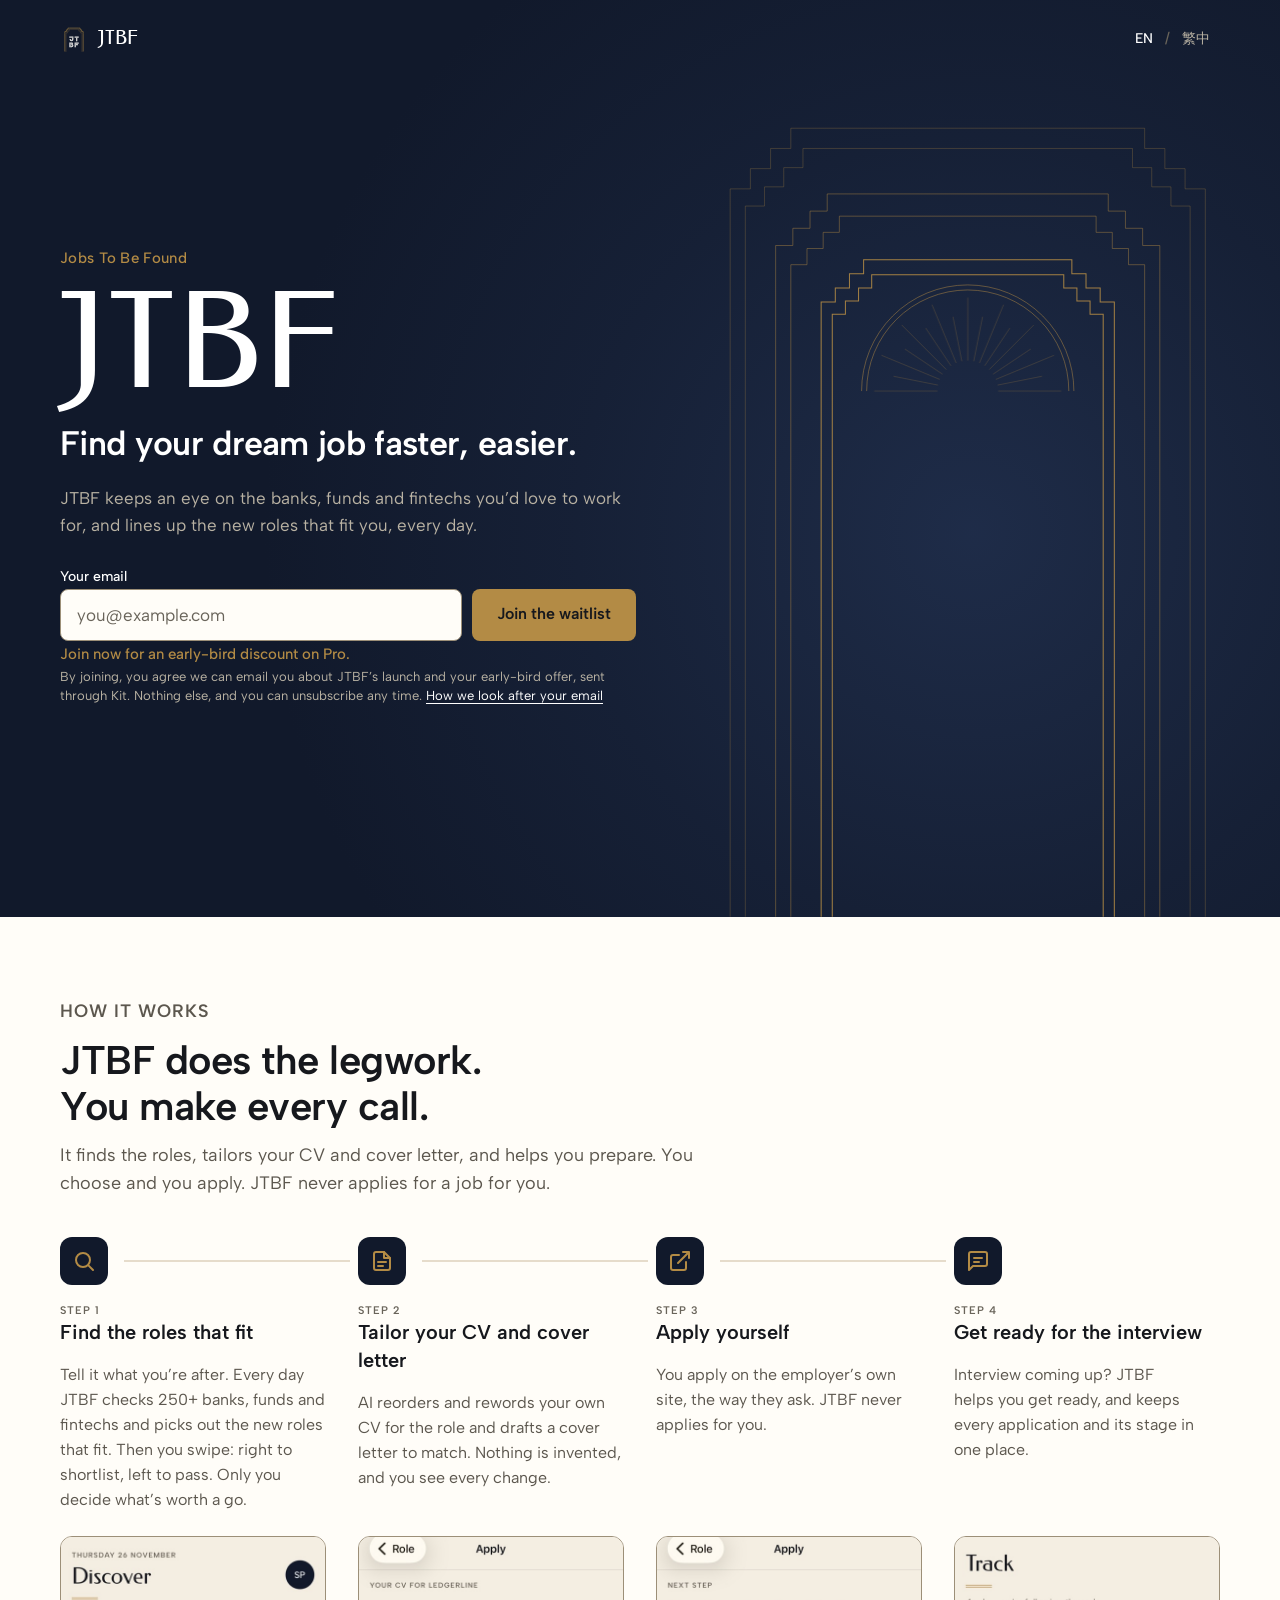
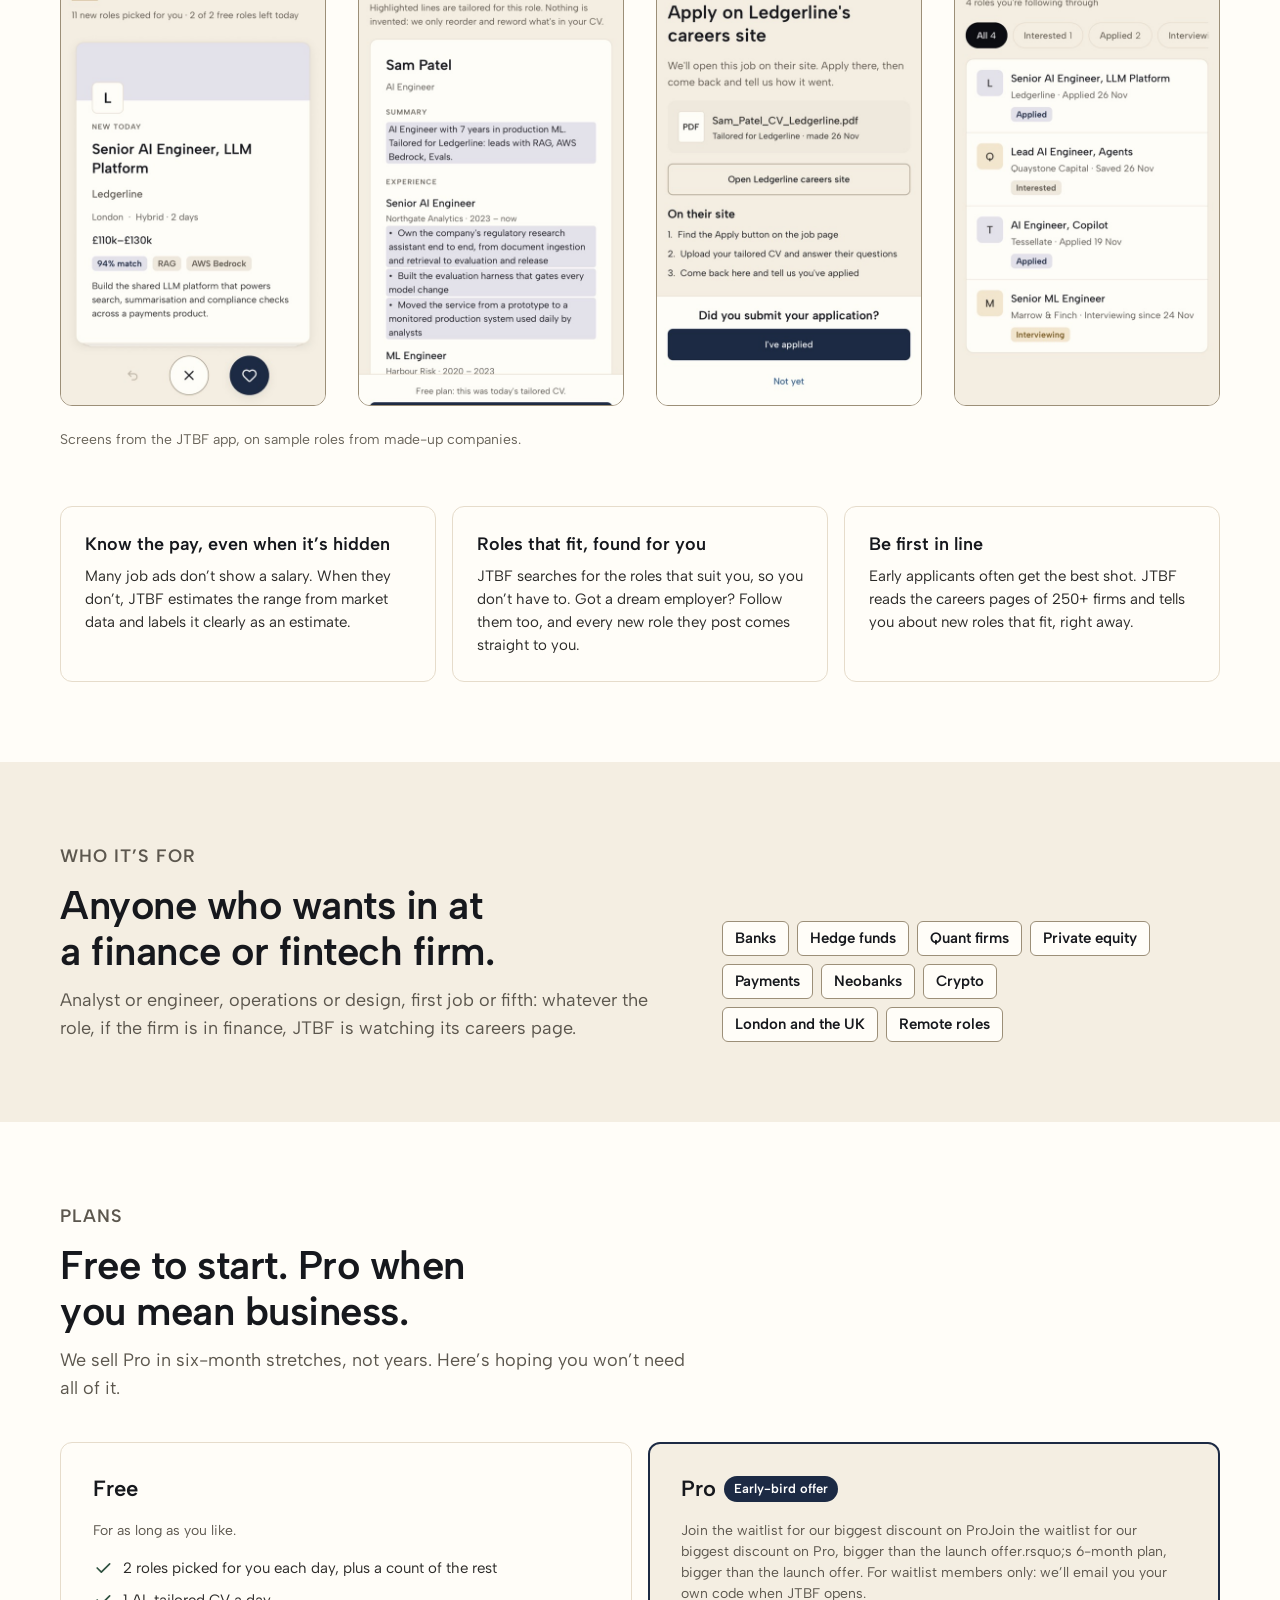
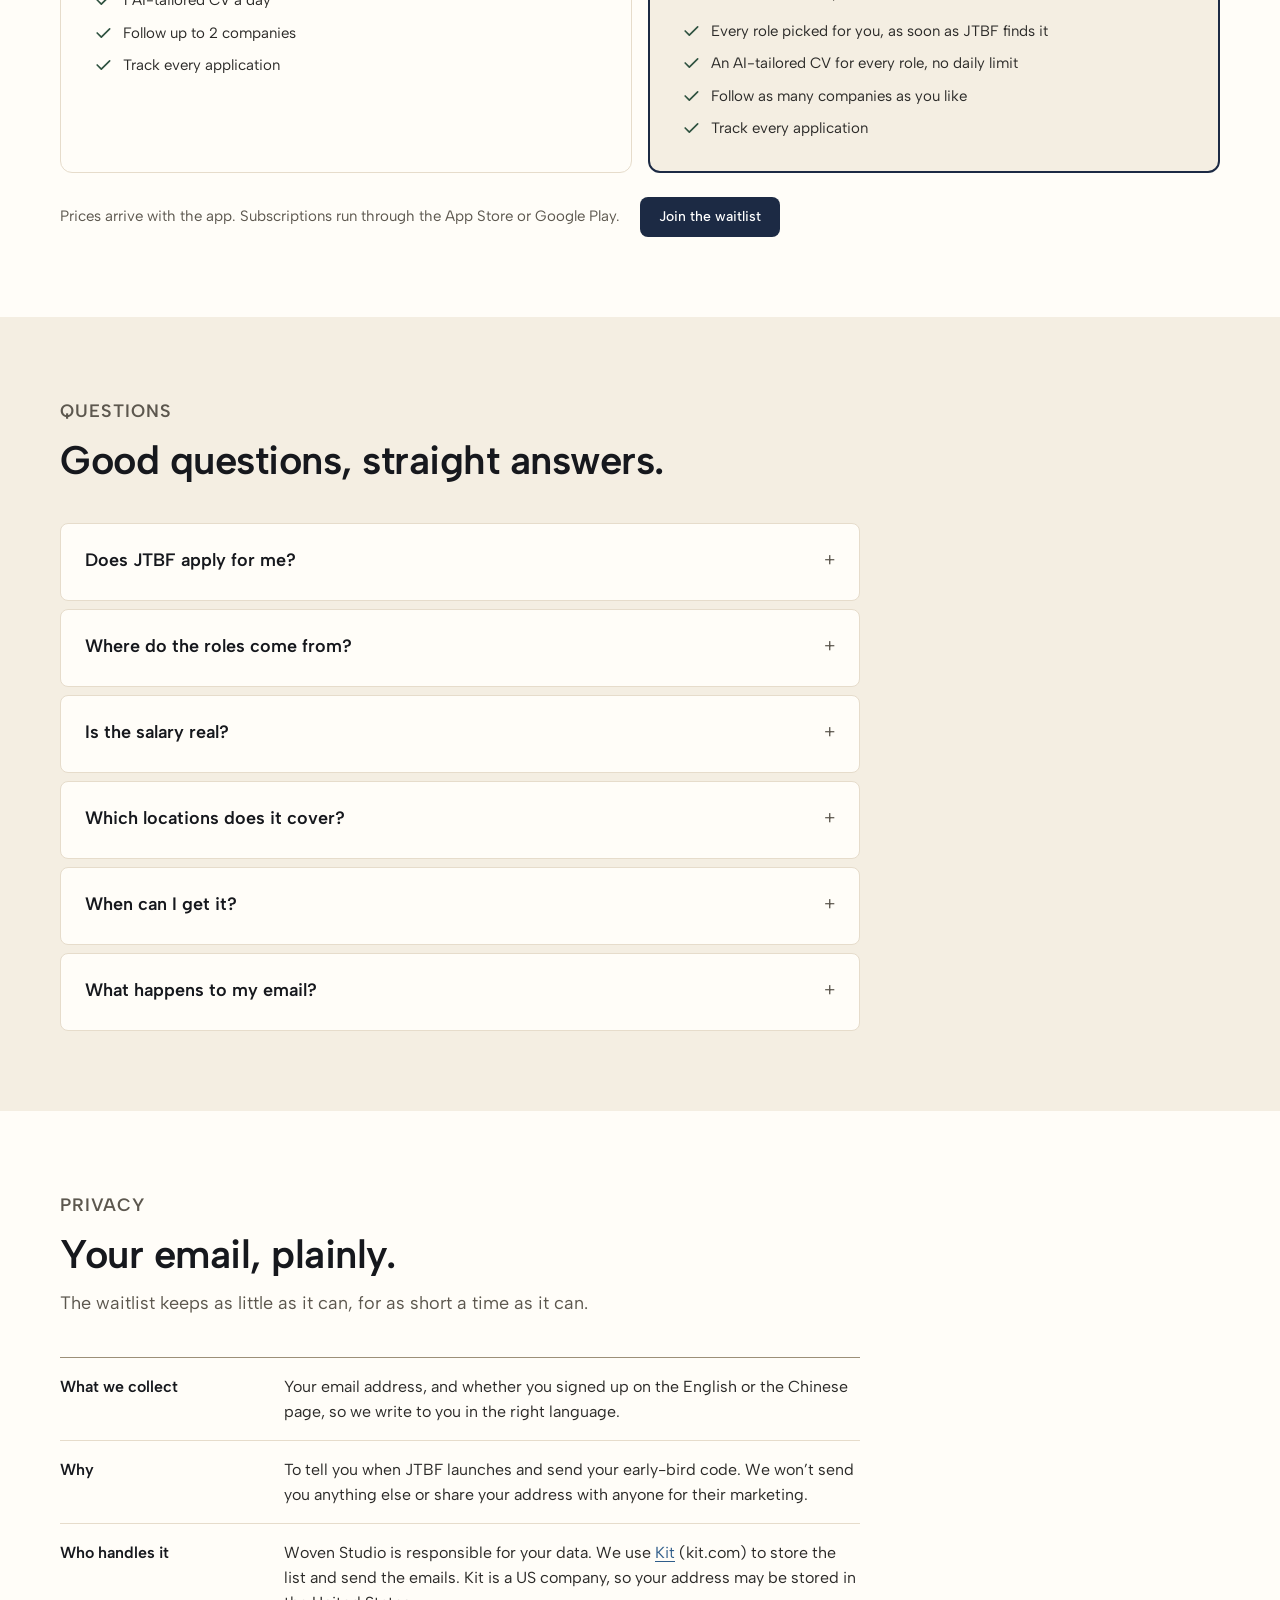
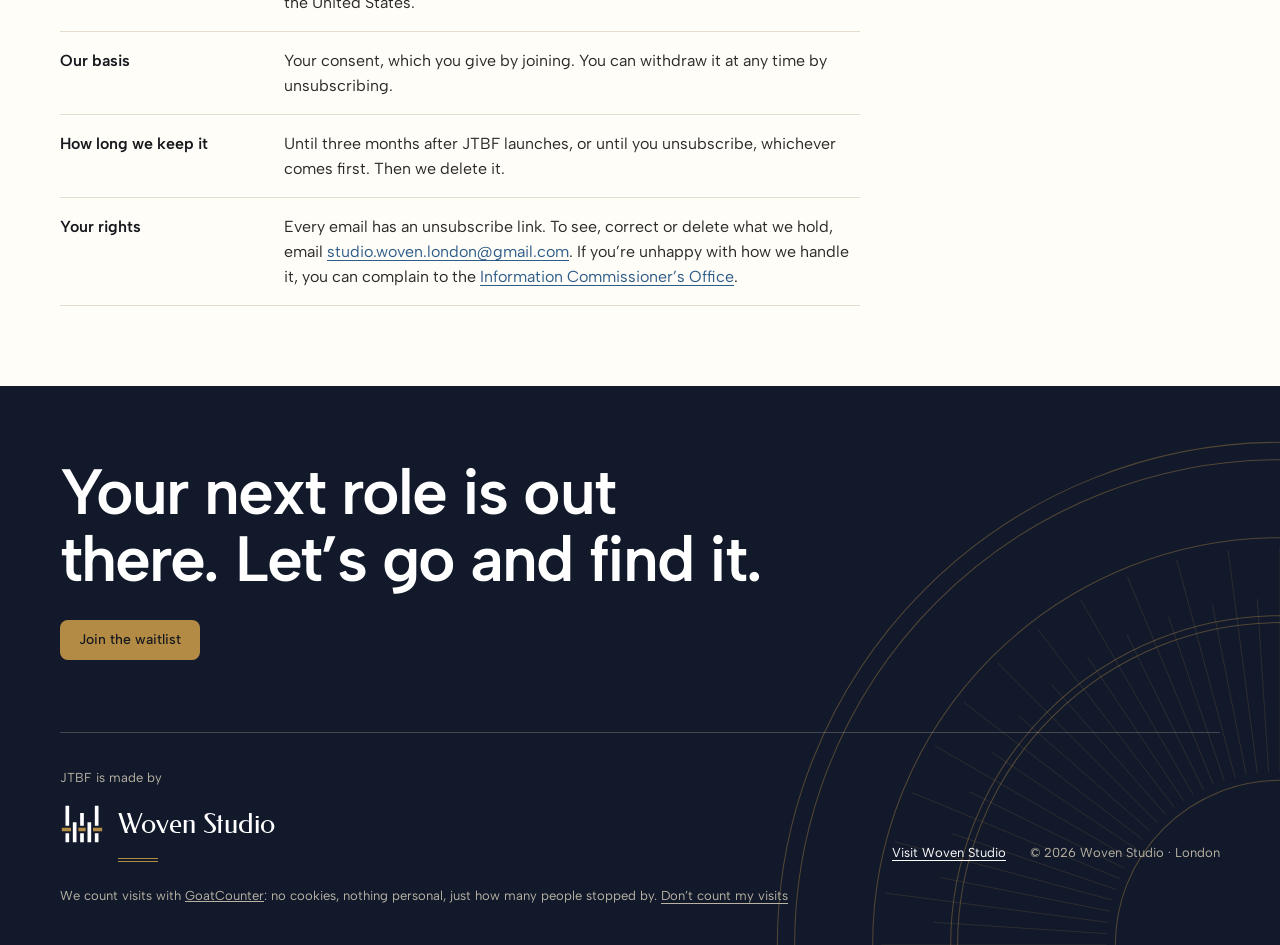
==== jtbf/index.html @ b8de1c39 "JTBF page: the remote tag just says Remote roles Co-Authored-By: Claude Opus 5.5 <noreply@anthropic." ====
<!doctype html>
<html lang="en-GB">
<head>
<meta charset="utf-8">
<meta name="viewport" content="width=device-width, initial-scale=1, viewport-fit=cover">
<title>JTBF: finance and fintech jobs, found for you</title>
<meta name="description" content="JTBF watches the careers pages of 250+ banks, funds and fintech firms and brings you the new roles that fit, every day. iPhone and Android, January 2027. Join the waitlist.">
<link rel="canonical" href="https://woven-studio-london.github.io/woven-site/jtbf/">
<link rel="alternate" hreflang="en-GB" href="https://woven-studio-london.github.io/woven-site/jtbf/">
<link rel="alternate" hreflang="zh-Hant" href="https://woven-studio-london.github.io/woven-site/jtbf/zh-hant/">
<link rel="alternate" hreflang="x-default" href="https://woven-studio-london.github.io/woven-site/jtbf/">
<meta property="og:type" content="website">
<meta property="og:site_name" content="Woven Studio">
<meta property="og:title" content="JTBF: Jobs To Be Found">
<meta property="og:description" content="New finance and fintech roles that fit you, every day. Coming to iPhone and Android in January 2027.">
<meta property="og:url" content="https://woven-studio-london.github.io/woven-site/jtbf/">
<meta property="og:image" content="https://woven-studio-london.github.io/woven-site/jtbf/og.png">
<meta property="og:image:width" content="1200">
<meta property="og:image:height" content="630">
<meta property="og:image:alt" content="The JTBF app icon, JT over BF in a brass Art Deco doorway, beside the words Jobs To Be Found.">
<meta property="og:locale" content="en_GB">
<meta property="og:locale:alternate" content="zh_HK">
<meta name="twitter:card" content="summary_large_image">
<link rel="icon" href="icon.svg" type="image/svg+xml">
<link rel="apple-touch-icon" href="apple-touch-icon.png">
<meta name="theme-color" content="#11192b">
<!-- Woven Studio design system: tokens and self-hosted fonts, the n- component classes, then this page's layout. -->
<link rel="preload" href="../ds/fonts/Federo-Regular.ttf" as="font" type="font/ttf" crossorigin>
<link rel="stylesheet" href="../ds/tokens.css">
<link rel="stylesheet" href="../ds/bundle.css">
<link rel="stylesheet" href="jtbf.css?v=eb2">
</head>
<body>
<a class="skip" href="#email">Skip to the waitlist</a>

<header class="band-navy hero n-on-navy">
  <div class="wrap">
    <nav class="nav" aria-label="JTBF">
      <a class="nav-brand" href="./" aria-label="JTBF, top of page"><img class="nav-icon" src="icon.svg" alt="" width="28" height="28"><span class="n-display" lang="en">JTBF</span></a>
      <div class="lang" role="group" aria-label="Language"><span aria-current="page" lang="en-GB">EN</span><span class="sep" aria-hidden="true">/</span><a href="zh-hant/" hreflang="zh-Hant" lang="zh-Hant" aria-label="繁體中文">繁中</a></div>
    </nav>

    <div class="hero-grid">
      <div class="hero-copy">
        <div class="title-row">
          <h1 class="app-name n-display" lang="en"><small>Jobs To Be Found</small>JTBF</h1>
        </div>
        <p class="promise">Find your dream job faster, easier.</p>
        <p class="lede">JTBF keeps an eye on the banks, funds and fintechs you&rsquo;d love to work for, and lines up the new roles that fit you, every day.</p>
        <!-- Waitlist: the Kit form "JTBF waitlist" (ID 10246510; kit.com). The ID is in the action below; get it from Kit
             (Kit > Grow > Landing pages & forms > the form > Embed > HTML: the number in the form's action).
             The hidden fields[language] input fills the Kit custom field "language" (create it in Kit first).
             Works without JavaScript; waitlist.js submits it in place and shows the thank-you. -->
        <form class="waitlist" id="waitlist" action="https://app.kit.com/forms/10246510/subscriptions" method="post"
          data-msg-button="Join the waitlist" data-msg-sending="Joining…"
          data-msg-invalid="That email doesn&rsquo;t look quite right. Mind checking it?" data-msg-error-title="That didn&rsquo;t go through." data-msg-error=" Something went wrong on our side. Please try again in a minute."
          data-msg-not-ready=" The waitlist isn&rsquo;t open just yet. Please try again soon." data-msg-done-title="You&rsquo;re on the list." data-msg-done-body="One last thing: check your inbox and tap the link to confirm. Then we&rsquo;ll tell you the moment JTBF is out.">
          <div class="wl-fields">
            <input type="hidden" name="fields[language]" value="en">
            <label for="email">Your email</label>
            <div class="wl-row">
              <input class="n-input" id="email" type="email" name="email_address" autocomplete="email" inputmode="email" required placeholder="you@example.com" aria-describedby="wl-privacy">
              <button class="n-btn n-btn-brass" type="submit">Join the waitlist</button>
            </div>
            <p class="wl-perk">Join now for an early-bird discount on Pro.</p>
            <p class="wl-privacy" id="wl-privacy">By joining, you agree we can email you about JTBF&rsquo;s launch and your early-bird offer, sent through Kit. Nothing else, and you can unsubscribe any time. <a href="#privacy">How we look after your email</a></p>
          </div>
          <div class="wl-status" role="status" aria-live="polite"></div>
        </form>
      </div>

      <div class="motif-wrap">
        <svg class="motif" viewBox="0 0 1000 1600" role="img" aria-label="Brass Art Deco doorways, one inside another, with a sunburst above the innermost">
<path class="door d5" pathLength="1" d="M30 1600V160H70V120H110V80H150V40H850V80H890V120H930V160H970V1600"/>
<path class="door d4" pathLength="1" d="M60 1600V194H98V156H136V118H174V80H826V118H864V156H902V194H940V1600"/>
<path class="door d3" pathLength="1" d="M120 1600V272H154V238H188V204H222V170H778V204H812V238H846V272H880V1600"/>
<path class="door d2" pathLength="1" d="M150 1600V310H182V278H214V246H246V214H754V246H786V278H818V310H850V1600"/>
<path class="door d1" pathLength="1" d="M210 1600V384H238V356H266V328H294V300H706V328H734V356H762V384H790V1600"/>
<path class="door d0" pathLength="1" d="M232 1600V408H258V382H284V356H310V330H690V356H716V382H742V408H768V1600"/>
<g class="glints" aria-hidden="true"><path class="glint d5" pathLength="1" d="M30 1600L30 160L70 160L70 120L110 120L110 80L150 80L150 40L500 40"/><path class="glint d5" pathLength="1" d="M970 1600L970 160L930 160L930 120L890 120L890 80L850 80L850 40L500 40"/><path class="glint d4" pathLength="1" d="M60 1600L60 194L98 194L98 156L136 156L136 118L174 118L174 80L500 80"/><path class="glint d4" pathLength="1" d="M940 1600L940 194L902 194L902 156L864 156L864 118L826 118L826 80L500 80"/><path class="glint d3" pathLength="1" d="M120 1600L120 272L154 272L154 238L188 238L188 204L222 204L222 170L500 170"/><path class="glint d3" pathLength="1" d="M880 1600L880 272L846 272L846 238L812 238L812 204L778 204L778 170L500 170"/><path class="glint d2" pathLength="1" d="M150 1600L150 310L182 310L182 278L214 278L214 246L246 246L246 214L500 214"/><path class="glint d2" pathLength="1" d="M850 1600L850 310L818 310L818 278L786 278L786 246L754 246L754 214L500 214"/><path class="glint d1" pathLength="1" d="M210 1600L210 384L238 384L238 356L266 356L266 328L294 328L294 300L500 300"/><path class="glint d1" pathLength="1" d="M790 1600L790 384L762 384L762 356L734 356L734 328L706 328L706 300L500 300"/><path class="glint d0" pathLength="1" d="M232 1600L232 408L258 408L258 382L284 382L284 356L310 356L310 330L500 330"/><path class="glint d0" pathLength="1" d="M768 1600L768 408L742 408L742 382L716 382L716 356L690 356L690 330L500 330"/></g>
<g class="rays"><path d="M440.0 560.0L315.0 560.0"/><path d="M441.2 548.3L352.9 530.7"/><path d="M444.6 537.0L329.1 489.2"/><path d="M450.1 526.7L375.3 476.7"/><path d="M457.6 517.6L369.2 429.2"/><path d="M466.7 510.1L416.7 435.3"/><path d="M477.0 504.6L429.2 389.1"/><path d="M488.3 501.2L470.7 412.9"/><path d="M500.0 500.0L500.0 375.0"/><path d="M511.7 501.2L529.3 412.9"/><path d="M523.0 504.6L570.8 389.1"/><path d="M533.3 510.1L583.3 435.3"/><path d="M542.4 517.6L630.8 429.2"/><path d="M549.9 526.7L624.7 476.7"/><path d="M555.4 537.0L670.9 489.2"/><path d="M558.8 548.3L647.1 530.7"/><path d="M560.0 560.0L685.0 560.0"/></g>
<path class="arc" pathLength="1" d="M300 560A200 200 0 0 1 700 560"/>
<path class="arc" pathLength="1" d="M290 560A210 210 0 0 1 710 560"/>
        </svg>
      </div>
    </div>
  </div>
</header>

<main>
  <section class="section" id="how" aria-labelledby="how-title">
    <div class="wrap">
      <div class="section-head">
        <p class="eyebrow">How it works</p>
        <h2 id="how-title">JTBF does the legwork. You make every call.</h2>
        <p>It finds the roles, tailors your CV and cover letter, and helps you prepare. You choose and you apply. JTBF never applies for a job for you.</p>
      </div>
      <ol class="steps">
        <li class="step"><span class="step-ico" aria-hidden="true"><svg viewBox="0 0 24 24"><circle cx="11" cy="11" r="7"/><path d="M21 21l-4.35-4.35"/></svg></span><h3><span>Step 1</span>Find the roles that fit</h3><p>Tell it what you&rsquo;re after. Every day JTBF checks 250+ banks, funds and fintechs and picks out the new roles that fit. Then you swipe: right to shortlist, left to pass. Only you decide what&rsquo;s worth a go.</p><figure class="shot"><img src="shots/step-1.jpg" alt="The Discover feed: new roles picked for you, with a Senior AI Engineer role in London, £110k–£130k, 94% match, and buttons to pass or shortlist" width="540" height="958" loading="lazy" decoding="async"></figure></li>
        <li class="step"><span class="step-ico" aria-hidden="true"><svg viewBox="0 0 24 24"><path d="M14 3H6a2 2 0 0 0-2 2v14a2 2 0 0 0 2 2h12a2 2 0 0 0 2-2V9z"/><path d="M14 3v6h6M8 13h8M8 17h5"/></svg></span><h3><span>Step 2</span>Tailor your CV and cover letter</h3><p>AI reorders and rewords your own CV for the role and drafts a cover letter to match. Nothing is invented, and you see every change.</p><figure class="shot"><img src="shots/step-2.jpg" alt="A CV tailored for one role, with the reworded lines highlighted" width="540" height="958" loading="lazy" decoding="async"></figure></li>
        <li class="step"><span class="step-ico" aria-hidden="true"><svg viewBox="0 0 24 24"><path d="M15 3h6v6M10 14L21 3M18 13v6a2 2 0 0 1-2 2H5a2 2 0 0 1-2-2V8a2 2 0 0 1 2-2h6"/></svg></span><h3><span>Step 3</span>Apply yourself</h3><p>You apply on the employer&rsquo;s own site, the way they ask. JTBF never applies for you.</p><figure class="shot"><img src="shots/step-3.jpg" alt="The next step: apply on the employer’s careers site with your tailored CV, then tell JTBF you’ve applied" width="540" height="958" loading="lazy" decoding="async"></figure></li>
        <li class="step"><span class="step-ico" aria-hidden="true"><svg viewBox="0 0 24 24"><path d="M21 15a2 2 0 0 1-2 2H7l-4 4V5a2 2 0 0 1 2-2h14a2 2 0 0 1 2 2z"/><path d="M8 9h8M8 13h5"/></svg></span><h3><span>Step 4</span>Get ready for the interview</h3><p>Interview coming up? JTBF helps you get ready, and keeps every application and its stage in one place.</p><figure class="shot"><img src="shots/step-4.jpg" alt="The Track tab: four roles, one shortlisted, two applied for and one at interview" width="540" height="958" loading="lazy" decoding="async"></figure></li>
      </ol>
      <p class="shots-note">Screens from the JTBF app, on sample roles from made-up companies.</p>
      <div class="facts">
        <div class="n-card"><h3>Know the pay, even when it&rsquo;s hidden</h3><p>Many job ads don&rsquo;t show a salary. When they don&rsquo;t, JTBF estimates the range from market data and labels it clearly as an estimate.</p></div>
        <div class="n-card"><h3>Roles that fit, found for you</h3><p>JTBF searches for the roles that suit you, so you don&rsquo;t have to. Got a dream employer? Follow them too, and every new role they post comes straight to you.</p></div>
        <div class="n-card"><h3>Be first in line</h3><p>Early applicants often get the best shot. JTBF reads the careers pages of 250+ firms and tells you about new roles that fit, right away.</p></div>
      </div>
    </div>
  </section>

  <section class="section band-parchment" id="who" aria-labelledby="who-title">
    <div class="wrap who">
      <div class="section-head">
        <p class="eyebrow">Who it&rsquo;s for</p>
        <h2 id="who-title">Anyone who wants in at a finance or fintech firm.</h2>
        <p>Analyst or engineer, operations or design, first job or fifth: whatever the role, if the firm is in finance, JTBF is watching its careers page.</p>
      </div>
      <div>
        <ul class="firms" aria-label="The kinds of firms JTBF watches">
          <li class="n-tag">Banks</li>
          <li class="n-tag">Hedge funds</li>
          <li class="n-tag">Quant firms</li>
          <li class="n-tag">Private equity</li>
          <li class="n-tag">Payments</li>
          <li class="n-tag">Neobanks</li>
          <li class="n-tag">Crypto</li>
        </ul>
        <ul class="firms where" aria-label="Where the roles are">
          <li class="n-tag n-tag-mist">London and the UK</li>
          <li class="n-tag n-tag-mist">Remote roles</li>
        </ul>
      </div>
    </div>
  </section>

  <section class="section" id="pricing" aria-labelledby="pricing-title">
    <div class="wrap">
      <div class="section-head">
        <p class="eyebrow">Plans</p>
        <h2 id="pricing-title">Free to start. Pro when you mean business.</h2>
        <p>We sell Pro in six-month stretches, not years. Here&rsquo;s hoping you won&rsquo;t need all of it.</p>
      </div>
      <div class="plans">
        <div class="n-price-card">
          <h3>Free</h3>
          <p class="price-note">For as long as you like.</p>
          <ul>
            <li><svg viewBox="0 0 24 24" aria-hidden="true"><path d="M5 12l5 5L20 7"/></svg><span>2 roles picked for you each day, plus a count of the rest</span></li>
            <li><svg viewBox="0 0 24 24" aria-hidden="true"><path d="M5 12l5 5L20 7"/></svg><span>1 AI-tailored CV a day</span></li>
            <li><svg viewBox="0 0 24 24" aria-hidden="true"><path d="M5 12l5 5L20 7"/></svg><span>Follow up to 2 companies</span></li>
            <li><svg viewBox="0 0 24 24" aria-hidden="true"><path d="M5 12l5 5L20 7"/></svg><span>Track every application</span></li>
          </ul>
        </div>
        <div class="n-price-card is-featured">
          <h3>Pro <span class="n-badge n-badge-midnight">Early-bird offer</span></h3>
          <p class="price-note">Join the waitlist for our biggest discount on ProJoin the waitlist for our biggest discount on Pro, bigger than the launch offer.rsquo;s 6-month plan, bigger than the launch offer. For waitlist members only: we&rsquo;ll email you your own code when JTBF opens.</p>
          <ul>
            <li><svg viewBox="0 0 24 24" aria-hidden="true"><path d="M5 12l5 5L20 7"/></svg><span>Every role picked for you, as soon as JTBF finds it</span></li>
            <li><svg viewBox="0 0 24 24" aria-hidden="true"><path d="M5 12l5 5L20 7"/></svg><span>An AI-tailored CV for every role, no daily limit</span></li>
            <li><svg viewBox="0 0 24 24" aria-hidden="true"><path d="M5 12l5 5L20 7"/></svg><span>Follow as many companies as you like</span></li>
            <li><svg viewBox="0 0 24 24" aria-hidden="true"><path d="M5 12l5 5L20 7"/></svg><span>Track every application</span></li>
          </ul>
        </div>
      </div>
      <p class="plans-foot"><span>Prices arrive with the app. Subscriptions run through the App Store or Google Play.</span><a class="n-btn n-btn-primary" href="#email">Join the waitlist</a></p>
    </div>
  </section>

  <section class="section band-parchment" id="faq" aria-labelledby="faq-title">
    <div class="wrap">
      <div class="section-head">
        <p class="eyebrow">Questions</p>
        <h2 id="faq-title">Good questions, straight answers.</h2>
      </div>
      <div class="n-faq">
        <details><summary>Does JTBF apply for me?</summary><p>No, and that&rsquo;s on purpose. JTBF tailors your CV and cover letter to the role, then sends you to the employer&rsquo;s own page to apply the way they ask. Every application stays yours.</p></details>
        <details><summary>Where do the roles come from?</summary><p>Straight from the careers pages of 250+ banks, hedge funds, quant firms, private equity firms, payments companies, neobanks and crypto firms. JTBF checks them for you and brings you what&rsquo;s new every day.</p></details>
        <details><summary>Is the salary real?</summary><p>Where a firm posts a range, you see it. Where it doesn&rsquo;t, we show an estimated range and label it as an estimate, so you always know which is which.</p></details>
        <details><summary>Which locations does it cover?</summary><p>London and the UK first, plus roles in the US and remote roles.</p></details>
        <details><summary>When can I get it?</summary><p>In January 2027, on the App Store and Google Play. Join the waitlist and we&rsquo;ll email you when it&rsquo;s out.</p></details>
        <details><summary>What happens to my email?</summary><p>We use it to tell you when JTBF launches and to send your early-bird code, and nothing else. <a href="#privacy">Here&rsquo;s the detail.</a></p></details>
      </div>
    </div>
  </section>

  <section class="section privacy-band" id="privacy" aria-labelledby="privacy-title">
    <div class="wrap privacy">
      <div class="section-head">
        <p class="eyebrow">Privacy</p>
        <h2 id="privacy-title">Your email, plainly.</h2>
        <p>The waitlist keeps as little as it can, for as short a time as it can.</p>
      </div>
      <dl>
        <div><dt>What we collect</dt><dd>Your email address, and whether you signed up on the English or the Chinese page, so we write to you in the right language.</dd></div>
        <div><dt>Why</dt><dd>To tell you when JTBF launches and send your early-bird code. We won&rsquo;t send you anything else or share your address with anyone for their marketing.</dd></div>
        <div><dt>Who handles it</dt><dd>Woven Studio is responsible for your data. We use <a href="https://kit.com/privacy" target="_blank" rel="noopener noreferrer">Kit</a> (kit.com) to store the list and send the emails. Kit is a US company, so your address may be stored in the United States.</dd></div>
        <div><dt>Our basis</dt><dd>Your consent, which you give by joining. You can withdraw it at any time by unsubscribing.</dd></div>
        <div><dt>How long we keep it</dt><dd>Until three months after JTBF launches, or until you unsubscribe, whichever comes first. Then we delete it.</dd></div>
        <div><dt>Your rights</dt><dd>Every email has an unsubscribe link. To see, correct or delete what we hold, email <a href="mailto:studio.woven.london@gmail.com">studio.woven.london@gmail.com</a>. If you&rsquo;re unhappy with how we handle it, you can complain to the <a href="https://ico.org.uk/make-a-complaint/" target="_blank" rel="noopener noreferrer">Information Commissioner&rsquo;s Office</a>.</dd></div>
      </dl>
    </div>
  </section>
</main>

<footer class="band-navy foot n-on-navy">
  <svg class="foot-fan" viewBox="0 0 600 600" aria-hidden="true" focusable="false">
<path class="arc" d="M20 600A580 580 0 0 1 600 20"/>
<path class="arc" d="M40 600A560 560 0 0 1 600 40"/>
<path class="arc" d="M130 600A470 470 0 0 1 600 130"/>
<path class="arc" d="M220 600A380 380 0 0 1 600 220"/>
<path class="arc" d="M228 600A372 372 0 0 1 600 228"/>
<path class="arc" d="M410 600A190 190 0 0 1 600 410"/>
<path class="ray" d="M400.0 600.0L140.0 600.0"/>
<path class="ray" d="M400.4 586.9L200.9 573.8"/>
<path class="ray" d="M401.7 573.9L143.9 540.0"/>
<path class="ray" d="M403.8 561.0L207.7 522.0"/>
<path class="ray" d="M406.8 548.2L155.7 480.9"/>
<path class="ray" d="M410.6 535.7L221.2 471.4"/>
<path class="ray" d="M415.2 523.5L175.0 424.0"/>
<path class="ray" d="M420.6 511.5L241.3 423.1"/>
<path class="ray" d="M426.8 500.0L201.6 370.0"/>
<path class="ray" d="M433.7 488.9L267.4 377.8"/>
<path class="ray" d="M441.3 478.2L235.1 320.0"/>
<path class="ray" d="M449.6 468.1L299.3 336.3"/>
<path class="ray" d="M458.6 458.6L274.7 274.7"/>
<path class="ray" d="M468.1 449.6L336.3 299.3"/>
<path class="ray" d="M478.2 441.3L320.0 235.1"/>
<path class="ray" d="M488.9 433.7L377.8 267.4"/>
<path class="ray" d="M500.0 426.8L370.0 201.6"/>
<path class="ray" d="M511.5 420.6L423.1 241.3"/>
<path class="ray" d="M523.5 415.2L424.0 175.0"/>
<path class="ray" d="M535.7 410.6L471.4 221.2"/>
<path class="ray" d="M548.2 406.8L480.9 155.7"/>
<path class="ray" d="M561.0 403.8L522.0 207.7"/>
<path class="ray" d="M573.9 401.7L540.0 143.9"/>
<path class="ray" d="M586.9 400.4L573.8 200.9"/>
<path class="ray" d="M600.0 400.0L600.0 140.0"/>
  </svg>
  <div class="wrap">
    <h2>Your next role is out there. Let&rsquo;s go and find it.</h2>
    <a class="n-btn n-btn-brass again" href="#email">Join the waitlist</a>
    <div class="signoff">
      <a class="lockup" href="../">
        <small>JTBF is made by</small>
        <span class="lockup-row"><svg class="n-mark" viewBox="0 0 48 48" aria-hidden="true"><path class="n-mark-warp" d="M8 4V26M8 34V44M16 22V44M24 12V26M24 34V44M32 22V44M40 4V26M40 34V44"/><path class="n-mark-weft" d="M2 30H12M20 30H28M36 30H46"/></svg><span class="name n-display" lang="en">Woven Studio</span></span>
        <span class="n-deco-rule" aria-hidden="true"></span>
      </a>
      <div class="signoff-meta"><a href="../">Visit Woven Studio</a><span>&copy; 2026 Woven Studio &middot; London</span></div>
      <p class="privacy-note">We count visits with <a href="https://www.goatcounter.com/" target="_blank" rel="noopener noreferrer">GoatCounter</a>: no cookies, nothing personal, just how many people stopped by. <button type="button" id="gc-toggle" data-off="Don&rsquo;t count my visits" data-on="Count my visits again">Don&rsquo;t count my visits</button></p>
    </div>
  </div>
</footer>

<script src="waitlist.js?v=eb2"></script>
<script>window.goatcounter = { path: function () { return location.pathname || "/"; } };</script>
<script data-goatcounter="https://wovenstudio.goatcounter.com/count" async src="//gc.zgo.at/count.js"></script>
</body>
</html>
---- ds/tokens.css ----
/* Woven Studio design system tokens, generated from ds/tokens.json. Do not edit by hand. */

@font-face { font-family: "Albert Sans"; src: url("fonts/AlbertSans-Variable.ttf") format("truetype"); font-weight: 100 900; font-style: normal; font-display: swap; }
@font-face { font-family: "Federo"; src: url("fonts/Federo-Regular.ttf") format("truetype"); font-weight: 400; font-style: normal; font-display: swap; }

:root {
  --primary: #1c2a44;
  --primary-pressed: #131e33;
  --primary-deep: #0d1626;
  --on-primary: #ffffff;
  --brand-navy: #11192b;
  --brand-navy-deep: #0a101d;
  --brand-navy-mid: #1f2d4a;
  --brass: #b38b45;
  --brass-deep: #7a5c22;
  --on-brass: #16181d;
  --oxblood: #7c2f3a;
  --sage-deep: #2f5240;
  --link-blue: #2f5d8a;
  --link-blue-pressed: #23476b;
  --card-tint-champagne: #f3e6cf;
  --card-tint-blush: #f2dcd6;
  --card-tint-sage: #dde6dc;
  --card-tint-mist: #e3e1ea;
  --card-tint-powder: #dbe4ec;
  --card-tint-cream: #f6efdc;
  --card-tint-brass: #ead6a8;
  --card-tint-stone: #eee8dd;
  --canvas: #fffdf8;
  --surface: #f4eee2;
  --surface-soft: #f9f5ec;
  --hairline: #e6dccb;
  --hairline-soft: #eee6d8;
  --hairline-strong: #9c8f78;
  --ink-deep: #0b0d12;
  --ink: #16181d;
  --charcoal: #2b2a28;
  --slate: #5c574e;
  --steel: #69645a;
  --stone: #a39b8b;
  --muted: #bdb3a2;
  --on-dark: #ffffff;
  --on-dark-muted: #b9b2a3;
  --semantic-success: #2f6b4a;
  --semantic-warning: #8a5a12;
  --semantic-error: #a3262f;
  --font-sans: "Albert Sans", "Noto Sans TC", "PingFang TC", "Microsoft JhengHei", system-ui, sans-serif;
  --font-sans-sc: "Albert Sans", "Noto Sans SC", "PingFang SC", "Microsoft YaHei", system-ui, sans-serif;
  --font-display: Federo, "Noto Sans TC", "PingFang TC", "Microsoft JhengHei", sans-serif;
  --font-display-sc: Federo, "Noto Sans SC", "PingFang SC", "Microsoft YaHei", sans-serif;
  --space-xxs: 4px;
  --space-xs: 8px;
  --space-sm: 12px;
  --space-md: 16px;
  --space-lg: 20px;
  --space-xl: 24px;
  --space-xxl: 32px;
  --space-xxxl: 40px;
  --space-section-sm: 48px;
  --space-section: 64px;
  --space-section-lg: 96px;
  --space-hero: 120px;
  --radius-xs: 4px;
  --radius-sm: 6px;
  --radius-md: 8px;
  --radius-lg: 12px;
  --radius-xl: 16px;
  --radius-xxl: 20px;
  --radius-xxxl: 24px;
  --radius-full: 9999px;
  --elevation-1: 0px 1px 2px 0px rgba(15, 15, 15, 0.04);
  --elevation-2: 0px 4px 12px 0px rgba(15, 15, 15, 0.08);
  --elevation-3: 0px 24px 48px -8px rgba(15, 15, 15, 0.20);
  --elevation-4: 0px 16px 48px -8px rgba(15, 15, 15, 0.16);
  --bp-mobile-lg: 480px;
  --bp-tablet: 768px;
  --bp-desktop: 1024px;
  --bp-wide: 1280px;
}
---- ds/bundle.css ----
/* Vendored from the Woven Studio design system artifact (project/components/bundle.css, version 1795530811-8da3).
   Unchanged except: the Google Fonts @import is removed, because this site self-hosts Albert Sans and Federo from ds/fonts (ds/tokens.css). */

/* Woven Studio — component classes. Every value is a token from tokens.json (var(--…)); paddings the source states in px stay in px. */

body { margin: 0; font-family: var(--font-sans); background: var(--canvas); color: var(--ink); font-size: 16px; line-height: 1.55; -webkit-font-smoothing: antialiased; }
.n-row { display: flex; flex-wrap: wrap; gap: var(--space-sm); align-items: center; padding: var(--space-xl); }
.n-stack { display: flex; flex-direction: column; gap: var(--space-md); padding: var(--space-xl); }
.n-grid { display: grid; gap: var(--space-md); padding: var(--space-xl); }

/* Chinese — set lang on <html> (zh-Hant / zh-Hans) so each script gets its own glyph forms. */
:is([lang|="zh-Hans"], [lang|="zh-CN"], [lang|="zh-SG"]) { font-family: var(--font-sans-sc); }
:is(.display-lg, .heading-1, .heading-2, .n-cta-banner h2, .n-stat strong):lang(zh) { letter-spacing: 0; }

/* Display face (Federo) — sparingly: the marketing tagline, the app page title and the logo lockup, nothing else. One weight: never bold it. */
.n-display { font-family: var(--font-display); font-weight: 400; letter-spacing: 0; font-synthesis: none; }
:is([lang|="zh-Hans"], [lang|="zh-CN"], [lang|="zh-SG"]) .n-display, .n-display:is([lang|="zh-Hans"], [lang|="zh-CN"], [lang|="zh-SG"]) { font-family: var(--font-display-sc); }
.n-display:lang(zh) { font-weight: 400; letter-spacing: 0.06em; }
.n-page-title { margin: 0; padding: var(--space-xl) var(--space-md) var(--space-xs); font-size: 34px; line-height: 1.2; color: var(--ink); }
.n-page-title + .n-deco-rule { margin: var(--space-xs) var(--space-md) var(--space-sm); }
.n-page-eyebrow { display: block; padding: var(--space-xl) var(--space-md) 0; font-size: 11px; font-weight: 600; line-height: 1.4; letter-spacing: 1px; text-transform: uppercase; color: var(--steel); }
.n-page-eyebrow + .n-page-title { padding-top: var(--space-xxs); }
.n-page-sub { margin: 0; padding: 0 var(--space-md); font-size: 14px; line-height: 1.5; color: var(--slate); }

/* Focus — intentional addition: the source documents no focus style. */
:where(.n-btn, .n-input, .n-search, .n-pill-tab, .n-seg-tab, .n-faq summary, a):focus-visible { outline: 2px solid var(--primary); outline-offset: 2px; }
.n-on-navy :where(.n-btn, a):focus-visible { outline-color: var(--on-dark); }

/* Buttons — 8px rectangles, never pills */
.n-btn { display: inline-flex; align-items: center; justify-content: center; gap: var(--space-xs); font: inherit; font-size: 14px; font-weight: 500; line-height: 1.3; padding: 10px 18px; border-radius: var(--radius-md); border: 1px solid transparent; cursor: pointer; text-decoration: none; transition: background-color 150ms ease, border-color 150ms ease; }
.n-btn-primary { background: var(--primary); color: var(--on-primary); }
.n-btn-primary:active, .n-btn-primary.is-pressed { background: var(--primary-pressed); }
.n-btn-primary:disabled, .n-btn-primary.is-disabled { background: var(--hairline); color: var(--muted); cursor: not-allowed; }
.n-btn-secondary { background: transparent; color: var(--ink); border-color: var(--hairline-strong); }
.n-btn-on-dark { background: var(--on-dark); color: var(--ink); }
.n-btn-secondary-on-dark { background: transparent; color: var(--on-dark); border-color: var(--on-dark-muted); }
.n-btn-ghost { background: transparent; color: var(--ink); padding: 8px 12px; border-radius: var(--radius-sm); }
.n-btn-link { background: transparent; color: var(--link-blue); padding: 0; border: 0; font-size: 14px; font-weight: 500; line-height: 1.5; }
.n-btn-link:active { color: var(--link-blue-pressed); }
.n-btn-brass { background: var(--brass); color: var(--on-brass); }
.n-btn-brass:active { background: var(--brass-deep); color: var(--on-dark); }

/* Deco rule — the signature double brass line. Only under a display title (PageTitle, the hero tagline): one per screen. */
.n-deco-rule { display: block; box-sizing: content-box; width: 40px; height: 2px; border-top: 1px solid var(--brass); border-bottom: 1px solid var(--brass); }
.n-deco-rule.is-wide { width: 64px; }
.n-deco-rule.is-centered { margin-left: auto; margin-right: auto; }

/* Cards */
.n-card { background: var(--canvas); border: 1px solid var(--hairline); border-radius: var(--radius-lg); padding: var(--space-xl); color: var(--ink); }
.n-card-feature { padding: var(--space-xxl); }
.n-card-template { padding: var(--space-lg); }
.n-card-tint { border-color: transparent; padding: var(--space-xxl); color: var(--charcoal); }
.n-tint-champagne { background: var(--card-tint-champagne); }
.n-tint-blush { background: var(--card-tint-blush); }
.n-tint-sage { background: var(--card-tint-sage); }
.n-tint-powder { background: var(--card-tint-powder); }
.n-tint-mist { background: var(--card-tint-mist); }
.n-tint-cream { background: var(--card-tint-cream); }
.n-tint-brass { background: var(--card-tint-brass); }
.n-tint-stone { background: var(--card-tint-stone); }
.n-card h3, .n-card h4 { margin: 0 0 var(--space-xs); font-weight: 600; }
.n-card h3 { font-size: 22px; line-height: 1.3; }
.n-card p { margin: 0; font-size: 14px; line-height: 1.5; }
.n-card .n-meta { color: var(--slate); }

/* Badges & tags */
.n-badge { display: inline-flex; align-items: center; font-size: 13px; font-weight: 600; line-height: 1.4; padding: 4px 10px; border-radius: var(--radius-full); color: var(--on-primary); }
.n-badge-midnight { background: var(--primary); }
.n-badge-oxblood { background: var(--oxblood); }
.n-badge-brass { background: var(--brass); color: var(--on-brass); }
.n-tag { display: inline-flex; align-items: center; font-size: 13px; font-weight: 600; line-height: 1.4; padding: 2px 8px; border-radius: var(--radius-sm); }
.n-tag-mist { background: var(--card-tint-mist); color: var(--primary); }
.n-tag-brass { background: var(--card-tint-champagne); color: var(--brass-deep); }
.n-tag-sage { background: var(--card-tint-sage); color: var(--sage-deep); }

/* Inputs */
.n-field { display: flex; flex-direction: column; gap: var(--space-xxs); font-size: 14px; font-weight: 500; color: var(--ink); }
.n-input { box-sizing: border-box; height: 44px; font: inherit; font-size: 16px; font-weight: 400; line-height: 1.55; color: var(--ink); background: var(--canvas); border: 1px solid var(--hairline-strong); border-radius: var(--radius-md); padding: var(--space-sm) var(--space-md); }
.n-input::placeholder { color: var(--steel); }
.n-input:focus, .n-input.is-focused { outline: none; border: 2px solid var(--primary); padding: calc(var(--space-sm) - 1px) calc(var(--space-md) - 1px); }
.n-input.is-invalid { border-color: var(--semantic-error); }
.n-field-error { color: var(--semantic-error); font-size: 13px; font-weight: 400; }

/* CodeInput and PasscodeInput — digit cells over one hidden input (since 2026-11-23). Never a free-text field for a code.
   The input lies over the cells at opacity 0.02 with transparent text, so taps, typing, paste and one-time-code autofill reach it. */
.n-code { display: inline-flex; flex-direction: column; gap: var(--space-xs); }
.n-code-cells { position: relative; display: flex; gap: var(--space-xs); }
.n-code-cell { box-sizing: border-box; width: 48px; height: 56px; display: flex; align-items: center; justify-content: center; background: var(--canvas); border: 1px solid var(--hairline-strong); border-radius: var(--radius-md); font-size: 22px; line-height: 1.3; font-weight: 600; color: var(--ink); }
.n-code-cell.is-active { border: 2px solid var(--primary); }
.n-code-caret { width: 2px; height: 24px; background: var(--primary); }
.n-code-dot { width: 12px; height: 12px; border-radius: 50%; background: var(--ink); }
.n-code.is-invalid .n-code-cell { border: 1px solid var(--semantic-error); }
.n-code.is-disabled .n-code-cell { background: var(--hairline); color: var(--muted); }
.n-code.is-disabled .n-code-dot { background: var(--muted); }
.n-code-input { position: absolute; inset: 0; width: 100%; height: 100%; margin: 0; padding: 0; border: 0; background: transparent; color: transparent; caret-color: transparent; opacity: 0.02; font-size: 16px; }
@keyframes n-code-shake { 0%, 100% { transform: translateX(0); } 20% { transform: translateX(8px); } 40% { transform: translateX(-8px); } 60% { transform: translateX(6px); } 80% { transform: translateX(-6px); } }
.n-code.is-shaking .n-code-cells { animation: n-code-shake 250ms ease-in-out; }
@media (prefers-reduced-motion: reduce) { .n-code.is-shaking .n-code-cells { animation: none; } }
.n-search { box-sizing: border-box; display: flex; align-items: center; gap: var(--space-xs); height: 44px; background: var(--surface); border: 1px solid var(--hairline); border-radius: var(--radius-md); padding: var(--space-sm) var(--space-md); color: var(--steel); font-size: 16px; }
.n-search input { flex: 1; border: 0; background: transparent; font: inherit; color: var(--ink); outline: none; }
.n-search input::placeholder { color: var(--steel); }
.n-search:focus-within { border-color: var(--primary); }

/* Tabs */
.n-pill-tabs { display: flex; gap: var(--space-xs); flex-wrap: wrap; }
.n-pill-tab { font: inherit; font-size: 14px; font-weight: 500; line-height: 1.5; padding: var(--space-xs) var(--space-md); border-radius: var(--radius-full); border: 1px solid var(--hairline); background: transparent; color: var(--steel); cursor: pointer; }
.n-pill-tab[aria-selected="true"] { background: var(--ink-deep); border-color: var(--ink-deep); color: var(--on-dark); }
.n-seg-tabs { display: flex; border-bottom: 1px solid var(--hairline); }
.n-seg-tab { font: inherit; font-size: 14px; font-weight: 500; line-height: 1.5; padding: var(--space-sm) var(--space-md); background: transparent; border: 0; border-bottom: 2px solid transparent; margin-bottom: -1px; color: var(--steel); cursor: pointer; }
.n-seg-tab[aria-selected="true"] { color: var(--ink); border-bottom-color: var(--ink); }

/* Promo banner */
.n-promo { background: var(--surface); color: var(--ink); font-size: 14px; font-weight: 500; line-height: 1.5; padding: var(--space-sm) var(--space-md); text-align: center; }
.n-promo a { color: var(--link-blue); text-decoration: none; margin-left: var(--space-xs); }

/* Top nav */
.n-nav { display: flex; align-items: center; gap: var(--space-xl); height: 64px; padding: 0 var(--space-xxl); background: var(--canvas); border-bottom: 1px solid var(--hairline); }
.n-nav-brand { font-weight: 600; font-size: 16px; color: var(--ink); }
.n-nav-links { display: flex; gap: var(--space-xs); flex: 1; }
.n-nav-links a { color: var(--ink); text-decoration: none; font-size: 14px; font-weight: 500; padding: 8px 12px; border-radius: var(--radius-sm); }
.n-nav-actions { display: flex; align-items: center; gap: var(--space-md); }
.n-nav-actions a.n-login { color: var(--ink); text-decoration: none; font-size: 14px; font-weight: 500; }

/* Hero band */
.n-hero { background: var(--brand-navy); color: var(--on-dark); padding: var(--space-hero); text-align: center; position: relative; overflow: hidden; }
.n-hero h1 { margin: 0 auto; max-width: 900px; font-size: 80px; line-height: 1.1; }
.n-hero .n-deco-rule { margin: var(--space-lg) auto 0; }
.n-hero p { margin: var(--space-lg) auto 0; max-width: 560px; font-size: 18px; line-height: 1.5; color: var(--on-dark-muted); }
.n-hero .n-row { justify-content: center; padding: var(--space-xxl) 0 0; }
.n-mockup { margin: var(--space-section-sm) auto 0; max-width: 960px; background: var(--canvas); border: 1px solid var(--hairline); border-radius: var(--radius-lg); box-shadow: var(--elevation-3); overflow: hidden; }

/* Banners, stats */
.n-cta-banner { background: var(--surface); color: var(--ink); border-radius: var(--radius-lg); padding: var(--space-section); text-align: center; }
.n-cta-banner h2 { margin: 0 0 var(--space-md); font-size: 48px; font-weight: 600; line-height: 1.15; letter-spacing: -0.5px; }
.n-cta-banner p { margin: 0 auto var(--space-xl); max-width: 520px; color: var(--slate); font-size: 18px; line-height: 1.5; }
.n-stat-row { background: var(--surface); color: var(--ink); border-radius: var(--radius-lg); padding: var(--space-section-sm); display: grid; grid-template-columns: repeat(3, 1fr); gap: var(--space-xxl); }
.n-stat strong { display: block; font-size: 48px; font-weight: 600; line-height: 1.15; letter-spacing: -0.5px; }
.n-stat span { color: var(--slate); font-size: 14px; line-height: 1.5; }

/* Pricing */
.n-pricing { display: grid; grid-template-columns: repeat(4, 1fr); gap: var(--space-md); }
.n-price-card { background: var(--canvas); border: 1px solid var(--hairline); border-radius: var(--radius-lg); padding: var(--space-xxl); display: flex; flex-direction: column; gap: var(--space-md); }
.n-price-card.is-featured { background: var(--surface); border: 2px solid var(--primary); padding: calc(var(--space-xxl) - 1px); }
.n-price-card h3 { margin: 0; font-size: 22px; font-weight: 600; line-height: 1.3; display: flex; align-items: center; gap: var(--space-xs); flex-wrap: wrap; }
.n-price { font-size: 36px; font-weight: 600; line-height: 1.2; letter-spacing: -0.5px; }
.n-price small { font-size: 14px; font-weight: 400; color: var(--slate); letter-spacing: 0; }
.n-price-card ul { margin: 0; padding-left: 18px; font-size: 14px; line-height: 1.5; color: var(--charcoal); }
.n-table { width: 100%; border-collapse: separate; border-spacing: 0; background: var(--canvas); color: var(--ink); font-size: 14px; line-height: 1.5; border: 1px solid var(--hairline); border-radius: var(--radius-md); overflow: hidden; }
.n-table th, .n-table td { padding: var(--space-md) var(--space-lg); border-bottom: 1px solid var(--hairline-soft); text-align: left; }
.n-table tr:last-child td { border-bottom: 0; }
.n-table th { font-weight: 600; }
.n-table td.n-c, .n-table th.n-c { text-align: center; }

/* Testimonial, logo wall */
.n-quote { background: var(--canvas); border: 1px solid var(--hairline); border-radius: var(--radius-lg); padding: var(--space-xxl); }
.n-quote blockquote { margin: 0 0 var(--space-xl); font-size: 22px; font-weight: 600; line-height: 1.3; color: var(--ink); }
.n-quote figcaption { font-size: 14px; line-height: 1.5; color: var(--slate); }
.n-quote figcaption strong { display: block; color: var(--ink); font-weight: 500; }
.n-logo-wall { display: grid; grid-template-columns: repeat(6, 1fr); align-items: center; }
.n-logo-wall span { padding: var(--space-lg); color: var(--steel); font-size: 16px; font-weight: 500; line-height: 1.55; text-align: center; }

/* FAQ */
.n-faq details { background: var(--canvas); border-bottom: 1px solid var(--hairline); border-radius: var(--radius-md); padding: var(--space-xl); }
.n-faq summary { cursor: pointer; list-style: none; display: flex; justify-content: space-between; gap: var(--space-md); font-size: 18px; font-weight: 600; line-height: 1.4; color: var(--ink); }
.n-faq summary::-webkit-details-marker { display: none; }
.n-faq summary::after { content: "+"; color: var(--slate); font-weight: 400; }
.n-faq details[open] summary::after { content: "\2212"; }
.n-faq details p { margin: var(--space-sm) 0 0; font-size: 16px; line-height: 1.55; color: var(--charcoal); }

/* Footer */
.n-footer { background: var(--canvas); color: var(--charcoal); border-top: 1px solid var(--hairline); padding: var(--space-section) var(--space-xxl); font-size: 14px; line-height: 1.5; display: grid; grid-template-columns: repeat(6, 1fr); gap: var(--space-xl); }
.n-footer h4 { margin: 0 0 var(--space-xs); font-size: 14px; font-weight: 600; color: var(--ink); }
.n-footer a { display: block; padding: var(--space-xxs) 0; color: var(--steel); text-decoration: none; }

/* ── App components (intentional additions, not in the source DESIGN.md; generic since 2026-11-20) ── */

/* SwipeDeck */
.n-swipe-deck { position: relative; width: 100%; max-width: 358px; height: 452px; margin: 0 auto; }
.n-swipe-card { position: absolute; inset: 0; box-sizing: border-box; display: flex; flex-direction: column; background: var(--canvas); color: var(--ink); border: 1px solid var(--hairline); border-radius: var(--radius-lg); box-shadow: var(--elevation-2); overflow: hidden; touch-action: pan-y; user-select: none; transition: transform 200ms ease, opacity 200ms ease; }
.n-swipe-card.is-behind { transform: translateY(12px) scale(0.96); box-shadow: var(--elevation-1); }
.n-swipe-card.is-behind-2 { transform: translateY(24px) scale(0.92); box-shadow: none; }
.n-swipe-card.is-dragging { transition: none; cursor: grabbing; }
.n-swipe-cover { position: relative; height: 88px; flex: none; }
.n-swipe-mark { position: absolute; left: var(--space-xl); bottom: -20px; width: 48px; height: 48px; display: flex; align-items: center; justify-content: center; background: var(--canvas); border: 1px solid var(--hairline); border-radius: var(--radius-md); font-size: 22px; font-weight: 600; color: var(--ink); overflow: hidden; }
.n-swipe-mark img { width: 100%; height: 100%; object-fit: cover; }
.n-swipe-body { display: flex; flex-direction: column; gap: var(--space-sm); padding: var(--space-xxl) var(--space-xl) var(--space-xl); flex: 1; min-height: 0; }
.n-swipe-eyebrow { font-size: 11px; font-weight: 600; line-height: 1.4; letter-spacing: 1px; text-transform: uppercase; color: var(--steel); }
.n-swipe-title { margin: 0; font-size: 22px; font-weight: 600; line-height: 1.3; }
.n-swipe-subtitle { font-size: 16px; font-weight: 500; line-height: 1.55; color: var(--slate); }
.n-swipe-meta { display: flex; flex-wrap: wrap; gap: var(--space-xxs) var(--space-sm); font-size: 14px; line-height: 1.5; color: var(--slate); }
.n-swipe-highlight { font-size: 16px; font-weight: 500; line-height: 1.55; color: var(--ink); }
.n-swipe-tags { display: flex; flex-wrap: wrap; gap: var(--space-xs); }
.n-swipe-summary { margin: 0; font-size: 14px; line-height: 1.5; color: var(--charcoal); overflow: hidden; display: -webkit-box; -webkit-line-clamp: 3; -webkit-box-orient: vertical; }
.n-swipe-stamp { position: absolute; top: var(--space-xl); z-index: 1; padding: 4px 10px; background: var(--canvas); border: 2px solid currentColor; border-radius: var(--radius-sm); font-size: 13px; font-weight: 600; line-height: 1.4; letter-spacing: 1px; text-transform: uppercase; opacity: 0; pointer-events: none; }
.n-swipe-stamp-reject { left: var(--space-xl); color: var(--ink); transform: rotate(-8deg); }
.n-swipe-stamp-accept { right: var(--space-xl); color: var(--primary); transform: rotate(8deg); }
.n-swipe-card.is-rejecting .n-swipe-stamp-reject, .n-swipe-card.is-accepting .n-swipe-stamp-accept { opacity: 1; }

/* IconButton — a single icon on a circle; the one round control (text buttons stay 8px rectangles). Added 2026-11-22. */
.n-icon-btn { display: inline-flex; align-items: center; justify-content: center; flex: none; width: 48px; height: 48px; padding: 0; border-radius: var(--radius-full); border: 1px solid transparent; background: transparent; color: var(--ink); cursor: pointer; transition: background-color 150ms ease, border-color 150ms ease; }
.n-icon-btn svg { width: 20px; height: 20px; flex: none; }
.n-icon-btn-lg { width: 60px; height: 60px; }
.n-icon-btn-lg svg { width: 24px; height: 24px; }
.n-icon-btn-primary { background: var(--primary); border-color: var(--primary); color: var(--on-primary); box-shadow: var(--elevation-2); }
.n-icon-btn-primary:active, .n-icon-btn-primary.is-pressed { background: var(--primary-pressed); border-color: var(--primary-pressed); }
.n-icon-btn-secondary { background: var(--canvas); border-color: var(--hairline-strong); box-shadow: var(--elevation-1); }
.n-icon-btn-secondary:active, .n-icon-btn-secondary.is-pressed { background: var(--surface-soft); }
.n-icon-btn-ghost { border-width: 0; }
.n-icon-btn-ghost:active, .n-icon-btn-ghost.is-pressed { background: var(--surface-soft); }
.n-icon-btn:disabled, .n-icon-btn.is-disabled, .n-icon-btn.is-loading { background: var(--hairline); border-color: var(--hairline); color: var(--muted); box-shadow: none; cursor: not-allowed; }
.n-icon-btn-ghost:disabled, .n-icon-btn-ghost.is-disabled, .n-icon-btn-ghost.is-loading { background: transparent; }
.n-icon-btn:focus-visible { outline: 2px solid var(--primary); outline-offset: 2px; }
.n-icon-btn .n-spinner { width: 20px; height: 20px; border: 2px solid currentColor; border-right-color: transparent; border-radius: var(--radius-full); animation: n-spin 800ms linear infinite; }
@keyframes n-spin { to { transform: rotate(360deg); } }

/* SwipeActions — round IconButtons in one row, centred on a shared line; no words under them (since 2026-11-23): each button's aria-label carries its word */
.n-swipe-actions { display: flex; justify-content: center; align-items: center; gap: var(--space-xxl); }

/* TabBar — bottom navigation, 2–5 tabs (added 2026-11-22) */
.n-tab-bar { display: flex; background: var(--canvas); border-top: 1px solid var(--hairline); padding: var(--space-xxs) var(--space-sm) calc(var(--space-xs) + env(safe-area-inset-bottom, 0px)); }
.n-tab { flex: 1; height: 54px; display: flex; flex-direction: column; align-items: center; justify-content: center; gap: 2px; padding: 0; border: 0; background: transparent; font: inherit; font-size: 12px; font-weight: 500; line-height: 17px; color: var(--steel); cursor: pointer; text-decoration: none; }
.n-tab[aria-current="page"], .n-tab[aria-selected="true"], .n-tab:active { color: var(--ink); }
.n-tab:focus-visible { outline: 2px solid var(--primary); outline-offset: -2px; border-radius: var(--radius-md); }
.n-tab-icon { position: relative; display: flex; }
.n-tab-icon svg { width: 24px; height: 24px; }
.n-tab-badge { position: absolute; top: -6px; right: -12px; min-width: 18px; height: 18px; padding: 0 5px; box-sizing: border-box; border-radius: var(--radius-full); background: var(--primary); color: var(--on-primary); font-size: 11px; font-weight: 500; line-height: 18px; text-align: center; }

/* AllowanceMeter */
.n-allowance { display: flex; align-items: center; gap: var(--space-md); padding: var(--space-sm) var(--space-md); background: var(--surface); border-radius: var(--radius-lg); font-size: 14px; line-height: 1.5; color: var(--slate); }
.n-allowance strong { color: var(--ink); font-weight: 500; white-space: nowrap; }
.n-allowance-meter { flex: 1; min-width: 48px; height: 6px; background: var(--hairline); border-radius: var(--radius-xs); overflow: hidden; }
.n-allowance-meter > span { display: block; height: 100%; background: var(--brass); border-radius: var(--radius-xs); }
.n-allowance-empty { text-align: center; display: flex; flex-direction: column; align-items: center; gap: var(--space-md); }
.n-allowance-eyebrow { font-size: 11px; font-weight: 600; line-height: 1.4; letter-spacing: 1px; text-transform: uppercase; color: var(--primary); }
.n-allowance-empty h3 { margin: 0; }
.n-allowance-empty p { max-width: 280px; }

/* StageTracker */
.n-tag-gray { background: var(--card-tint-stone); color: var(--slate); }
.n-tag-oxblood { background: var(--card-tint-blush); color: var(--oxblood); }
.n-pill-tab .n-count { margin-left: var(--space-xxs); font-weight: 400; }
.n-pill-tabs.is-scroll { flex-wrap: nowrap; overflow-x: auto; scrollbar-width: none; }
.n-pill-tabs.is-scroll .n-pill-tab { white-space: nowrap; flex: none; }
.n-stage-list { background: var(--canvas); border: 1px solid var(--hairline); border-radius: var(--radius-lg); overflow: hidden; }
.n-stage-row { display: grid; grid-template-columns: 40px 1fr; align-items: start; gap: var(--space-sm); padding: var(--space-md); border-bottom: 1px solid var(--hairline-soft); color: var(--ink); text-decoration: none; }
.n-stage-row:last-child { border-bottom: 0; }
.n-stage-row:focus-visible { outline: 2px solid var(--primary); outline-offset: -2px; }
.n-stage-mark { width: 40px; height: 40px; display: flex; align-items: center; justify-content: center; border-radius: var(--radius-md); font-size: 16px; font-weight: 600; color: var(--charcoal); overflow: hidden; }
.n-stage-mark img { width: 100%; height: 100%; object-fit: cover; }
.n-stage-title { display: block; font-size: 16px; font-weight: 500; line-height: 1.4; }
.n-stage-sub { display: block; font-size: 14px; line-height: 1.5; color: var(--slate); }
.n-stage-tag { display: flex; margin-top: var(--space-xs); }

/* Studio mark — the Crown. Inline the SVG so its inks follow the ground: navy and brass-deep on light grounds, on-dark and brass on navy. */
.n-mark { width: 24px; height: 24px; flex: none; fill: none; stroke-width: 4; stroke-linecap: butt; }
.n-mark-warp { stroke: var(--brand-navy); }
.n-mark-weft { stroke: var(--mark-weft, var(--brass-deep)); }
.n-on-navy .n-mark-warp, .n-mark.is-on-navy .n-mark-warp { stroke: var(--on-dark); }
.n-on-navy .n-mark-weft, .n-mark.is-on-navy .n-mark-weft { stroke: var(--mark-weft, var(--brass)); }
.n-mark.is-mono .n-mark-warp, .n-mark.is-mono .n-mark-weft { stroke: currentColor; }
.n-lockup { display: inline-flex; flex-direction: column; align-items: center; text-align: center; color: var(--ink); }
.n-lockup .n-mark { width: 72px; height: 72px; }
.n-lockup-name { margin: var(--space-sm) 0 0; font-size: 34px; line-height: 1.2; }
.n-lockup .n-deco-rule { margin-top: var(--space-xs); }
.n-on-navy .n-lockup { color: var(--on-dark); }
.n-made-by { display: inline-flex; align-items: center; gap: var(--space-xs); font-size: 13px; line-height: 1.4; color: var(--slate); }
.n-made-by .n-mark { width: 20px; height: 20px; }

/* Animated mark — it draws itself, centre-out and mirrored. Needs the split markup in StudioMark's README: nine paths, each pathLength="1",
   every warp one stroke from the baseline, with the n-mark-gap mask opening the gap on the three the weft passes over.
   is-drawing plays once (the Splash template, 1400ms). is-loading (the LoadingOverlay template) repeats the whole drawing every 3400ms: the warps rise, the weft is woven, it holds, then it is undone in reverse. */
.n-mark.is-drawing path, .n-mark.is-loading path { stroke-dasharray: 1; stroke-dashoffset: 0; }
@keyframes n-mark-draw { from { stroke-dashoffset: 1; } to { stroke-dashoffset: 0; } }
.n-mark.is-drawing .n-mark-warp { animation: n-mark-draw 520ms cubic-bezier(0.3, 0, 0.2, 1) both; }
.n-mark.is-drawing .n-mark-warp.is-valley { animation-delay: 130ms; }
.n-mark.is-drawing .n-mark-warp.is-tower { animation-delay: 260ms; }
.n-mark.is-drawing .n-mark-weft.is-inner { animation: n-mark-draw 200ms cubic-bezier(0.4, 0, 1, 1) 820ms both; }
.n-mark.is-drawing .n-mark-weft.is-outer { animation: n-mark-draw 380ms cubic-bezier(0, 0, 0.2, 1) 1020ms both; }
@keyframes n-mark-loop-centre { 0% { stroke-dashoffset: 1; } 15.29%, 80% { stroke-dashoffset: 0; } 90.59%, 100% { stroke-dashoffset: 1; } }
@keyframes n-mark-loop-valley { 0%, 3.82% { stroke-dashoffset: 1; } 19.12%, 77.06% { stroke-dashoffset: 0; } 87.65%, 100% { stroke-dashoffset: 1; } }
@keyframes n-mark-loop-tower { 0%, 7.65% { stroke-dashoffset: 1; } 22.94%, 74.12% { stroke-dashoffset: 0; } 84.71%, 100% { stroke-dashoffset: 1; } }
@keyframes n-mark-loop-inner { 0%, 24.12% { stroke-dashoffset: 1; } 30%, 70% { stroke-dashoffset: 0; } 74.12%, 100% { stroke-dashoffset: 1; } }
@keyframes n-mark-loop-outer { 0%, 30% { stroke-dashoffset: 1; } 41.18%, 61.76% { stroke-dashoffset: 0; } 70%, 100% { stroke-dashoffset: 1; } }
.n-mark.is-loading .n-mark-warp.is-centre { animation: n-mark-loop-centre 3400ms cubic-bezier(0.3, 0, 0.2, 1) infinite; }
.n-mark.is-loading .n-mark-warp.is-valley { animation: n-mark-loop-valley 3400ms cubic-bezier(0.3, 0, 0.2, 1) infinite; }
.n-mark.is-loading .n-mark-warp.is-tower { animation: n-mark-loop-tower 3400ms cubic-bezier(0.3, 0, 0.2, 1) infinite; }
.n-mark.is-loading .n-mark-weft.is-inner { animation: n-mark-loop-inner 3400ms ease-in-out infinite; }
.n-mark.is-loading .n-mark-weft.is-outer { animation: n-mark-loop-outer 3400ms ease-in-out infinite; }
@media (prefers-reduced-motion: reduce) { .n-mark.is-drawing path, .n-mark.is-loading path { animation: none; } }

/* Screen templates — whole screens an app takes as they are (README › Screen templates).
   Splash: the launch screen, brand-navy edge to edge, the app's mark drawn once with is-drawing, no word; the finished mark holds until the app is ready.
   Loading overlay: brand-navy at 88% over the page while the whole page or app waits, the mark looping with is-loading and a word under it.
   88% is the lowest opacity at which on-dark-muted keeps 4.5:1 and a brass weft keeps 3:1 over any ground beneath, white included.
   The mark sits at the same size and place on both, so one can hand over to the other with nothing jumping.
   An app sets --mark-weft to its own colour (3:1 or better on brand-navy) while it is on the placeholder Crown. */
.n-splash, .n-loading-overlay { position: fixed; inset: 0; z-index: 1000; display: flex; flex-direction: column; align-items: center; justify-content: center; gap: var(--space-lg); color: var(--on-dark-muted); font-size: 14px; line-height: 1.5; }
.n-splash { background: var(--brand-navy); }
.n-loading-overlay { background: color-mix(in srgb, var(--brand-navy) 88%, transparent); animation: n-overlay-in 200ms ease both; }
.n-loading-overlay[hidden] { display: none; }
@keyframes n-overlay-in { from { opacity: 0; } to { opacity: 1; } }
.n-splash .n-mark, .n-loading-overlay .n-mark { width: 96px; height: 96px; }
.n-splash .n-mark-warp, .n-loading-overlay .n-mark-warp { stroke: var(--on-dark); }
.n-splash .n-mark-weft, .n-loading-overlay .n-mark-weft { stroke: var(--mark-weft, var(--brass)); }
.n-splash::after { content: ""; height: 21px; } /* keeps the space of the overlay's word, so the mark sits exactly where the overlay's does */
@media (prefers-reduced-motion: reduce) { .n-loading-overlay { animation: none; } }

/* RadioCard shares the paywall plan card's rules: .n-radio-card is .n-plan by its general name. */
/* Paywall — screen template (README › Screen templates). Full screen, sliding up from the bottom; "Not now" is the only way out.
   A brand-navy header with the offer, the benefits and plan cards on surface, then the one primary action pinned at the foot
   with the chosen plan's renewal terms under it. In code: PaywallView in @woven-studio-london/billing. */
.n-paywall { display: flex; flex-direction: column; height: 100%; background: var(--surface); color: var(--ink); }
.n-paywall-scroll { flex: 1; overflow: auto; }
.n-paywall-head { background: var(--brand-navy); padding: var(--space-xs) var(--space-xl) var(--space-xxl); color: var(--on-dark-muted); }
.n-paywall-close { display: block; margin: 0 calc(-1 * var(--space-sm)) 0 auto; min-height: 44px; padding: 0 var(--space-sm); background: none; border: 0; font: inherit; font-size: 14px; font-weight: 500; color: var(--on-dark-muted); cursor: pointer; }
.n-paywall-close:focus-visible { outline: 2px solid var(--on-dark); outline-offset: 2px; }
.n-paywall-eyebrow { display: flex; align-items: center; gap: var(--space-xs); margin-top: var(--space-xs); font-size: 11px; font-weight: 600; line-height: 1.4; letter-spacing: 1px; text-transform: uppercase; color: var(--brass); }
.n-paywall-eyebrow svg { width: 16px; height: 16px; }
.n-paywall-title { margin: var(--space-xs) 0 0; font-size: 34px; line-height: 1.2; color: var(--on-dark); }
.n-paywall-head .n-deco-rule { margin-top: var(--space-sm); }
.n-paywall-body { margin: var(--space-sm) 0 0; font-size: 14px; line-height: 1.5; }
.n-paywall-benefits { list-style: none; margin: 0; padding: var(--space-xl) var(--space-xl) 0; display: grid; gap: var(--space-sm); }
.n-paywall-benefits li { display: flex; gap: var(--space-sm); font-size: 16px; line-height: 1.55; }
.n-paywall-benefits svg { flex: none; width: 20px; height: 20px; margin-top: 2px; color: var(--primary); }
.n-paywall-plans { border: 0; margin: 0; padding: var(--space-xl) var(--space-xl) 0; display: grid; gap: var(--space-sm); }
.n-plan, .n-radio-card { display: flex; gap: var(--space-sm); padding: var(--space-md); border: 1px solid var(--hairline-strong); border-radius: var(--radius-lg); background: var(--canvas); cursor: pointer; }
.n-plan:has(input:checked), .n-radio-card:has(input:checked) { border: 2px solid var(--primary); padding: calc(var(--space-md) - 1px); }
.n-plan input, .n-radio-card input { appearance: none; flex: none; width: 20px; height: 20px; margin: 2px 0 0; border: 2px solid var(--hairline-strong); border-radius: 50%; }
.n-plan input:checked, .n-radio-card input:checked { border-color: var(--primary); background: radial-gradient(circle, var(--primary) 0 5px, transparent 5.5px); }
.n-plan input:focus-visible, .n-radio-card input:focus-visible { outline: 2px solid var(--primary); outline-offset: 2px; }
.n-plan-main, .n-radio-card-main { flex: 1; display: grid; gap: var(--space-xxs); }
.n-plan-top, .n-radio-card-top { display: flex; align-items: center; justify-content: space-between; gap: var(--space-xs); }
.n-plan-price, .n-radio-card-value { display: flex; flex-wrap: wrap; align-items: baseline; column-gap: var(--space-xs); font-size: 16px; font-weight: 500; }
.n-plan-was, .n-radio-card-was { font-size: 14px; font-weight: 400; color: var(--slate); text-decoration: line-through; }
.n-plan-note, .n-radio-card-note { font-size: 14px; line-height: 1.5; color: var(--slate); }
.n-paywall-links { display: flex; flex-wrap: wrap; justify-content: center; column-gap: var(--space-lg); padding: var(--space-lg) var(--space-xl) var(--space-xl); }
.n-paywall-foot { display: grid; gap: var(--space-xs); padding: var(--space-sm) var(--space-xl) var(--space-md); border-top: 1px solid var(--hairline); background: var(--surface); }
.n-paywall-foot .n-btn { width: 100%; min-height: 56px; }
.n-paywall-terms { margin: 0; text-align: center; font-size: 13px; line-height: 1.4; color: var(--slate); }
.n-plan .n-badge, .n-radio-card .n-badge { flex: none; white-space: nowrap; }

/* Welcome — screen template (README › Screen templates). The first screen before sign-in: an abstract 5000ms loop over
   brand-navy, full screen, and at the foot the promise, one brass action and the legal line. The words sit on brand-navy
   at 88% (the overlay's scrim, which keeps them legible over any motion), faded in over 200px above them.
   The rings are the placeholder animation; an app replaces .n-welcome-motion's contents with its own. */
.n-welcome { position: relative; display: flex; flex-direction: column; justify-content: flex-end; height: 100%; overflow: hidden; background: var(--brand-navy); }
.n-welcome-motion { position: absolute; inset: 0; overflow: hidden; pointer-events: none; }
.n-welcome-ring { position: absolute; left: 50%; top: 30%; width: 1000px; height: 1000px; margin: -500px 0 0 -500px; border: 6px solid var(--brass); border-radius: 50%; opacity: 0; animation: n-welcome-ring 5000ms linear infinite; }
.n-welcome-ring:nth-child(2) { animation-delay: -833ms; }
.n-welcome-ring:nth-child(3) { animation-delay: -1667ms; }
.n-welcome-ring:nth-child(4) { animation-delay: -2500ms; }
.n-welcome-ring:nth-child(5) { animation-delay: -3333ms; }
.n-welcome-ring:nth-child(6) { animation-delay: -4167ms; }
@keyframes n-welcome-ring { 0% { transform: scale(0.12); opacity: 0; } 25% { opacity: 0.32; } 50% { opacity: 0.45; } 75% { opacity: 0.32; } 100% { transform: scale(1); opacity: 0; } }
@media (prefers-reduced-motion: reduce) { .n-welcome-ring { animation-play-state: paused; } }
.n-welcome-copy { position: relative; display: grid; gap: var(--space-lg); padding: 0 var(--space-xl) var(--space-xl); background: color-mix(in srgb, var(--brand-navy) 88%, transparent); }
.n-welcome-copy::before { content: ""; position: absolute; left: 0; right: 0; bottom: 100%; height: 200px; background: linear-gradient(to bottom, transparent, color-mix(in srgb, var(--brand-navy) 88%, transparent)); pointer-events: none; }
.n-welcome-words { display: grid; gap: var(--space-sm); }
.n-welcome-eyebrow { font-size: 11px; font-weight: 600; line-height: 1.4; letter-spacing: 1px; text-transform: uppercase; color: var(--brass); }
.n-welcome-title { margin: 0; font-size: 34px; line-height: 1.2; color: var(--on-dark); }
.n-welcome-body { margin: 0; font-size: 16px; line-height: 1.55; color: var(--on-dark-muted); }
.n-welcome .n-btn-brass { width: 100%; min-height: 56px; }
.n-welcome-legal { margin: 0; text-align: center; font-size: 13px; line-height: 1.4; color: var(--on-dark-muted); }
.n-welcome-legal a { color: var(--on-dark); text-decoration: underline; }
.n-welcome-legal a:focus-visible, .n-welcome .n-btn-brass:focus-visible { outline: 2px solid var(--on-dark); outline-offset: 2px; }

/* NotificationSettings — screen template (README › Screen templates). Three list groups on surface: Send to (channels),
   Notify me about (triggers), How often (once a day / as they happen), with blush notices when push is blocked in the
   phone's Settings or every channel is off. Saves as it changes; the app's PageTitle sits above it. */
.n-notify { display: grid; gap: var(--space-xl); padding: 0 var(--space-md) var(--space-xl); background: var(--surface); color: var(--ink); }
.n-notify-intro { margin: 0; font-size: 16px; line-height: 1.55; color: var(--slate); }
.n-notify-part { display: grid; gap: var(--space-sm); }
.n-list-title { margin: 0 var(--space-xxs) calc(-1 * var(--space-xxs)); font-size: 11px; font-weight: 600; line-height: 1.4; letter-spacing: 1px; text-transform: uppercase; color: var(--steel); }
.n-list { margin: 0; padding: 0; list-style: none; background: var(--canvas); border: 1px solid var(--hairline); border-radius: var(--radius-lg); overflow: hidden; }
.n-list-row { display: flex; align-items: center; gap: var(--space-sm); min-height: 56px; padding: var(--space-sm) var(--space-md); }
.n-list-row + .n-list-row { border-top: 1px solid var(--hairline-soft); }
button.n-list-row { width: 100%; border: 0; border-top: 1px solid var(--hairline-soft); background: none; font: inherit; text-align: left; color: inherit; cursor: pointer; }
.n-list > button.n-list-row:first-child { border-top: 0; }
.n-list-text { flex: 1; display: grid; gap: 2px; }
.n-list-label { font-size: 16px; font-weight: 500; line-height: 1.55; }
.n-list-sub { font-size: 14px; line-height: 1.5; color: var(--slate); }
.n-switch { appearance: none; flex: none; position: relative; width: 51px; height: 31px; margin: 0; border-radius: 16px; background: var(--hairline-strong); cursor: pointer; transition: background-color 150ms ease; }
.n-switch::after { content: ""; position: absolute; top: 2px; left: 2px; width: 27px; height: 27px; border-radius: 50%; background: var(--canvas); box-shadow: 0 1px 2px rgba(15, 15, 15, 0.2); transition: transform 150ms ease; }
.n-switch:checked { background: var(--primary); }
.n-switch:checked::after { transform: translateX(20px); }
.n-switch:focus-visible { outline: 2px solid var(--primary); outline-offset: 2px; }
.n-list-check { flex: none; width: 20px; height: 20px; color: var(--primary); visibility: hidden; }
[aria-checked="true"] .n-list-check { visibility: visible; }
.n-notice { display: flex; gap: var(--space-sm); align-items: flex-start; padding: var(--space-sm); border-radius: var(--radius-md); background: var(--card-tint-blush); color: var(--charcoal); font-size: 14px; line-height: 1.5; }
.n-notice svg { flex: none; width: 20px; height: 20px; }
.n-notice strong { display: block; font-weight: 500; }
.n-notice[hidden], .n-notify-part[hidden] { display: none; }
@media (prefers-reduced-motion: reduce) { .n-switch, .n-switch::after { transition: none; } }

/* App card — the card in app screens (Card in @woven-studio-london/ui): 16px padding and 12px gaps, an optional title row,
   and an optional dismiss × at its top right, a 44px target pulled into the padding so the × lines up with the text. */
.n-card-app { display: grid; gap: var(--space-sm); padding: var(--space-md); }
.n-card-app.n-card-tint { padding: var(--space-md); }
.n-card-head { display: flex; align-items: flex-start; gap: var(--space-xs); }
.n-card-head h3 { flex: 1; margin: 0; font-size: 18px; line-height: 1.4; }
.n-card-dismiss { flex: none; display: inline-flex; align-items: center; justify-content: center; width: 44px; height: 44px; margin: calc(-1 * var(--space-sm)) calc(-1 * var(--space-sm)) calc(-1 * var(--space-sm)) 0; padding: 0; border: 0; border-radius: 50%; background: none; color: var(--slate); cursor: pointer; }
.n-card-dismiss:active { background: var(--surface-soft); }
.n-card-dismiss:focus-visible { outline: 2px solid var(--primary); outline-offset: 2px; }
.n-card-dismiss svg { width: 20px; height: 20px; }
.n-card-tint .n-card-dismiss { color: var(--charcoal); }
.n-card-choices { display: grid; grid-template-columns: 1fr 1fr; gap: var(--space-xs); }
.n-card[hidden], .n-btn[hidden] { display: none; }

/* StatusChip — a status the person changes by tapping it (StatusChip in @woven-studio-london/ui). Pair it with one of the
   n-tag-<look> colour classes. As a button it carries a 16px pen and a hairline edge in its text colour; as a span it is
   the same larger label with neither. */
.n-status-chip { display: inline-flex; align-items: center; gap: var(--space-xxs); min-height: 40px; padding: 0 var(--space-sm); border: 1px solid transparent; border-radius: var(--radius-md); font: inherit; font-size: 16px; font-weight: 500; line-height: 1.55; }
button.n-status-chip { padding-right: var(--space-xs); border-color: color-mix(in srgb, currentColor 20%, transparent); cursor: pointer; }
button.n-status-chip:active { opacity: 0.7; }
button.n-status-chip:focus-visible { outline: 2px solid var(--primary); outline-offset: 2px; }
.n-status-chip svg { width: 16px; height: 16px; }

/* Sheet — a card that slides up from the bottom to edit one thing (Sheet in @woven-studio-london/ui): the screen dims to
   ink at 40%, and the card on surface has 20px top corners, a grabber, the title and Done, then the content. Only as tall as
   its content, up to 90% of the screen. Changes inside save as they are made; Done only closes. */
.n-sheet-scrim { position: fixed; inset: 0; z-index: 900; display: flex; flex-direction: column; justify-content: flex-end; padding-top: 10vh; background: rgba(15, 15, 15, 0.4); }
.n-sheet-scrim[hidden] { display: none; }
.n-sheet { display: flex; flex-direction: column; max-height: 100%; background: var(--surface); border-radius: var(--radius-xxl) var(--radius-xxl) 0 0; animation: n-sheet-up 300ms cubic-bezier(0.2, 0, 0, 1) both; }
@keyframes n-sheet-up { from { transform: translateY(100%); } to { transform: none; } }
@media (prefers-reduced-motion: reduce) { .n-sheet { animation: none; } }
.n-sheet-grabber { align-self: center; width: 36px; height: 5px; margin-top: var(--space-xs); border-radius: 3px; background: var(--hairline); }
.n-sheet-head { display: flex; align-items: center; gap: var(--space-sm); padding: var(--space-xs) var(--space-xs) var(--space-xs) var(--space-md); }
.n-sheet-head h2 { flex: 1; margin: 0; font-size: 22px; font-weight: 600; line-height: 1.3; overflow: hidden; text-overflow: ellipsis; white-space: nowrap; }
.n-sheet-body { display: grid; gap: var(--space-xl); padding: var(--space-sm) var(--space-md) var(--space-xxxl); overflow: auto; }

/* Slider — one value along a range (Slider in @woven-studio-london/ui): a 4px track in hairline-strong, filled midnight up
   to a 24px ivory thumb with a midnight ring, on a 44px row. Show the value as text beside it. Set --fill to the filled share. */
.n-slider { width: 100%; height: 44px; margin: 0; background: transparent; appearance: none; -webkit-appearance: none; cursor: pointer; }
.n-slider::-webkit-slider-runnable-track { height: 4px; border-radius: 2px; background: linear-gradient(to right, var(--primary) var(--fill, 50%), var(--hairline-strong) var(--fill, 50%)); }
.n-slider::-webkit-slider-thumb { -webkit-appearance: none; width: 24px; height: 24px; margin-top: -10px; border-radius: 50%; background: var(--canvas); border: 2px solid var(--primary); }
.n-slider::-moz-range-track { height: 4px; border-radius: 2px; background: var(--hairline-strong); }
.n-slider::-moz-range-progress { height: 4px; border-radius: 2px; background: var(--primary); }
.n-slider::-moz-range-thumb { width: 20px; height: 20px; border-radius: 50%; background: var(--canvas); border: 2px solid var(--primary); }
.n-slider:focus-visible { outline: 2px solid var(--primary); outline-offset: 2px; }
.n-slider:disabled { opacity: 0.5; cursor: default; }
---- jtbf/jtbf.css ----
/* JTBF landing page, shared by jtbf/index.html (English) and jtbf/zh-hant/index.html (Traditional Chinese).
   Every colour, font, space and radius comes from ds/tokens.css; components are the design system's n- classes.
   Where it departs from the design system (the navy hero with the Deco doorway motif behind the title,
   Federo for the app name, the nav wordmark and the footer lockup), it does so under HQ's ADR 0005. */

:root { color-scheme: light; --max: 1160px; padding-top: env(safe-area-inset-top, 0px); padding-bottom: env(safe-area-inset-bottom, 0px); }
* { box-sizing: border-box; }
html { -webkit-text-size-adjust: 100%; scroll-behavior: smooth; }
body { margin: 0; background: var(--canvas); color: var(--ink); font-family: var(--font-sans); font-size: 16px; line-height: 25px; overflow-x: hidden; }
img { max-width: 100%; }
[hidden] { display: none !important; }
a { color: inherit; }
:focus-visible { outline: 2px solid var(--primary); outline-offset: 3px; border-radius: 4px; }
.band-navy :focus-visible { outline-color: var(--brass); }
.skip { position: absolute; left: 16px; top: -60px; z-index: 10; padding: 10px 16px; border-radius: var(--radius-md); background: var(--canvas); color: var(--ink); text-decoration: none; font-weight: 500; }
.skip:focus { top: 12px; }

.wrap {
  max-width: calc(var(--max) + 64px); margin: 0 auto;
  padding-left: max(16px, env(safe-area-inset-left, 0px));
  padding-right: max(16px, env(safe-area-inset-right, 0px));
}
@media (min-width: 720px) {
  .wrap { padding-left: max(32px, env(safe-area-inset-left, 0px)); padding-right: max(32px, env(safe-area-inset-right, 0px)); }
}
.eyebrow { font-size: 11px; line-height: 15px; font-weight: 600; letter-spacing: 1px; text-transform: uppercase; color: var(--steel); margin: 0; }
:lang(zh) .eyebrow { font-size: 13px; letter-spacing: 0.12em; }

/* ---------- hero ---------- */
.band-navy { background: var(--brand-navy); color: var(--on-dark); }
.hero {
  position: relative; overflow: hidden; isolation: isolate;
  margin-top: calc(-1 * env(safe-area-inset-top, 0px)); padding-top: env(safe-area-inset-top, 0px);
  background:
    radial-gradient(circle at 76% 58%, rgba(31, 45, 74, 0.95) 0, rgba(31, 45, 74, 0.35) 36%, rgba(17, 25, 43, 0) 64%),
    var(--brand-navy);
}
@media (min-width: 960px) { .hero { min-height: 100vh; min-height: 100svh; display: flex; flex-direction: column; } .hero > .wrap { flex: 1; display: flex; flex-direction: column; width: 100%; } }

.nav { display: flex; align-items: center; justify-content: space-between; gap: 16px; padding-block: 14px; }
.nav-brand { display: flex; align-items: center; gap: 10px; text-decoration: none; min-height: 48px; }
.nav-icon { width: 28px; height: 28px; flex: none; border-radius: 7px; }
.nav-brand span { font-family: var(--font-display); font-size: 19px; line-height: 24px; }
.lang { display: flex; align-items: center; gap: 2px; font-size: 14px; font-weight: 500; }
.lang a, .lang span { display: inline-flex; align-items: center; min-height: 44px; padding: 0 10px; border-radius: var(--radius-md); text-decoration: none; color: var(--on-dark-muted); }
.lang a:hover { color: var(--on-dark); }
.lang [aria-current] { color: var(--on-dark); }
.lang [aria-current]::after { content: ""; display: block; }
.lang .sep { padding: 0; color: var(--steel); min-height: 0; }

.hero-grid { position: relative; z-index: 1; flex: 1; display: grid; align-items: center; gap: 40px; padding-block: 20px 48px; }
@media (min-width: 960px) { .hero-grid { grid-template-columns: minmax(0, 6fr) minmax(0, 5fr); gap: 48px; padding-block: 32px 72px; } }
.hero-copy { display: grid; gap: 20px; max-width: 36rem; }
.title-row { display: flex; align-items: center; gap: 16px; }
.app-name { margin: 0; font-family: var(--font-display); font-weight: 400; font-size: clamp(64px, 11vw, 132px); line-height: 0.9; letter-spacing: 0.01em; color: var(--on-dark); }
.app-name small { display: block; margin-bottom: 16px; font-family: var(--font-sans); font-size: 15px; line-height: 20px; font-weight: 500; letter-spacing: 0.02em; color: var(--brass); }
:lang(zh) .app-name small { letter-spacing: 0.08em; }
.promise { margin: 0; font-size: clamp(24px, 3.2vw, 34px); line-height: 1.22; font-weight: 600; letter-spacing: -0.02em; color: var(--on-dark); text-wrap: balance; }
:lang(zh) .promise { letter-spacing: 0.02em; line-height: 1.4; }
.lede { margin: 0; font-size: 17px; line-height: 27px; color: var(--on-dark-muted); text-wrap: pretty; }

/* the waitlist form */
.waitlist { display: grid; gap: 10px; margin-top: 4px; }
.waitlist label { font-size: 14px; font-weight: 500; color: var(--on-dark); }
.wl-row { display: grid; gap: 10px; }
@media (min-width: 520px) { .wl-row { grid-template-columns: minmax(0, 1fr) auto; } }
.waitlist .n-input { width: 100%; height: 52px; font-size: 17px; }
.waitlist .n-input:focus { border-color: var(--brass); padding: calc(var(--space-sm) - 1px) calc(var(--space-md) - 1px); }
.waitlist .n-input:focus-visible { outline: 2px solid var(--brass); outline-offset: 2px; }
.waitlist .n-btn { height: 52px; padding-inline: 24px; font-size: 16px; font-weight: 600; }
.waitlist .n-btn:hover { background: var(--card-tint-brass); }
.waitlist .n-btn:focus-visible { outline: 2px solid var(--on-dark); outline-offset: 2px; }
.waitlist .n-btn[aria-disabled="true"] { cursor: progress; opacity: 0.8; }
.wl-perk { margin: 2px 0 0; font-size: 15px; line-height: 22px; font-weight: 500; color: var(--brass); }
.wl-privacy { margin: 2px 0 0; font-size: 13px; line-height: 19px; color: var(--on-dark-muted); }
.wl-privacy a { color: var(--on-dark); text-underline-offset: 3px; }
.wl-status:empty { display: none; }
.wl-status .n-notice { font-size: 15px; }
.wl-done { padding: 20px; border-radius: var(--radius-lg); background: var(--card-tint-sage); color: var(--charcoal); }
.wl-done strong { display: block; font-size: 18px; line-height: 26px; font-weight: 600; color: var(--ink); }
.wl-done p { margin: 4px 0 0; }

/* the Deco doorway motif: the icon's stepped doorway, repeated outwards like an Art Deco portal */
.motif-wrap { position: relative; }
.motif { display: block; width: 100%; height: auto; overflow: visible; fill: none; stroke: var(--brass); stroke-linejoin: miter; }
.motif .door { stroke-width: 1.6; stroke-dasharray: 1; stroke-dashoffset: 0; opacity: 0.55; }
.motif .d0, .motif .d1 { opacity: 0.9; stroke-width: 2; }
.motif .d4, .motif .d5 { opacity: 0.35; }
.motif .rays path { stroke-width: 1.2; opacity: 0.4; }
.motif .arc { stroke-width: 1.4; opacity: 0.7; stroke-dasharray: 1; stroke-dashoffset: 0; }
@media (min-width: 960px) {
  .hero-grid { align-items: stretch; }
  .hero-copy { align-self: center; }
  .motif-wrap { align-self: end; margin-bottom: -72px; }
}
@media (max-width: 959px) {
  .motif-wrap { position: absolute; z-index: -1; top: -40px; right: -46vw; width: 110vw; max-width: 620px; opacity: 0.32; pointer-events: none; }
}
.motif .door { animation: draw 1500ms cubic-bezier(0.3, 0, 0.2, 1) both; }
.motif .d0 { animation-delay: 0ms; } .motif .d1 { animation-delay: 90ms; } .motif .d2 { animation-delay: 260ms; }
.motif .d3 { animation-delay: 340ms; } .motif .d4 { animation-delay: 520ms; } .motif .d5 { animation-delay: 600ms; }
.motif .arc { animation: draw 1100ms cubic-bezier(0.3, 0, 0.2, 1) 700ms both; }
.motif .rays { transform-box: fill-box; transform-origin: 50% 100%; animation: open 1300ms cubic-bezier(0.2, 0, 0, 1) 800ms both; }
.hero-copy > * { animation: lift 800ms cubic-bezier(0.2, 0, 0, 1) both; }
.hero-copy > :nth-child(2) { animation-delay: 80ms; } .hero-copy > :nth-child(3) { animation-delay: 160ms; }
.hero-copy > :nth-child(4) { animation-delay: 240ms; } .hero-copy > :nth-child(5) { animation-delay: 320ms; }
@keyframes draw { from { stroke-dashoffset: 1; } to { stroke-dashoffset: 0; } }
@keyframes open { from { transform: scale(0.6); opacity: 0; } to { transform: none; opacity: 1; } }
@keyframes lift { from { opacity: 0; transform: translateY(12px); } to { opacity: 1; transform: none; } }
@media (prefers-reduced-motion: reduce) {
  html { scroll-behavior: auto; }
  *, *::before, *::after { animation: none !important; transition: none !important; }
}

/* ---------- sections ---------- */
.section { padding-block: 80px; }
@media (max-width: 719px) { .section { padding-block: 64px; } }
.band-parchment { background: var(--surface); }
.section-head { display: grid; gap: 12px; max-width: 40rem; margin-bottom: 40px; }
.section-head h2 { margin: 0; font-size: clamp(28px, 4.4vw, 40px); line-height: 1.15; font-weight: 600; letter-spacing: -0.5px; text-wrap: balance; }
:lang(zh) .section-head h2 { letter-spacing: 0.02em; line-height: 1.35; }
.section-head p { margin: 0; font-size: 18px; line-height: 28px; color: var(--slate); text-wrap: pretty; }
.section-head .n-deco-rule { margin-top: 4px; }

/* how it works: four numbered steps on a brass thread */
.steps { list-style: none; margin: 0; padding: 0; display: grid; gap: 0; counter-reset: step; }
.step { position: relative; display: grid; align-content: start; grid-template-columns: 48px minmax(0, 1fr); gap: 4px 16px; padding-bottom: 32px; }
.step::before { content: ""; position: absolute; left: 23px; top: 48px; bottom: 0; width: 2px; background: var(--hairline); }
.step:last-child::before { display: none; }
.step-ico { grid-row: span 2; width: 48px; height: 48px; border-radius: var(--radius-lg); display: grid; place-items: center; background: var(--brand-navy); color: var(--brass); }
.step-ico svg { width: 24px; height: 24px; fill: none; stroke: currentColor; stroke-width: 2; stroke-linecap: round; stroke-linejoin: round; }
.step h3 { margin: 0; padding-top: 2px; font-size: 20px; line-height: 28px; font-weight: 600; }
.step h3 span { display: block; font-size: 11px; line-height: 15px; letter-spacing: 1px; font-weight: 600; text-transform: uppercase; color: var(--steel); }
.step p { margin: 0; color: var(--slate); text-wrap: pretty; }
@media (min-width: 900px) {
  .steps { grid-template-columns: repeat(4, minmax(0, 1fr)); gap: 32px; }
  .step { grid-template-columns: minmax(0, 1fr); gap: 16px; padding: 0; }
  .step-ico { grid-row: auto; }
  .step::before { left: 64px; right: -24px; top: 23px; bottom: auto; width: auto; height: 2px; }
}
.facts { margin-top: 56px; display: grid; gap: 16px; }
@media (min-width: 760px) { .facts { grid-template-columns: repeat(3, minmax(0, 1fr)); } }
.facts .n-card { display: grid; gap: 8px; align-content: start; }
.facts .n-card h3 { margin: 0; font-size: 18px; line-height: 26px; }
.facts .n-card p { font-size: 15px; line-height: 23px; color: var(--charcoal); }

/* who it's for */
.who { display: grid; gap: 32px; }
@media (min-width: 900px) { .who { grid-template-columns: minmax(0, 6fr) minmax(0, 5fr); gap: 64px; align-items: end; } .who .section-head { margin-bottom: 0; } }
.firms { list-style: none; margin: 0; padding: 0; display: flex; flex-wrap: wrap; gap: 8px; }
.firms .n-tag { font-size: 15px; padding: 6px 12px; background: var(--canvas); color: var(--ink); border: 1px solid var(--hairline-strong); }
.where { margin: 8px 0 0; }

/* pricing */
.plans { display: grid; gap: 16px; }
@media (min-width: 760px) { .plans { grid-template-columns: repeat(2, minmax(0, 1fr)); } }
.n-price-card ul { padding-left: 0; list-style: none; display: grid; gap: 10px; font-size: 15px; }
.n-price-card li { display: grid; grid-template-columns: 20px minmax(0, 1fr); gap: 10px; }
.n-price-card li svg { width: 20px; height: 20px; margin-top: 1px; fill: none; stroke: var(--sage-deep); stroke-width: 2; stroke-linecap: round; stroke-linejoin: round; }
.price-was { font-size: 18px; font-weight: 400; color: var(--slate); text-decoration: line-through; margin-left: 4px; }
.price-note { margin: 0; font-size: 14px; line-height: 21px; color: var(--slate); }
.price-note strong { color: var(--ink); font-weight: 600; }
.plans-foot { margin: 24px 0 0; display: flex; flex-wrap: wrap; align-items: center; gap: 12px 20px; color: var(--slate); font-size: 15px; }

/* FAQ */
.n-faq { display: grid; gap: 8px; max-width: 800px; }
.n-faq details { border: 1px solid var(--hairline); }
.n-faq summary { min-height: 28px; }
:lang(zh) .n-faq summary { font-size: 17px; }

/* privacy */
.privacy dl { max-width: 800px; }
.privacy dl { margin: 0; display: grid; gap: 0; border-top: 1px solid var(--hairline-strong); }
.privacy dl > div { display: grid; gap: 4px; padding-block: 16px; border-bottom: 1px solid var(--hairline); }
@media (min-width: 720px) { .privacy dl > div { grid-template-columns: 200px minmax(0, 1fr); gap: 24px; } }
.privacy dt { font-weight: 600; }
.privacy dd { margin: 0; color: var(--charcoal); }
.privacy a { color: var(--link-blue); text-underline-offset: 3px; }

/* screenshots placeholder area (hidden until real screenshots exist) */

/* ---------- footer ---------- */
.foot { padding-block: 72px 40px; position: relative; overflow: hidden; isolation: isolate; }
.foot h2 { margin: 0; font-size: clamp(36px, 6vw, 64px); line-height: 1.05; font-weight: 600; letter-spacing: -0.03em; max-width: 14em; text-wrap: balance; }
:lang(zh) .foot h2 { letter-spacing: 0.02em; line-height: 1.3; }
.foot .again { margin-top: 28px; }
.signoff { margin-top: 72px; padding-top: 32px; border-top: 1px solid rgba(185, 178, 163, 0.3); display: flex; flex-wrap: wrap; align-items: flex-end; justify-content: space-between; gap: 24px 48px; }
.lockup { display: grid; justify-items: start; gap: 12px; text-decoration: none; }
.lockup-row { display: flex; align-items: center; gap: 14px; }
.lockup .n-mark { width: 44px; height: 44px; }
.lockup .name { font-family: var(--font-display); font-size: 28px; line-height: 34px; color: var(--on-dark); }
.lockup .n-deco-rule { margin-left: 58px; }
.lockup small { font-size: 13px; color: var(--on-dark-muted); }
.signoff-meta { display: flex; flex-wrap: wrap; gap: 8px 24px; font-size: 13px; line-height: 18px; color: var(--on-dark-muted); }
.signoff-meta a { color: var(--on-dark); text-underline-offset: 3px; }
.privacy-note { margin: 0; flex-basis: 100%; font-size: 13px; line-height: 19px; color: var(--on-dark-muted); }
.privacy-note a { color: inherit; }
.privacy-note button { font: inherit; color: inherit; background: none; border: 0; padding: 0; text-decoration: underline; text-underline-offset: 3px; cursor: pointer; }
.foot-fan { position: absolute; z-index: -1; right: 0; bottom: 0; width: min(520px, 80vw); height: auto; pointer-events: none; fill: none; stroke: var(--brass); }
.foot-fan .arc { stroke-width: 1.2; opacity: 0.4; }
.foot-fan .ray { stroke-width: 1; opacity: 0.2; }

/* Chinese headings: break at punctuation rather than mid-phrase where the line allows it. */
:lang(zh) :is(.promise, .section-head h2, .foot h2) { word-break: keep-all; overflow-wrap: anywhere; }
:lang(zh) .foot h2 { font-size: clamp(28px, 5vw, 56px); }

/* real app screens (sample data), one per step */
.shot { grid-column: 2; margin: 16px 0 0; max-width: 240px; }
.shot img { display: block; width: 100%; height: auto; border-radius: var(--radius-lg); border: 1px solid var(--hairline-strong); background: var(--canvas); }
.shots-note { margin: 8px 0 0; font-size: 14px; line-height: 20px; color: var(--steel); }
@media (min-width: 900px) {
  .step { grid-template-rows: auto auto 1fr auto; align-content: stretch; }
  .shot { grid-column: auto; margin: 8px 0 0; max-width: none; align-self: end; }
  .shots-note { margin-top: 24px; }
}

/* the doorway's loop, after it has drawn: light rises up both sides of each doorway and meets at the top,
   rippling from the innermost door outwards, while the sunburst shimmers. Slow and calm, like the studio medallion. */
.motif .glint { stroke: var(--card-tint-brass); stroke-width: 3; filter: drop-shadow(0 0 6px rgba(179, 139, 69, 0.8)); stroke-linecap: round; stroke-dasharray: 0.14 2; stroke-dashoffset: 0.14; opacity: 0; animation: glint 9s cubic-bezier(0.4, 0, 0.2, 1) infinite; }
.motif .glint.d0 { animation-delay: 2.6s; } .motif .glint.d1 { animation-delay: 2.8s; } .motif .glint.d2 { animation-delay: 3.0s; }
.motif .glint.d3 { animation-delay: 3.2s; } .motif .glint.d4 { animation-delay: 3.4s; } .motif .glint.d5 { animation-delay: 3.6s; }
@keyframes glint {
  0% { stroke-dashoffset: 0.14; opacity: 0; }
  4% { opacity: 0.9; }
  30% { opacity: 0.9; }
  36% { stroke-dashoffset: -1; opacity: 0; }
  100% { stroke-dashoffset: -1; opacity: 0; }
}
.motif .rays path { animation: shimmer 6s ease-in-out infinite alternate; }
.motif .rays path:nth-child(3n+1) { animation-delay: 2.4s; }
.motif .rays path:nth-child(3n+2) { animation-delay: 4.4s; }
.motif .rays path:nth-child(3n) { animation-delay: 6.4s; }
@keyframes shimmer { from { opacity: 0.4; } to { opacity: 0.85; } }
@media (prefers-reduced-motion: reduce) {
  .motif .glint { display: none; }
  .motif .rays path { animation: none; }
}
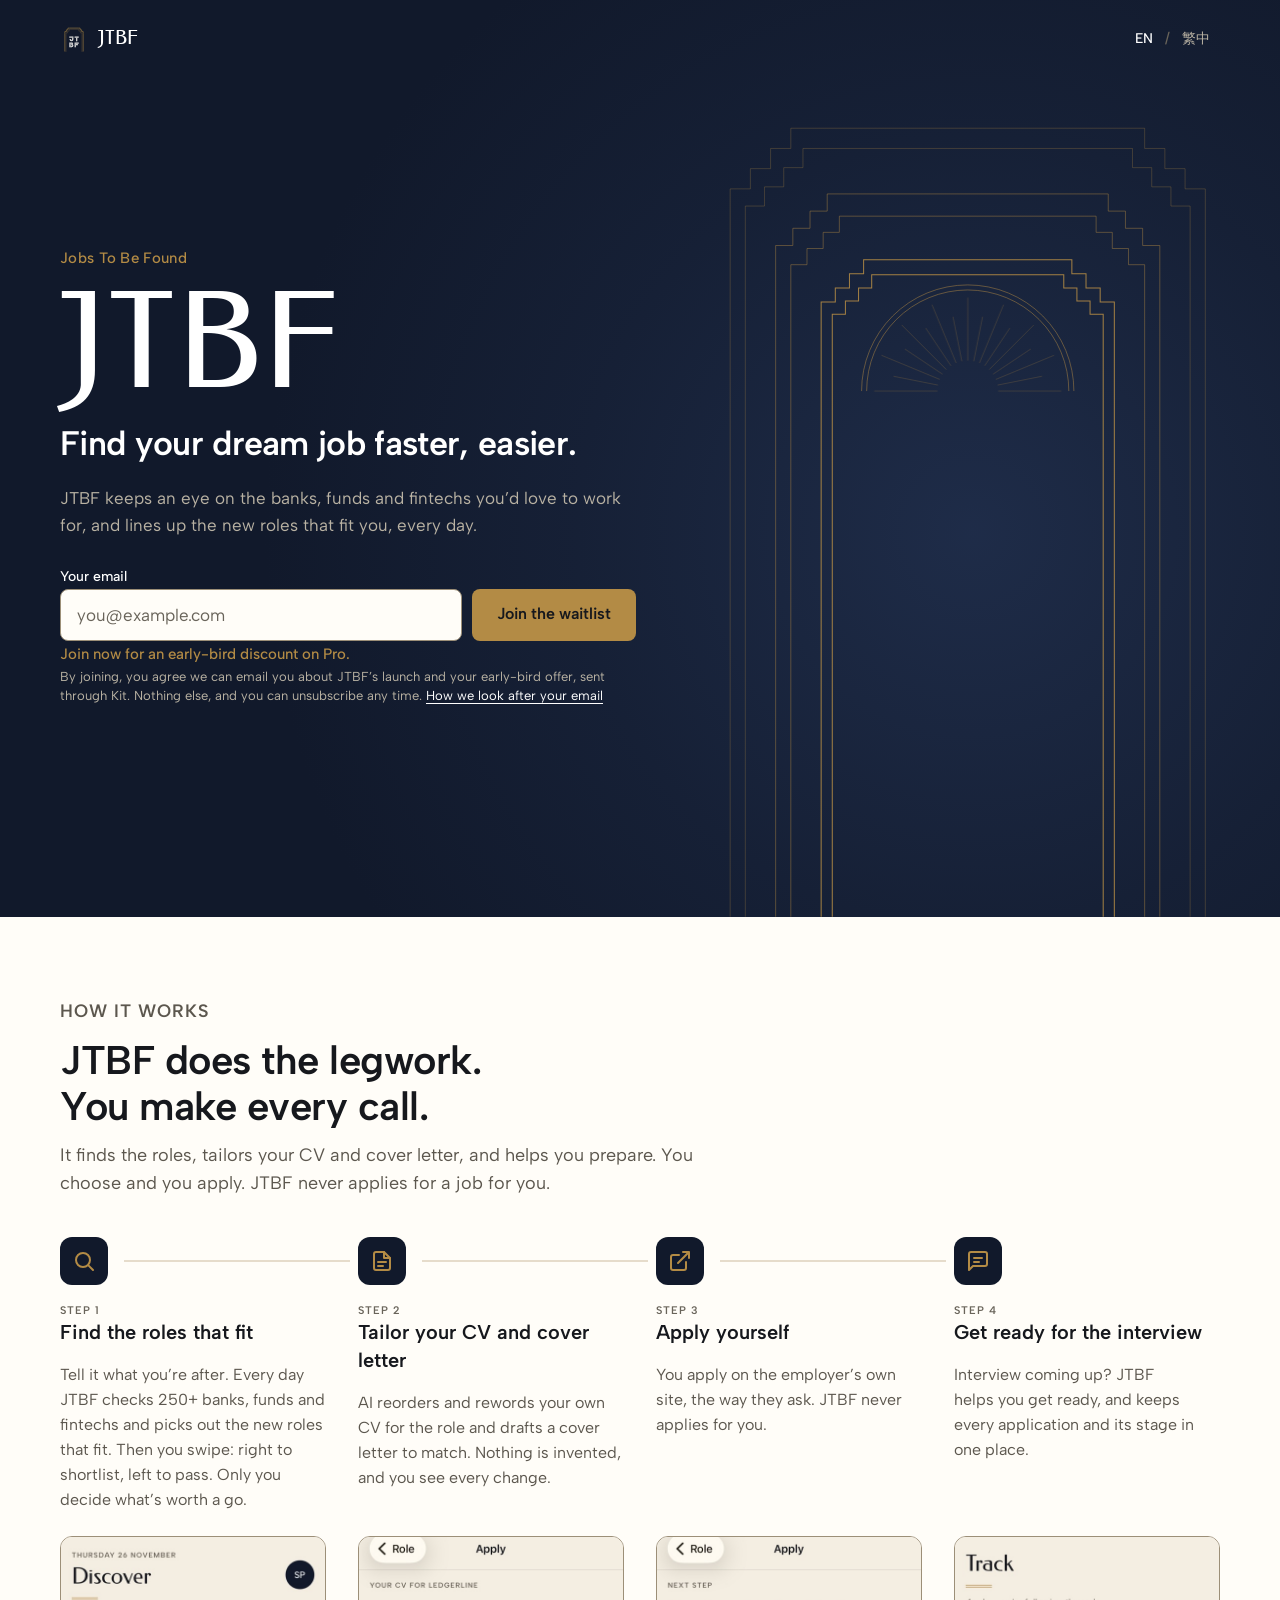
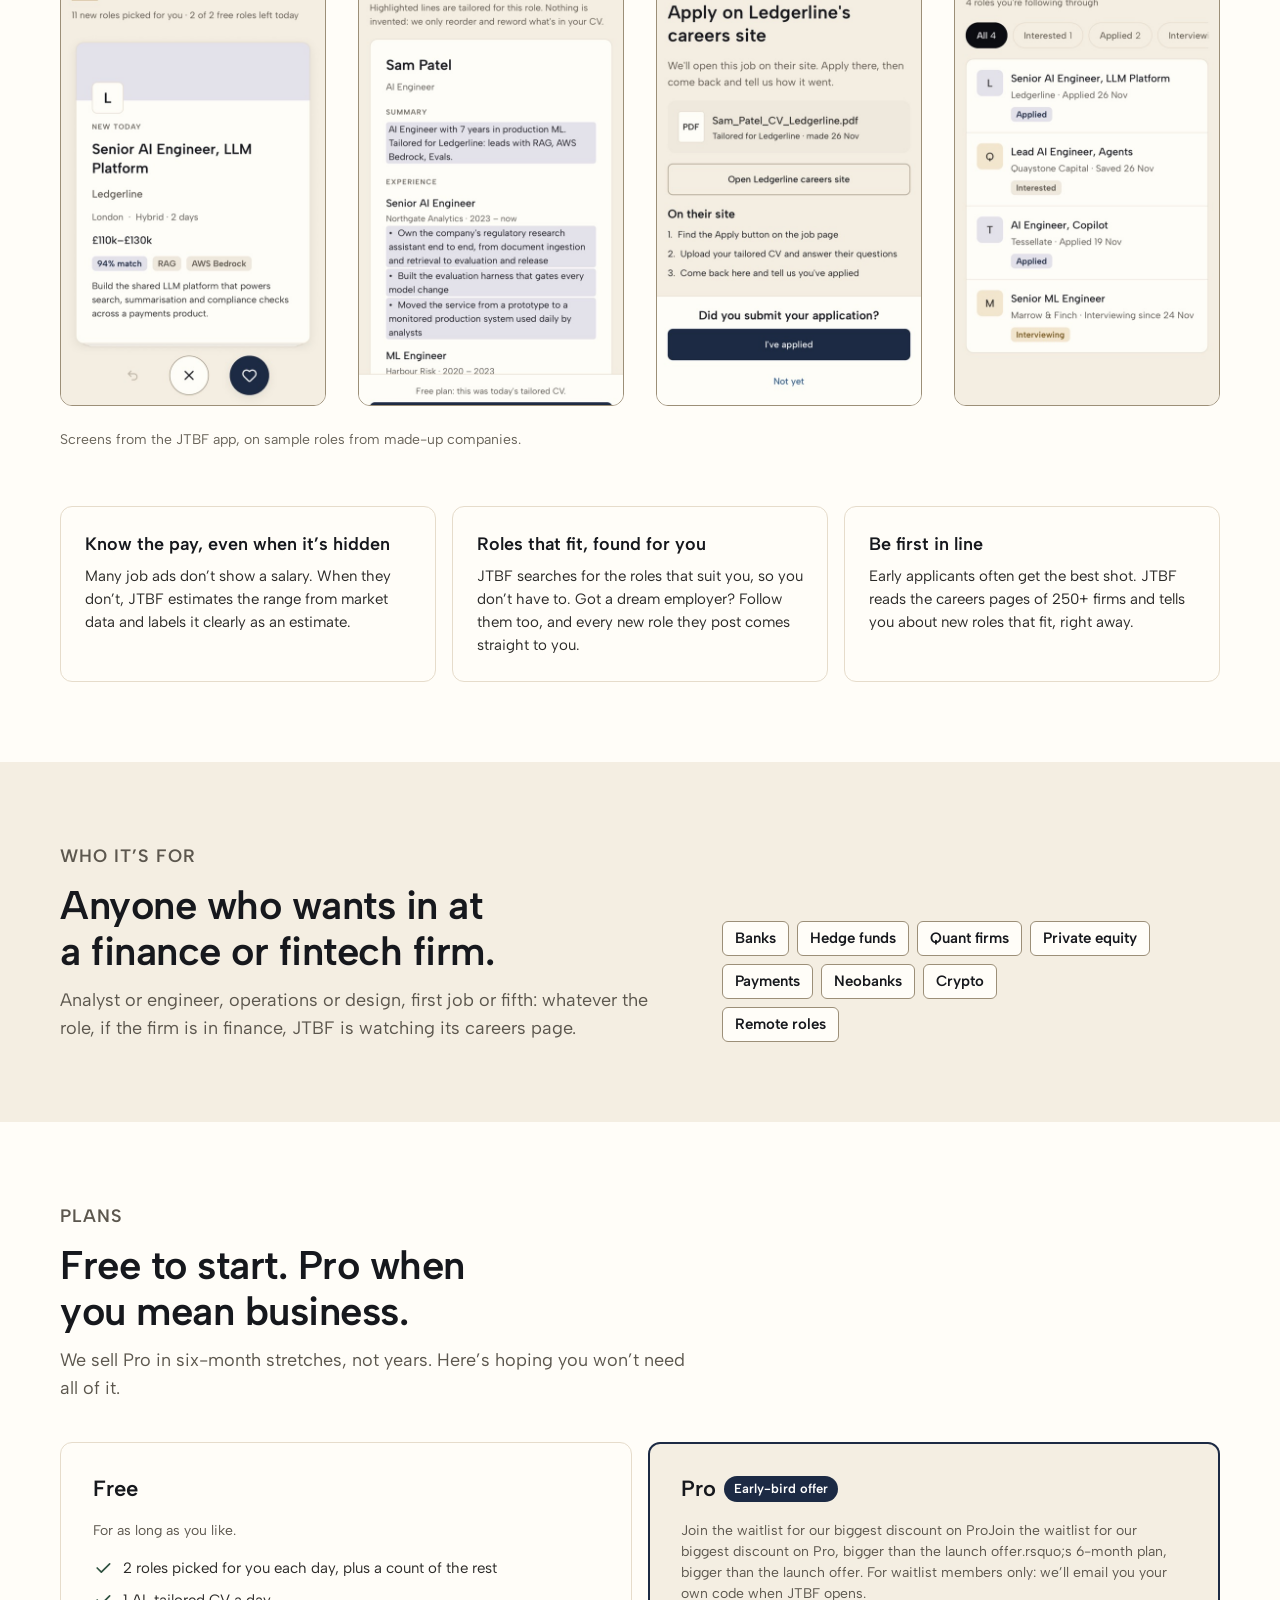
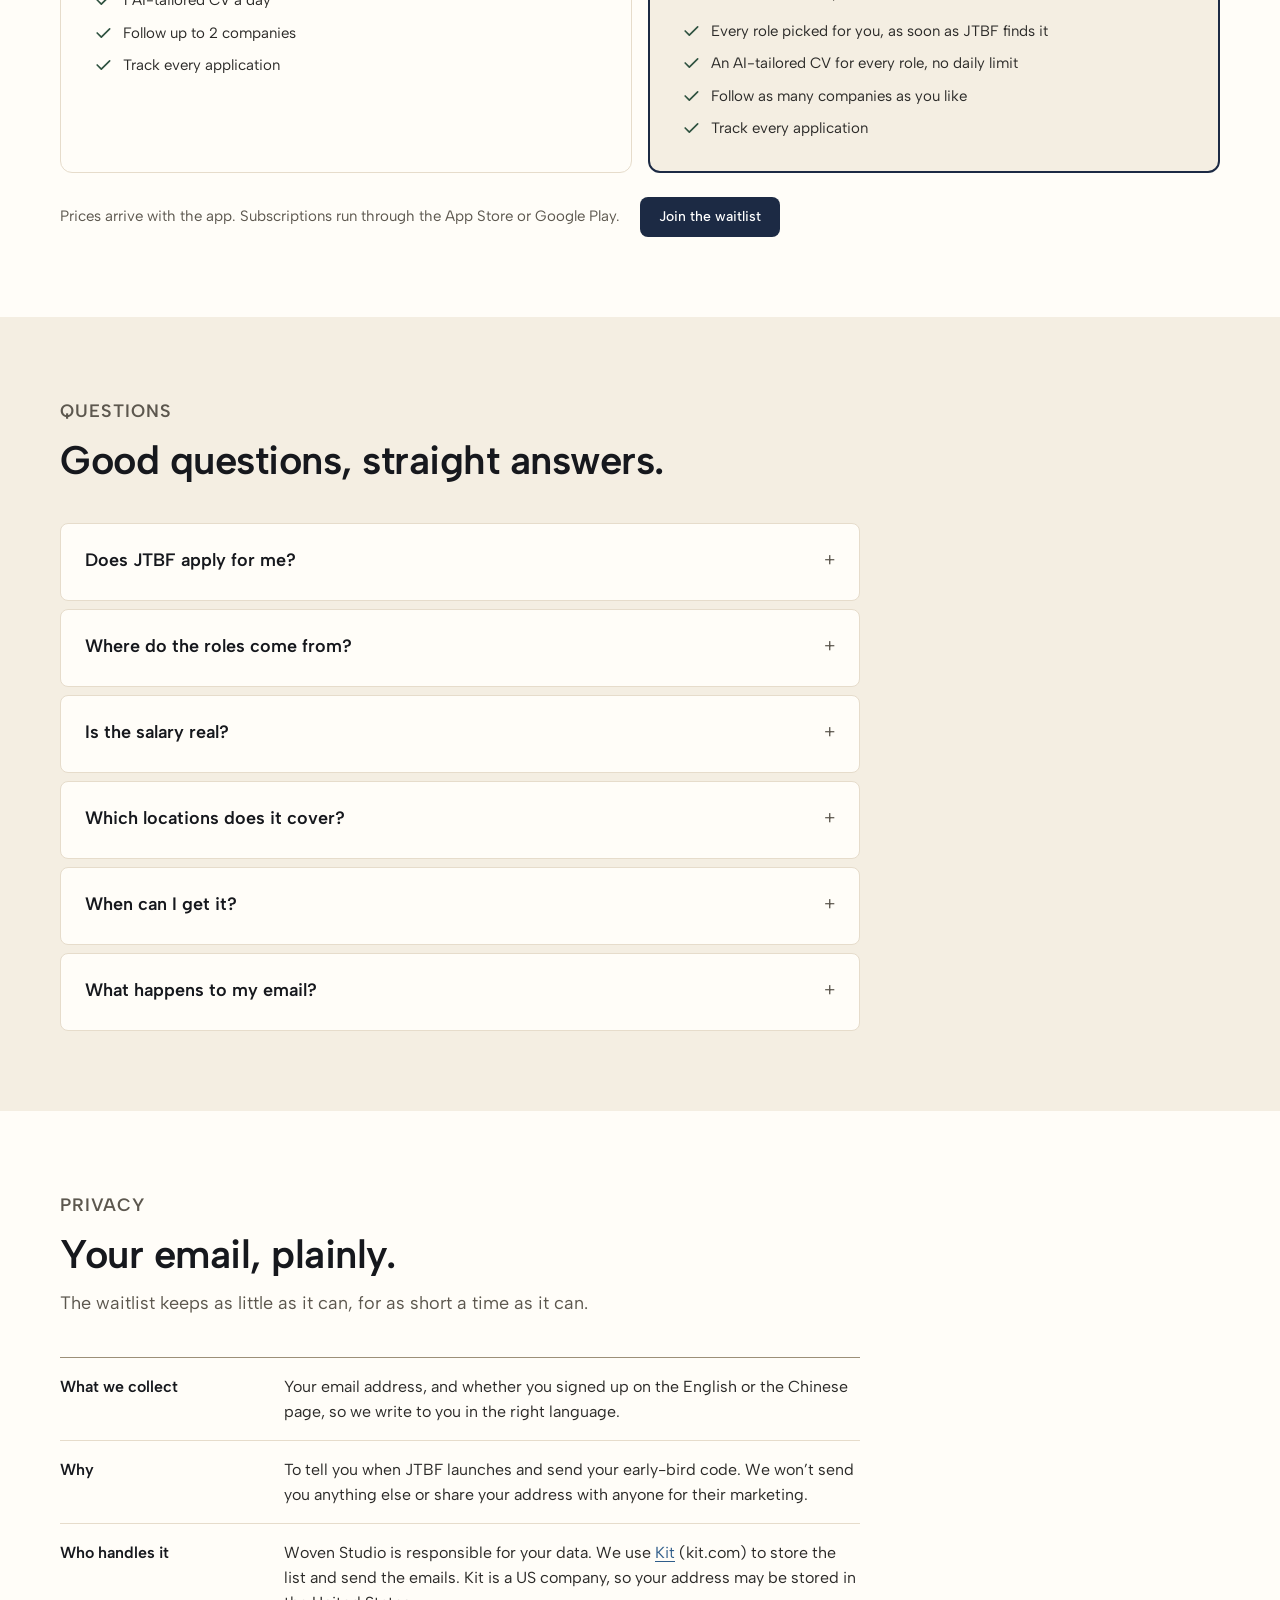
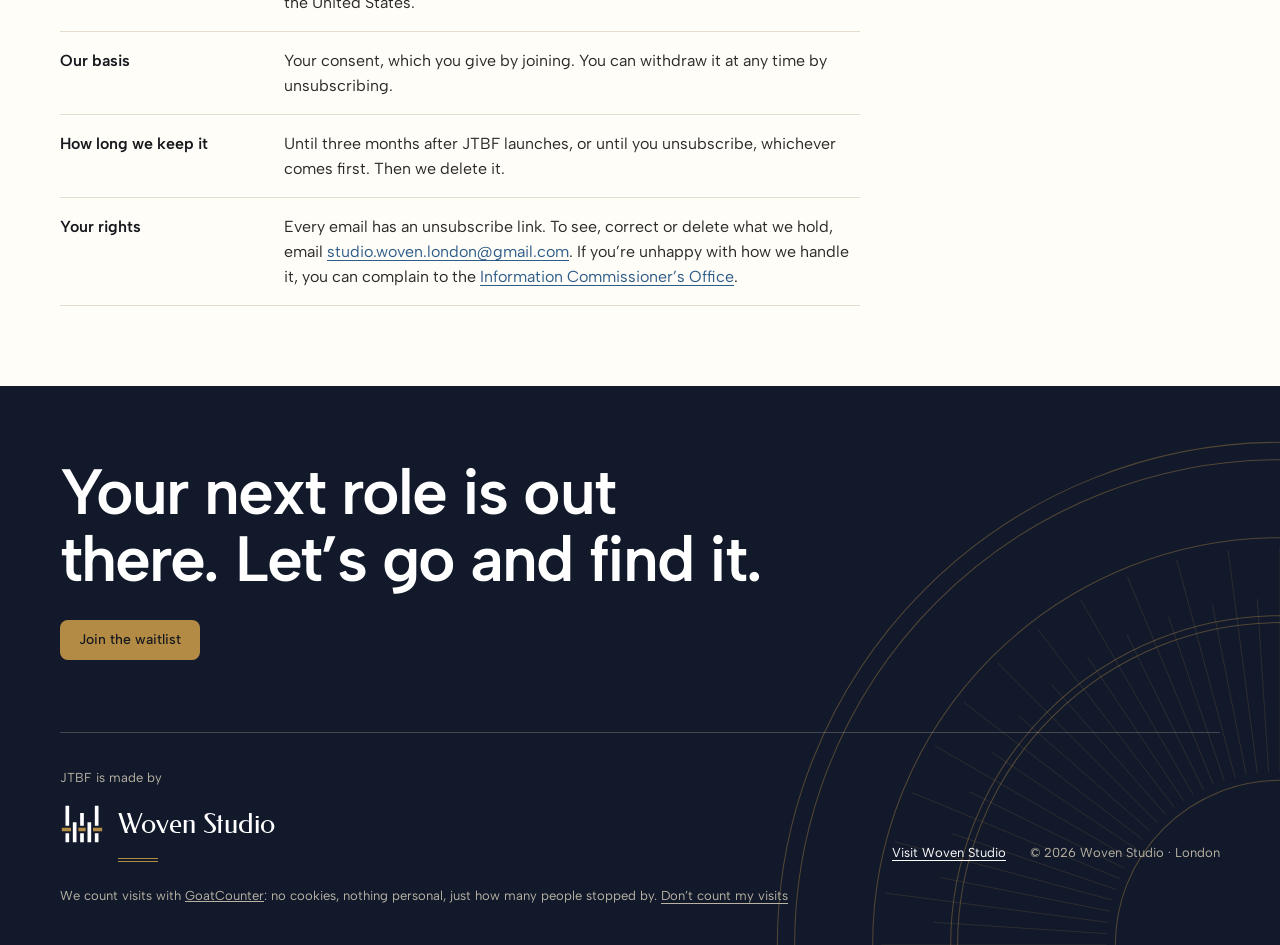
==== commit c5c30164: "JTBF page: drop the London and the UK tag Co-Authored-By: Claude Opus 5.5 <noreply@anthropic.com>" ====
--- a/jtbf/index.html
+++ b/jtbf/index.html
@@ -128,7 +128,6 @@
           <li class="n-tag">Crypto</li>
         </ul>
         <ul class="firms where" aria-label="Where the roles are">
-          <li class="n-tag n-tag-mist">London and the UK</li>
           <li class="n-tag n-tag-mist">Remote roles</li>
         </ul>
       </div>
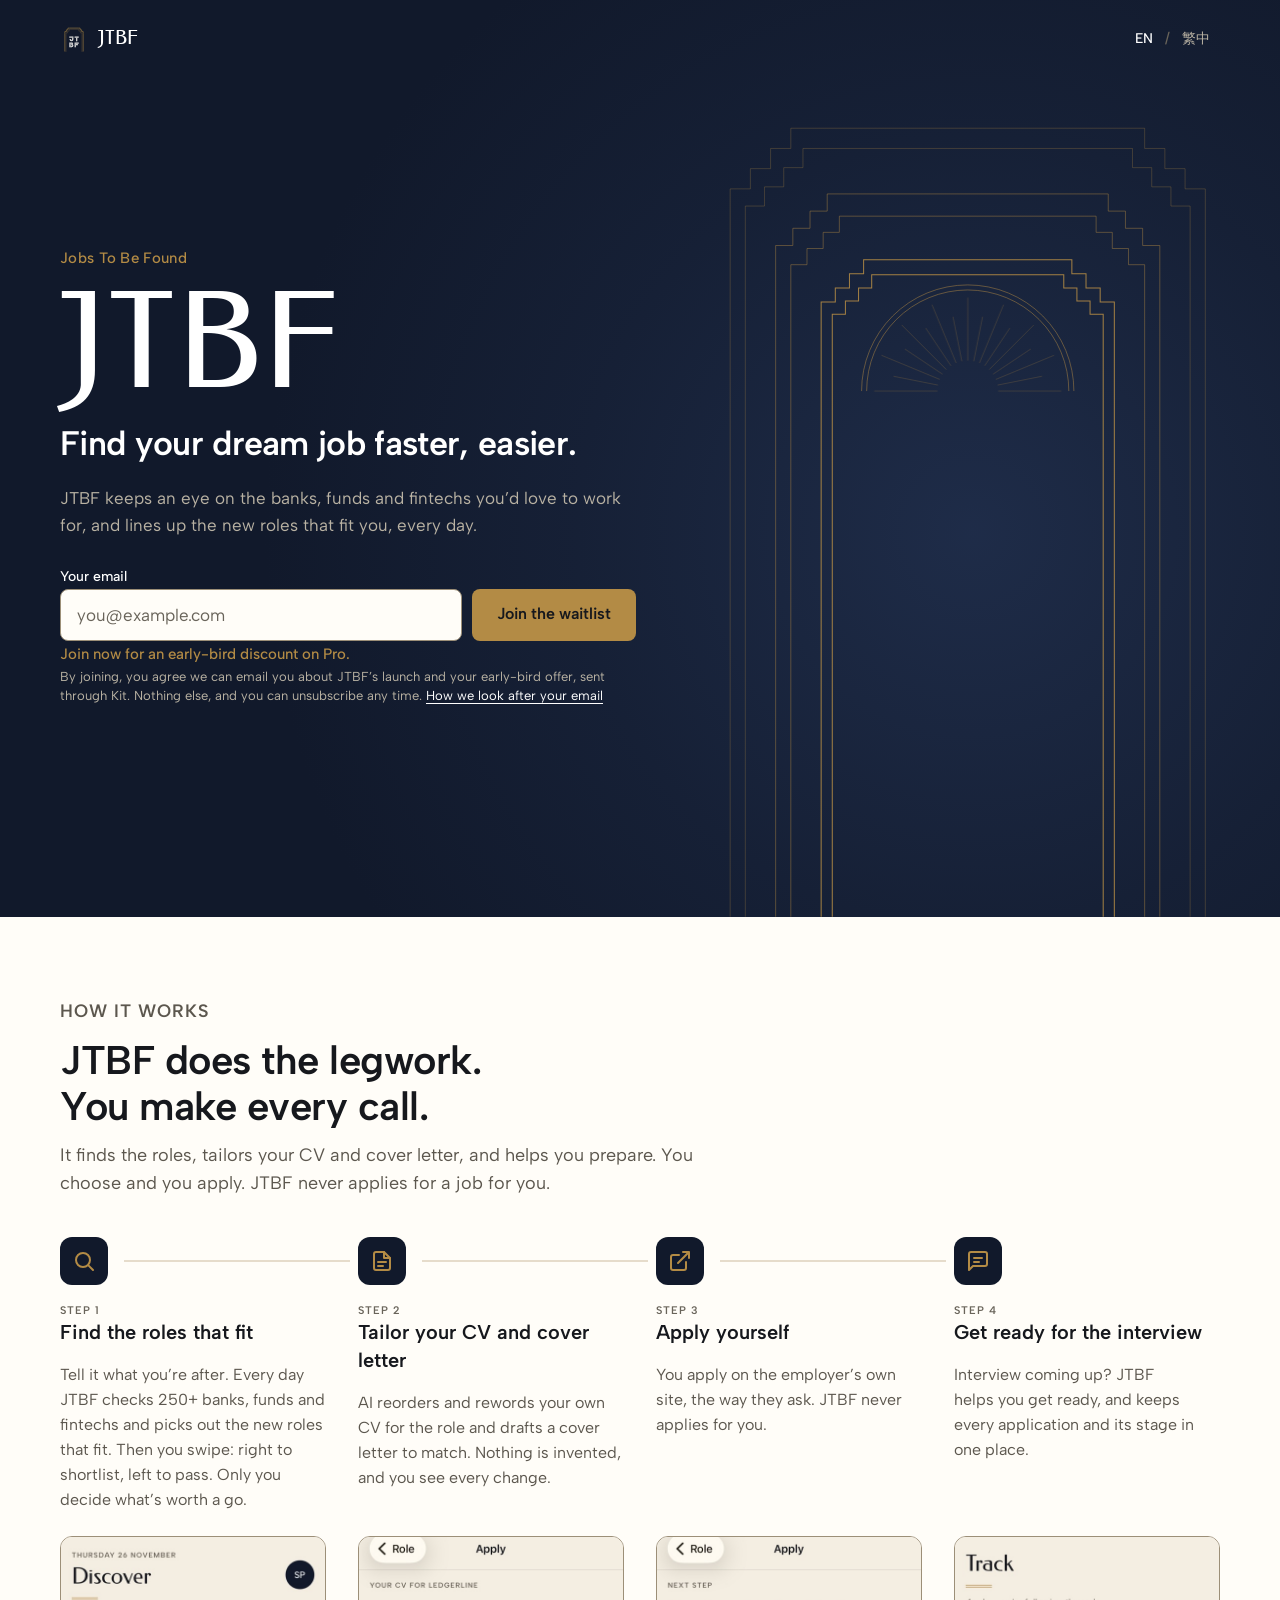
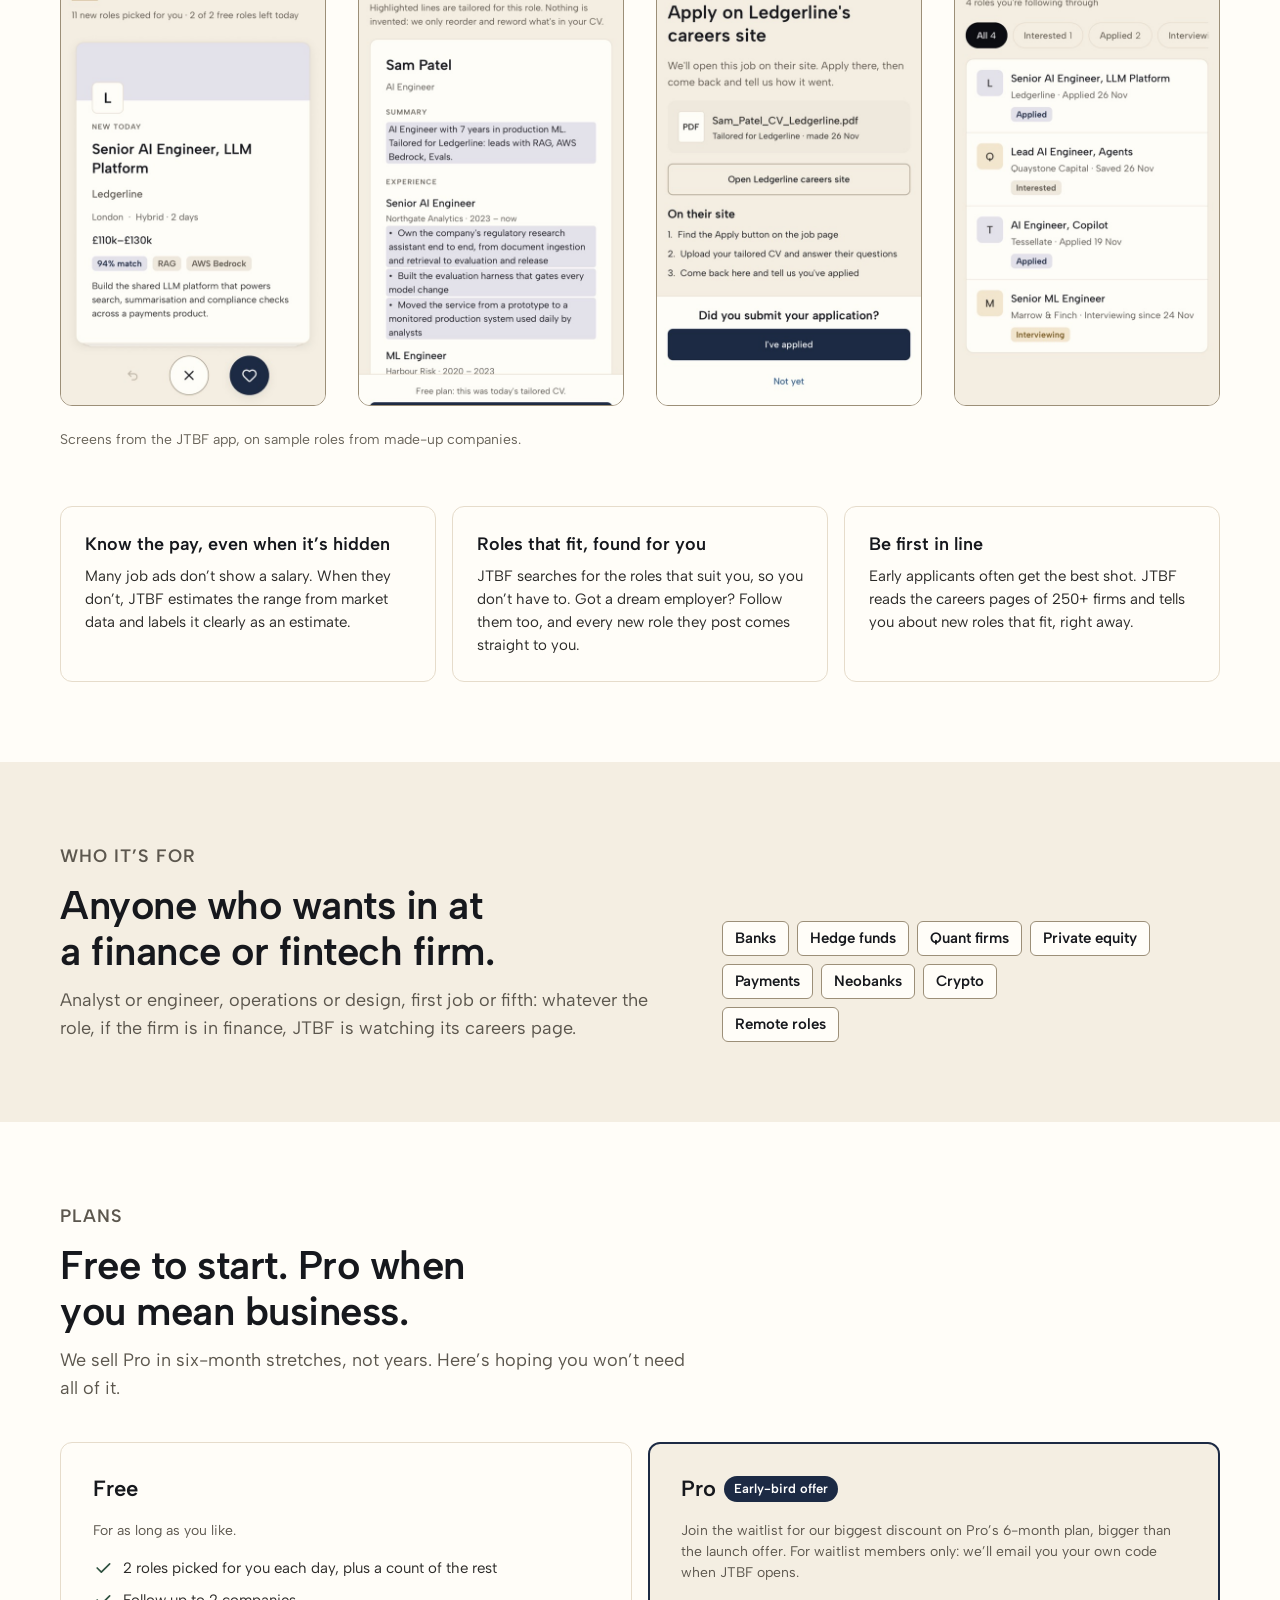
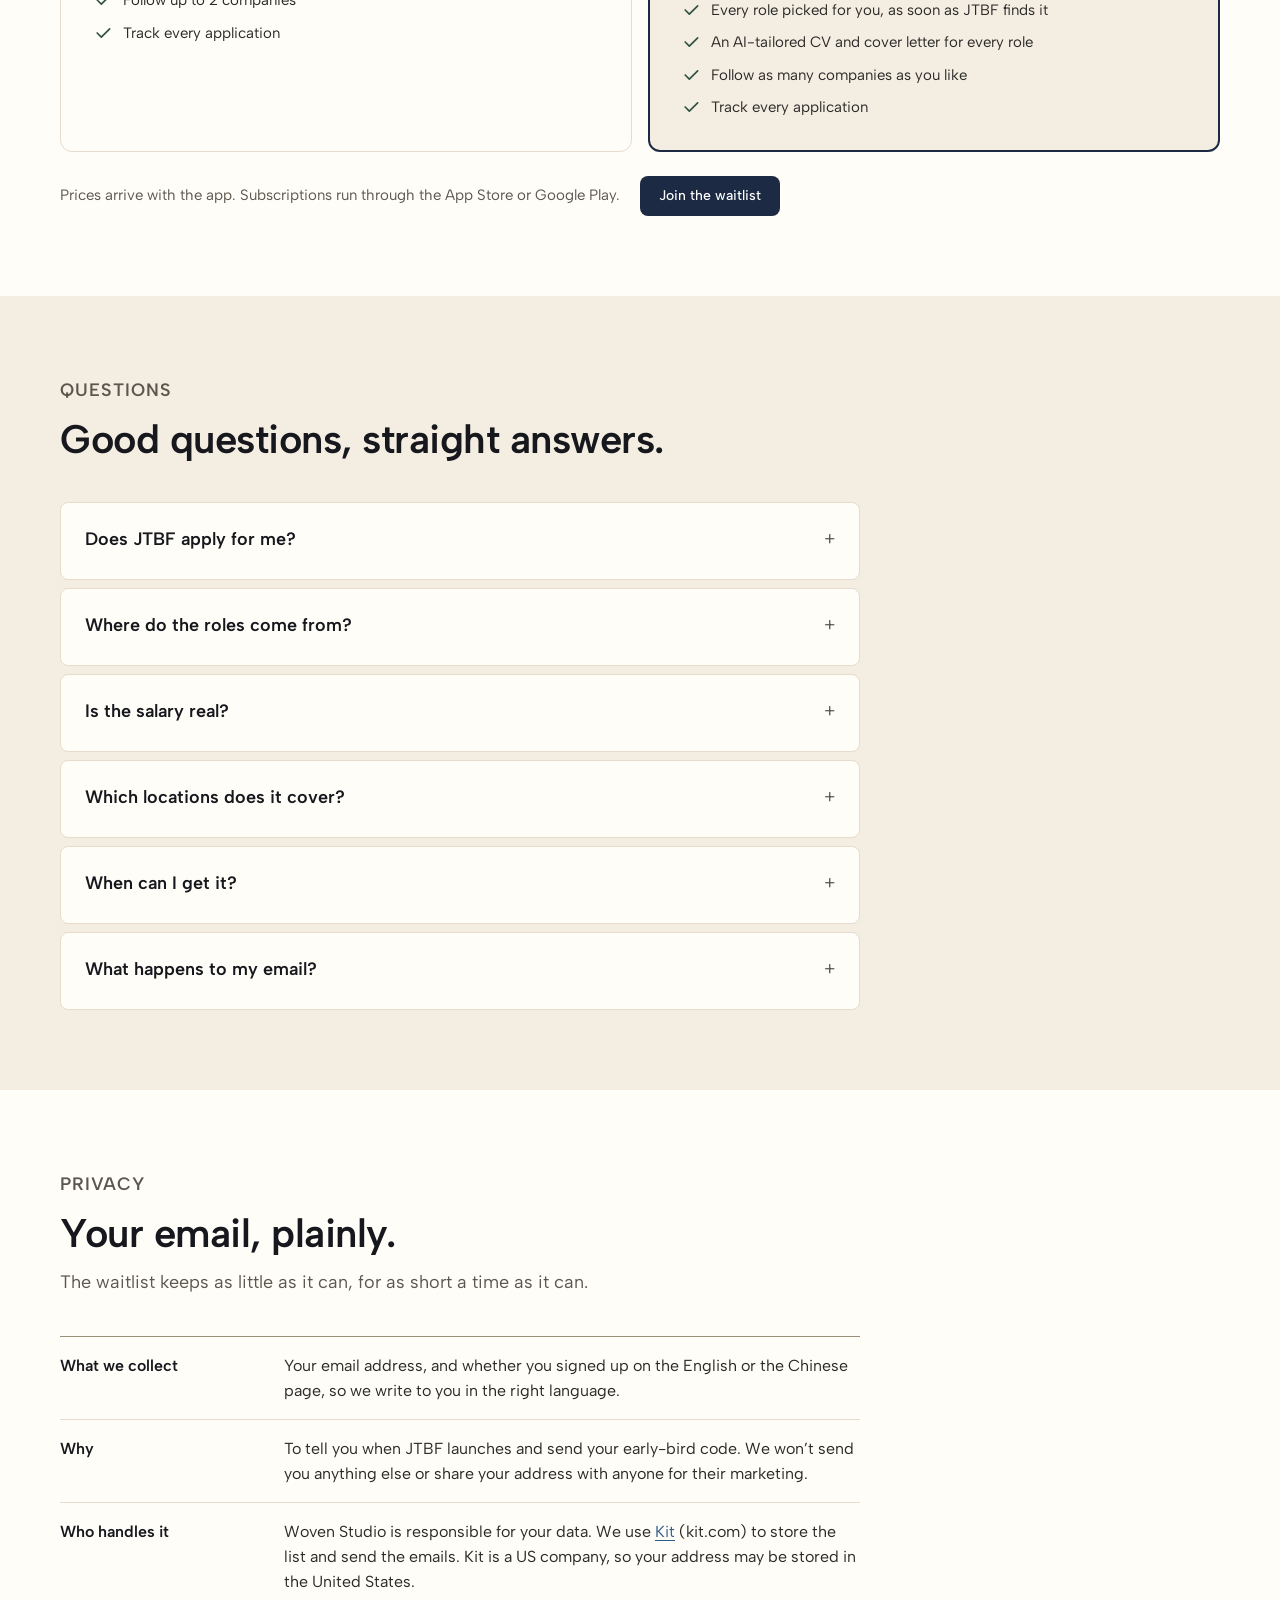
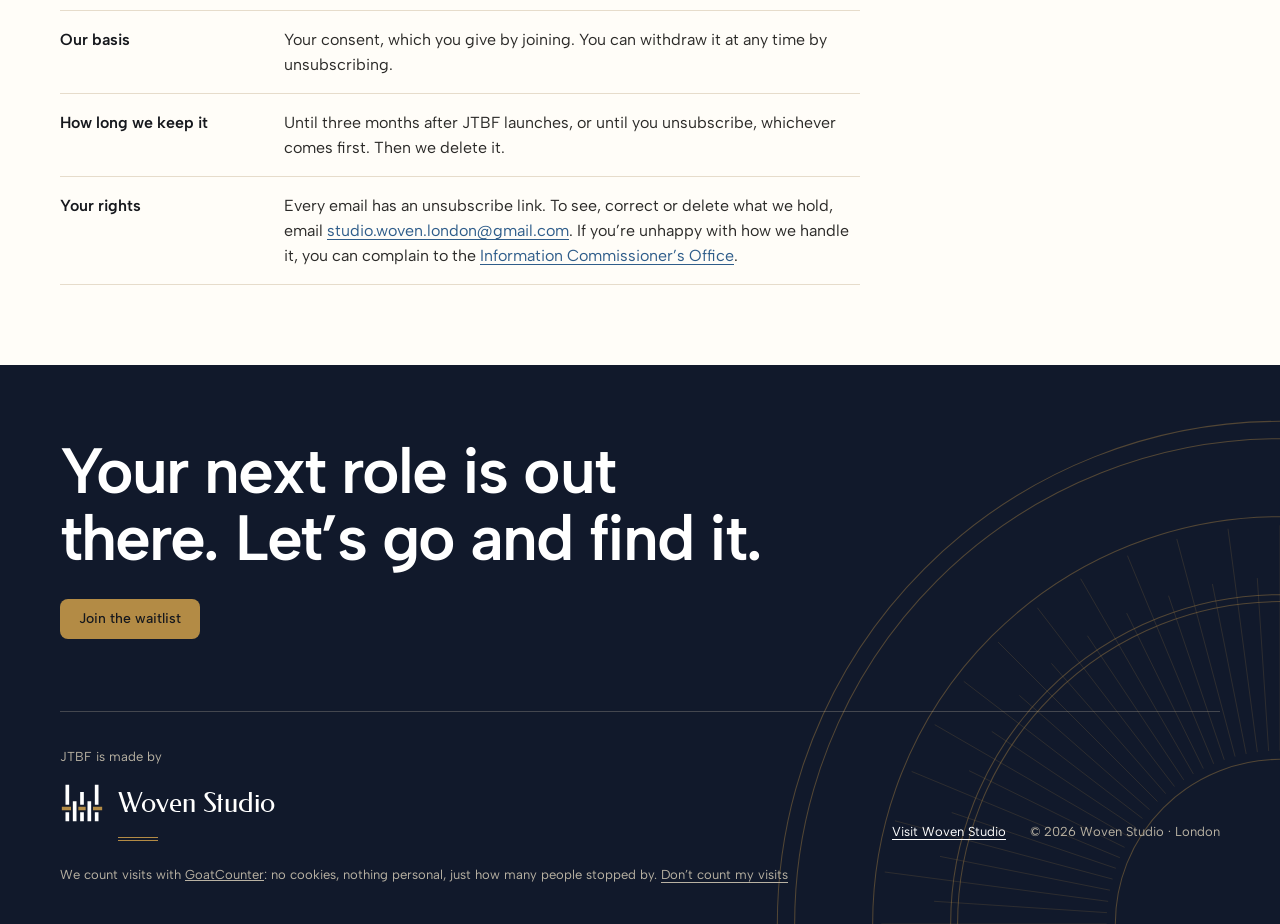
==== commit 1dd7c852: "JTBF page: tailoring is Pro only; fix the garbled Pro note Free drops the daily tailored CV. Pro get" ====
--- a/jtbf/index.html
+++ b/jtbf/index.html
@@ -147,17 +147,16 @@
           <p class="price-note">For as long as you like.</p>
           <ul>
             <li><svg viewBox="0 0 24 24" aria-hidden="true"><path d="M5 12l5 5L20 7"/></svg><span>2 roles picked for you each day, plus a count of the rest</span></li>
-            <li><svg viewBox="0 0 24 24" aria-hidden="true"><path d="M5 12l5 5L20 7"/></svg><span>1 AI-tailored CV a day</span></li>
             <li><svg viewBox="0 0 24 24" aria-hidden="true"><path d="M5 12l5 5L20 7"/></svg><span>Follow up to 2 companies</span></li>
             <li><svg viewBox="0 0 24 24" aria-hidden="true"><path d="M5 12l5 5L20 7"/></svg><span>Track every application</span></li>
           </ul>
         </div>
         <div class="n-price-card is-featured">
           <h3>Pro <span class="n-badge n-badge-midnight">Early-bird offer</span></h3>
-          <p class="price-note">Join the waitlist for our biggest discount on ProJoin the waitlist for our biggest discount on Pro, bigger than the launch offer.rsquo;s 6-month plan, bigger than the launch offer. For waitlist members only: we&rsquo;ll email you your own code when JTBF opens.</p>
+          <p class="price-note">Join the waitlist for our biggest discount on Pro&rsquo;s 6-month plan, bigger than the launch offer. For waitlist members only: we&rsquo;ll email you your own code when JTBF opens.</p>
           <ul>
             <li><svg viewBox="0 0 24 24" aria-hidden="true"><path d="M5 12l5 5L20 7"/></svg><span>Every role picked for you, as soon as JTBF finds it</span></li>
-            <li><svg viewBox="0 0 24 24" aria-hidden="true"><path d="M5 12l5 5L20 7"/></svg><span>An AI-tailored CV for every role, no daily limit</span></li>
+            <li><svg viewBox="0 0 24 24" aria-hidden="true"><path d="M5 12l5 5L20 7"/></svg><span>An AI-tailored CV and cover letter for every role</span></li>
             <li><svg viewBox="0 0 24 24" aria-hidden="true"><path d="M5 12l5 5L20 7"/></svg><span>Follow as many companies as you like</span></li>
             <li><svg viewBox="0 0 24 24" aria-hidden="true"><path d="M5 12l5 5L20 7"/></svg><span>Track every application</span></li>
           </ul>
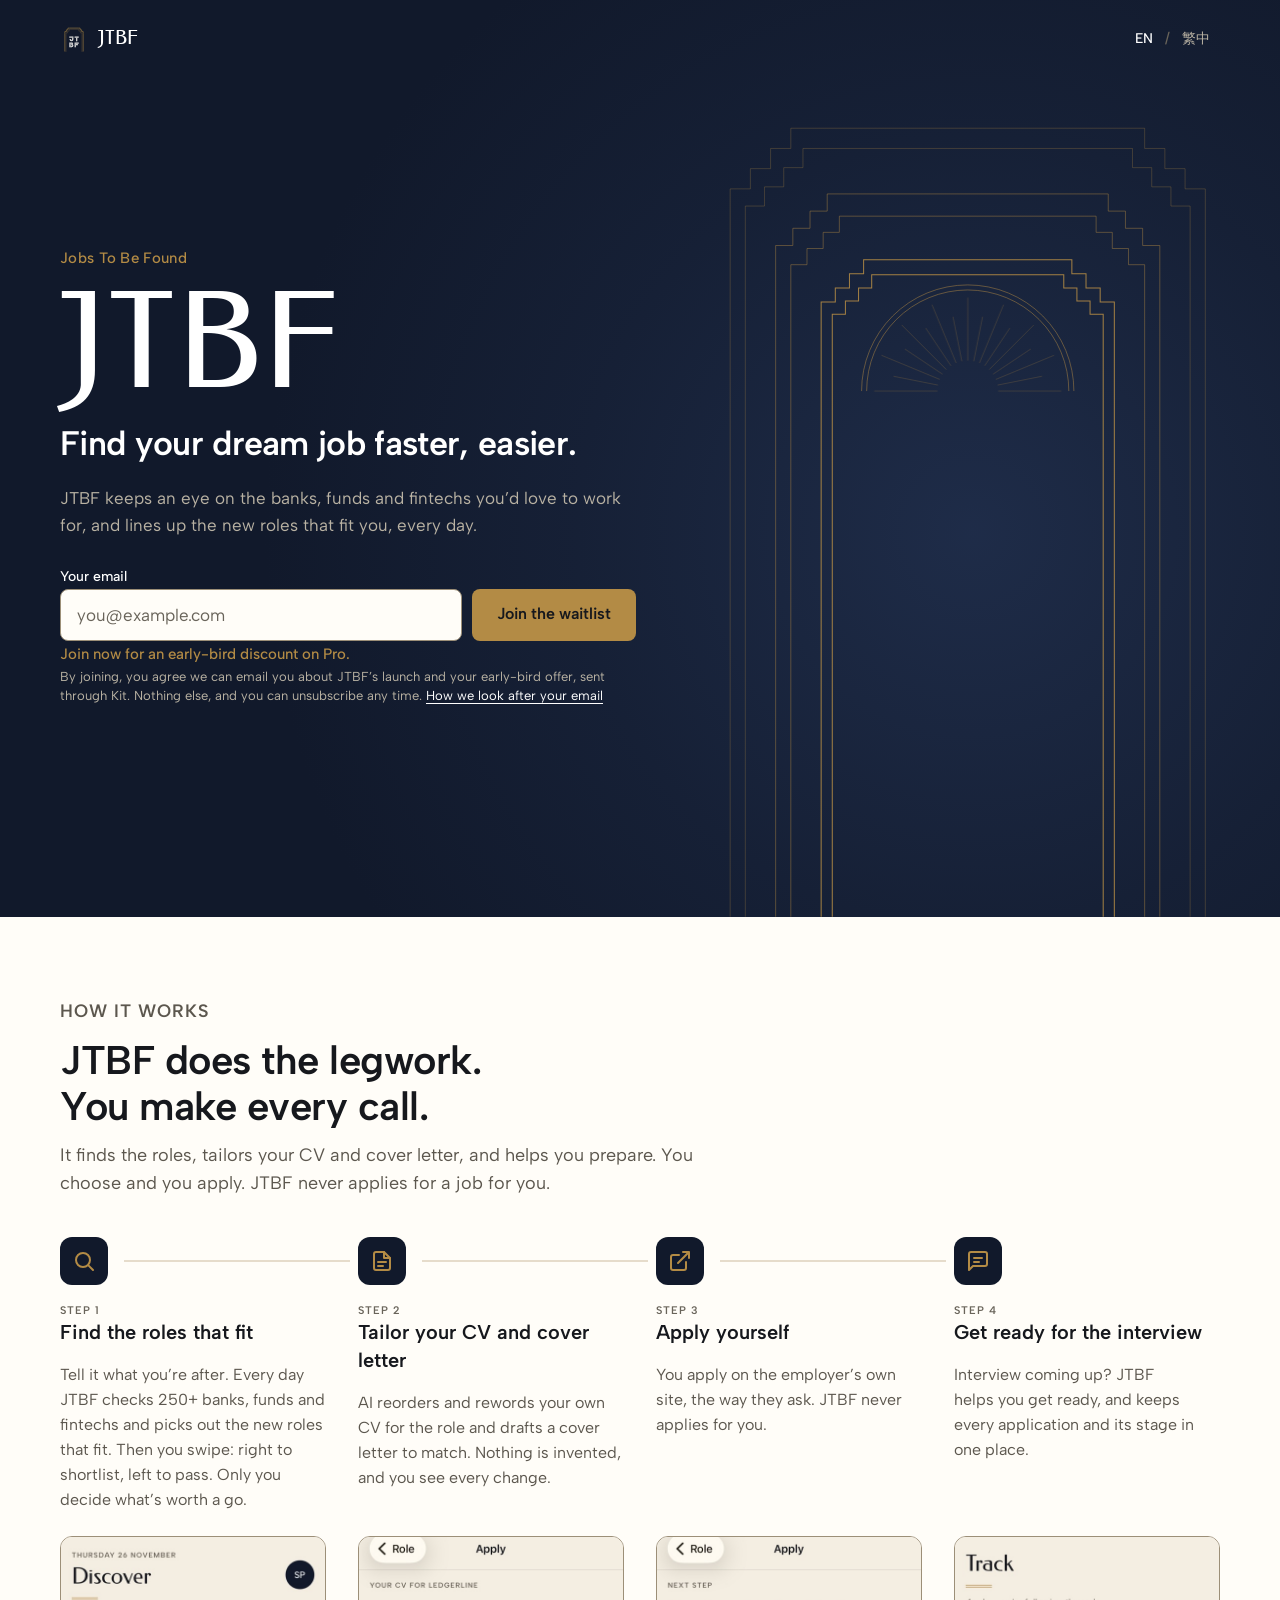
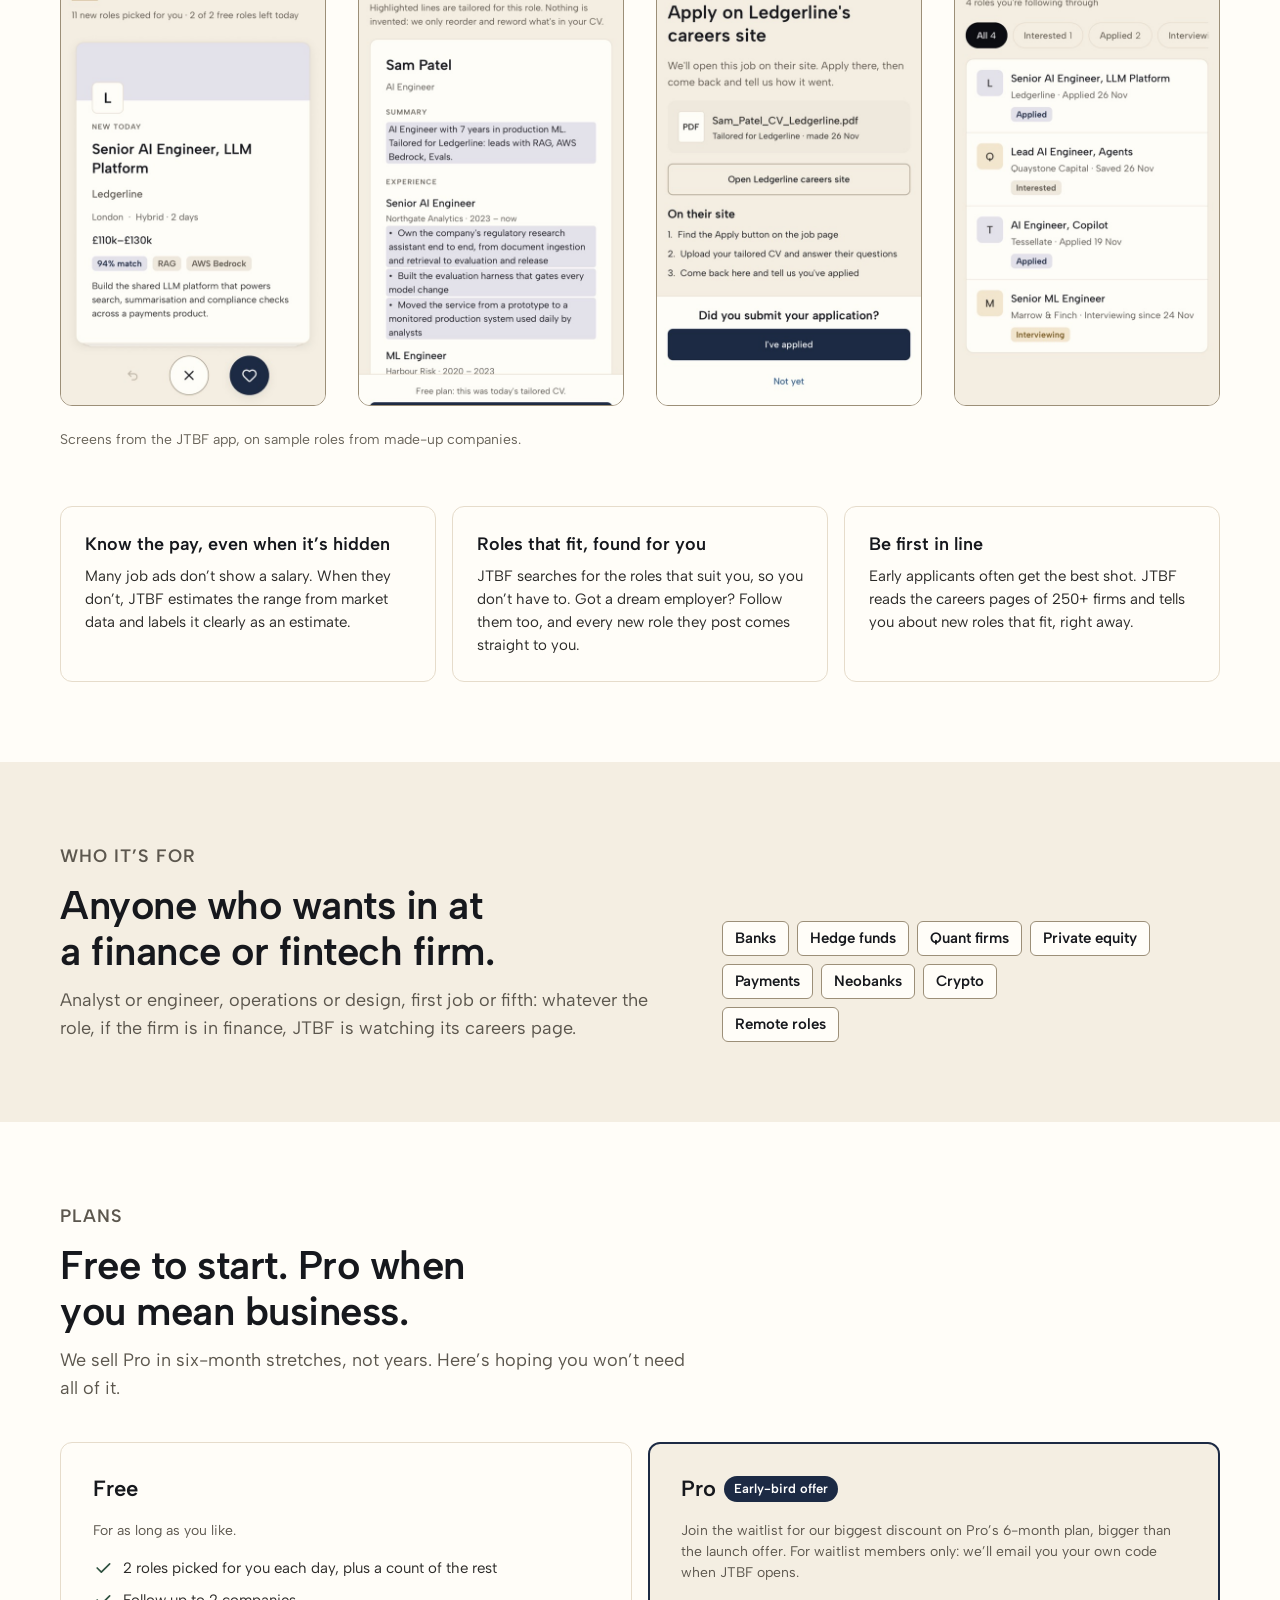
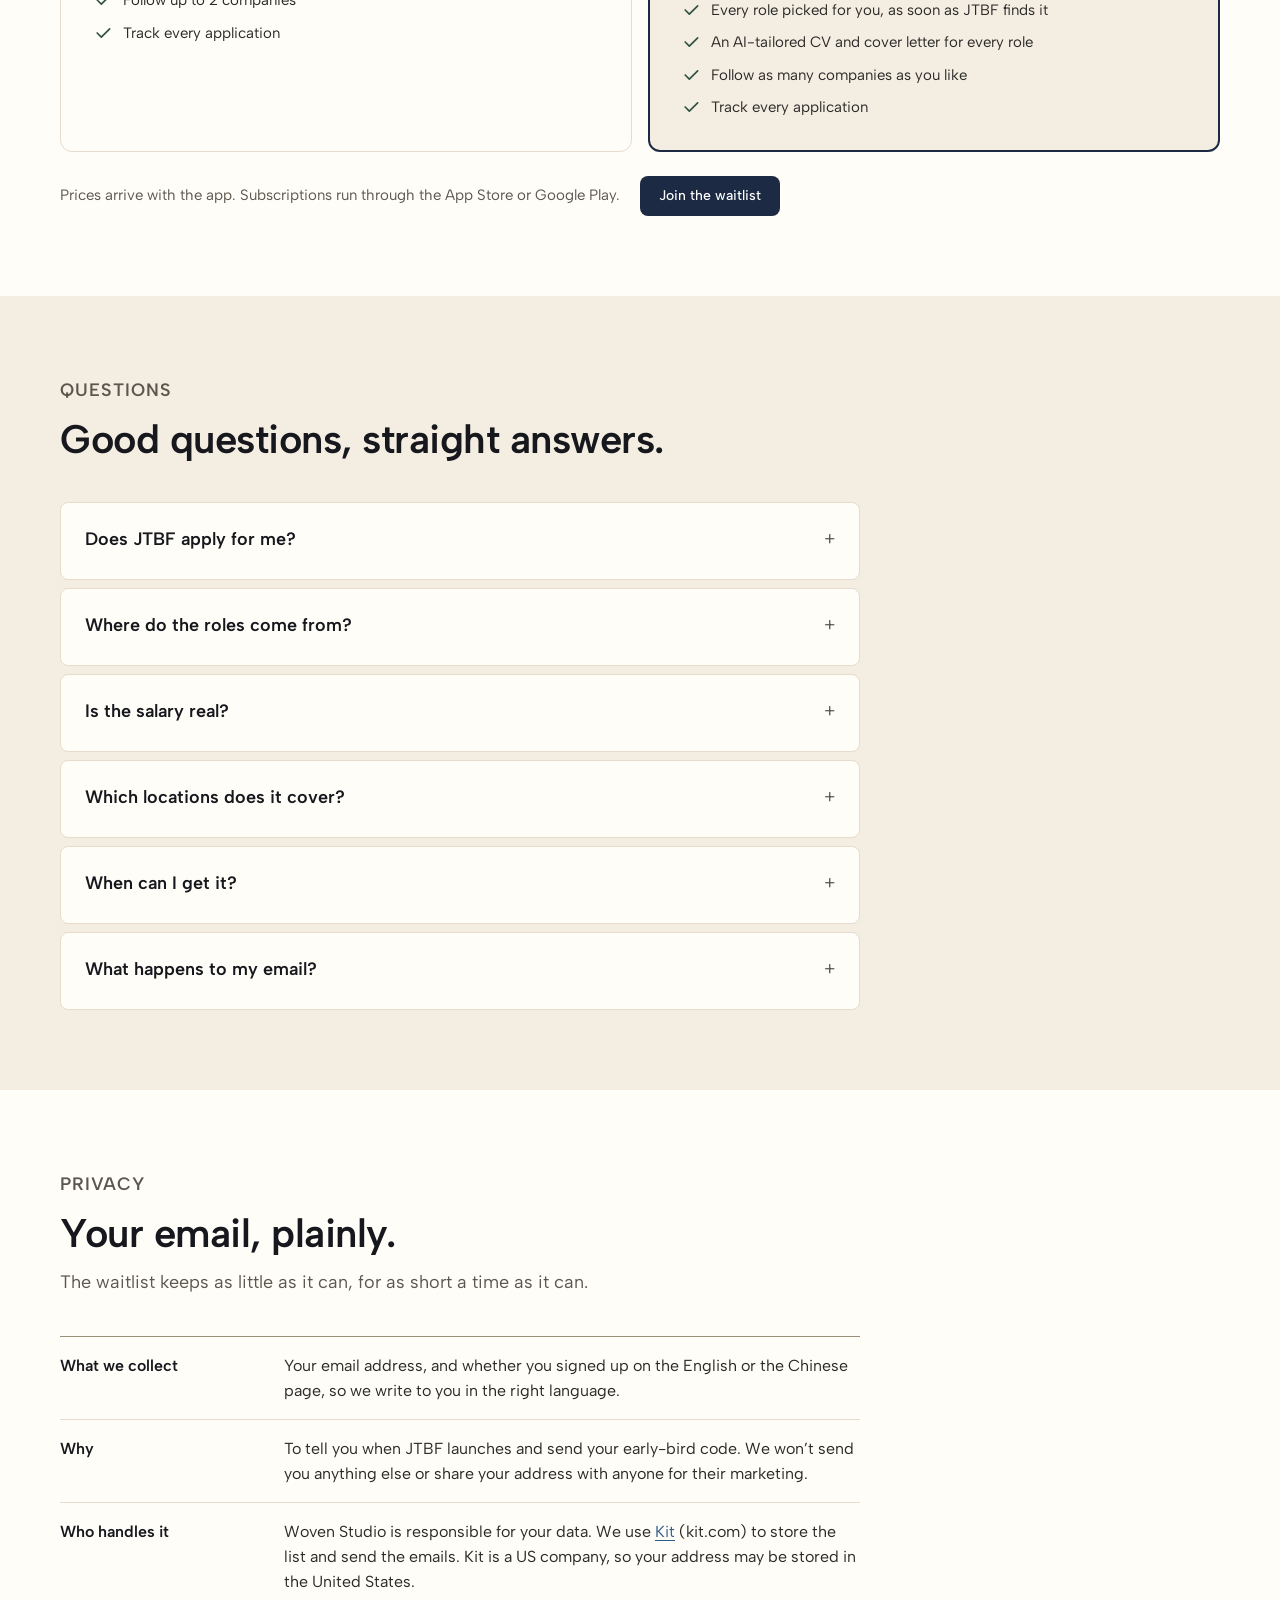
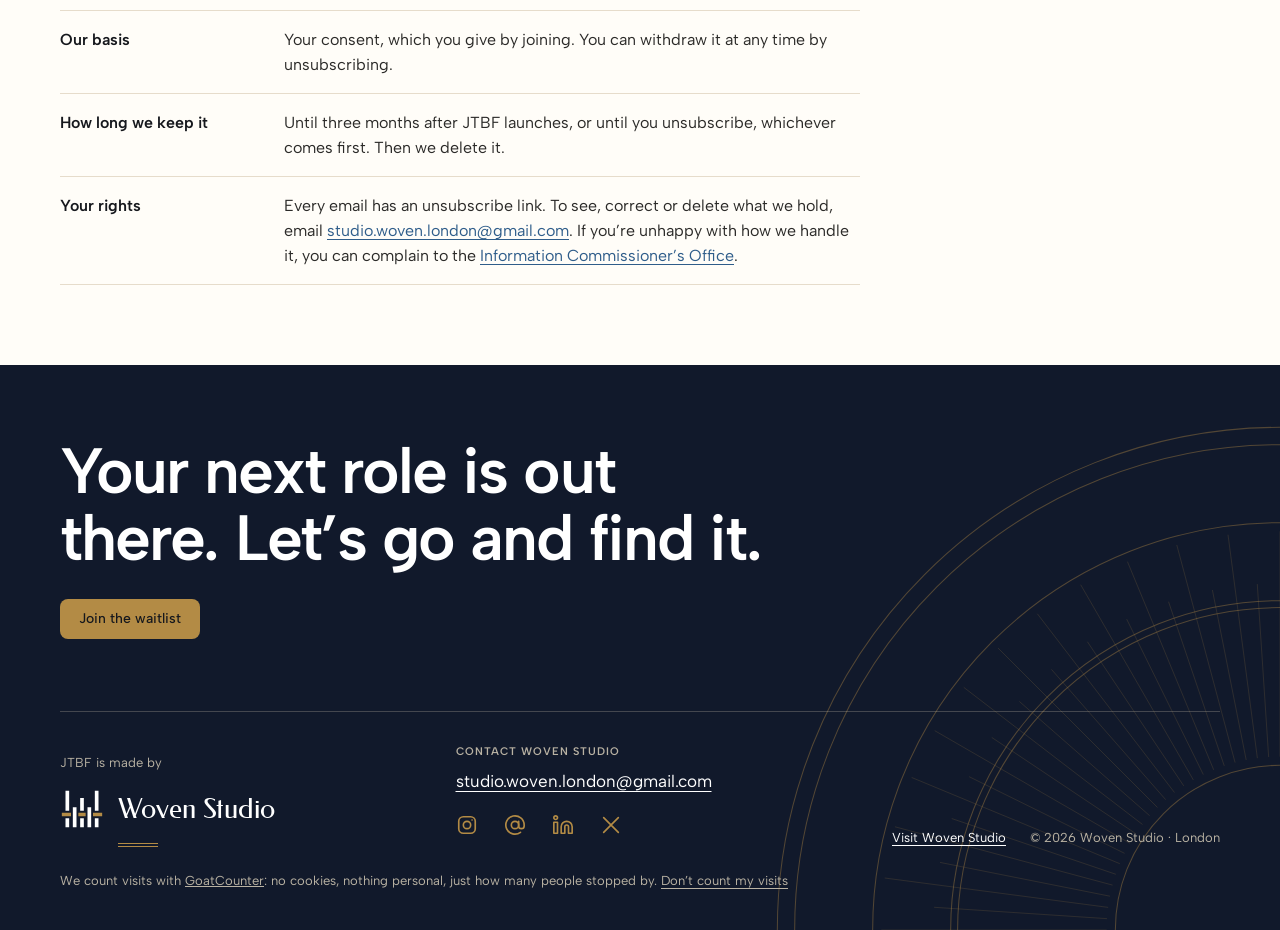
==== commit 2be8be03: "JTBF page: Woven Studio contact in the footer The studio email and its Instagram, Threads, LinkedIn " ====
--- a/jtbf/index.html
+++ b/jtbf/index.html
@@ -28,7 +28,7 @@
 <link rel="preload" href="../ds/fonts/Federo-Regular.ttf" as="font" type="font/ttf" crossorigin>
 <link rel="stylesheet" href="../ds/tokens.css">
 <link rel="stylesheet" href="../ds/bundle.css">
-<link rel="stylesheet" href="jtbf.css?v=eb2">
+<link rel="stylesheet" href="jtbf.css?v=eb4">
 </head>
 <body>
 <a class="skip" href="#email">Skip to the waitlist</a>
@@ -47,7 +47,7 @@
         </div>
         <p class="promise">Find your dream job faster, easier.</p>
         <p class="lede">JTBF keeps an eye on the banks, funds and fintechs you&rsquo;d love to work for, and lines up the new roles that fit you, every day.</p>
-        <!-- Waitlist: the Kit form "JTBF waitlist" (ID 10246510; kit.com). The ID is in the action below; get it from Kit
+        <!-- Waitlist: the Kit form "JTBF waitlist" (ID 10246510; kit.com), whose confirmation email is in English. The Chinese page uses its own form. The ID is in the action below; get it from Kit
              (Kit > Grow > Landing pages & forms > the form > Embed > HTML: the number in the form's action).
              The hidden fields[language] input fills the Kit custom field "language" (create it in Kit first).
              Works without JavaScript; waitlist.js submits it in place and shows the thank-you. -->
@@ -245,13 +245,18 @@
         <span class="lockup-row"><svg class="n-mark" viewBox="0 0 48 48" aria-hidden="true"><path class="n-mark-warp" d="M8 4V26M8 34V44M16 22V44M24 12V26M24 34V44M32 22V44M40 4V26M40 34V44"/><path class="n-mark-weft" d="M2 30H12M20 30H28M36 30H46"/></svg><span class="name n-display" lang="en">Woven Studio</span></span>
         <span class="n-deco-rule" aria-hidden="true"></span>
       </a>
+      <div class="foot-contact">
+        <p class="foot-label">Contact Woven Studio</p>
+        <a class="foot-email" href="mailto:studio.woven.london@gmail.com">studio.woven.london@gmail.com</a>
+        <ul class="foot-socials"><li><a href="https://www.instagram.com/wov_enstudio/" target="_blank" rel="noopener noreferrer" aria-label="Instagram, @wov_enstudio (opens in a new tab)"><svg viewBox="0 0 24 24" aria-hidden="true"><rect x="3" y="3" width="18" height="18" rx="5"/><circle cx="12" cy="12" r="4"/><path d="M17.5 6.5h.01"/></svg></a></li><li><a href="https://www.threads.com/@wov_enstudio" target="_blank" rel="noopener noreferrer" aria-label="Threads, @wov_enstudio (opens in a new tab)"><svg viewBox="0 0 24 24" aria-hidden="true"><circle cx="12" cy="12" r="4"/><path d="M16 8v5a3 3 0 0 0 6 0v-1a10 10 0 1 0-4 8"/></svg></a></li><li><a href="https://www.linkedin.com/company/woven-studio-london/" target="_blank" rel="noopener noreferrer" aria-label="LinkedIn, Woven Studio (opens in a new tab)"><svg viewBox="0 0 24 24" aria-hidden="true"><path d="M16 8a6 6 0 0 1 6 6v7h-4v-7a2 2 0 0 0-4 0v7h-4v-7a6 6 0 0 1 6-6z"/><rect x="2" y="9" width="4" height="12"/><circle cx="4" cy="4" r="2"/></svg></a></li><li><a href="https://x.com/wovenstudioldn" target="_blank" rel="noopener noreferrer" aria-label="X, @wovenstudioldn (opens in a new tab)"><svg viewBox="0 0 24 24" aria-hidden="true"><path d="M4 4l16 16M20 4L4 20"/></svg></a></li></ul>
+      </div>
       <div class="signoff-meta"><a href="../">Visit Woven Studio</a><span>&copy; 2026 Woven Studio &middot; London</span></div>
       <p class="privacy-note">We count visits with <a href="https://www.goatcounter.com/" target="_blank" rel="noopener noreferrer">GoatCounter</a>: no cookies, nothing personal, just how many people stopped by. <button type="button" id="gc-toggle" data-off="Don&rsquo;t count my visits" data-on="Count my visits again">Don&rsquo;t count my visits</button></p>
     </div>
   </div>
 </footer>
 
-<script src="waitlist.js?v=eb2"></script>
+<script src="waitlist.js?v=eb4"></script>
 <script>window.goatcounter = { path: function () { return location.pathname || "/"; } };</script>
 <script data-goatcounter="https://wovenstudio.goatcounter.com/count" async src="//gc.zgo.at/count.js"></script>
 </body>
--- a/jtbf/jtbf.css
+++ b/jtbf/jtbf.css
@@ -29,7 +29,8 @@
 /* ---------- hero ---------- */
 .band-navy { background: var(--brand-navy); color: var(--on-dark); }
 .hero {
-  position: relative; overflow: hidden; isolation: isolate;
+  /* clip, not hidden: a hidden box can still be scrolled, and jumping to #email scrolled the hero itself. */
+  position: relative; overflow: hidden; overflow: clip; isolation: isolate;
   margin-top: calc(-1 * env(safe-area-inset-top, 0px)); padding-top: env(safe-area-inset-top, 0px);
   background:
     radial-gradient(circle at 76% 58%, rgba(31, 45, 74, 0.95) 0, rgba(31, 45, 74, 0.35) 36%, rgba(17, 25, 43, 0) 64%),
@@ -50,6 +51,7 @@
 
 .hero-grid { position: relative; z-index: 1; flex: 1; display: grid; align-items: center; gap: 40px; padding-block: 20px 48px; }
 @media (min-width: 960px) { .hero-grid { grid-template-columns: minmax(0, 6fr) minmax(0, 5fr); gap: 48px; padding-block: 32px 72px; } }
+#email { scroll-margin-top: 96px; }
 .hero-copy { display: grid; gap: 20px; max-width: 36rem; }
 .title-row { display: flex; align-items: center; gap: 16px; }
 .app-name { margin: 0; font-family: var(--font-display); font-weight: 400; font-size: clamp(64px, 11vw, 132px); line-height: 0.9; letter-spacing: 0.01em; color: var(--on-dark); }
@@ -180,7 +182,7 @@
 /* screenshots placeholder area (hidden until real screenshots exist) */
 
 /* ---------- footer ---------- */
-.foot { padding-block: 72px 40px; position: relative; overflow: hidden; isolation: isolate; }
+.foot { padding-block: 72px 40px; position: relative; overflow: hidden; overflow: clip; isolation: isolate; }
 .foot h2 { margin: 0; font-size: clamp(36px, 6vw, 64px); line-height: 1.05; font-weight: 600; letter-spacing: -0.03em; max-width: 14em; text-wrap: balance; }
 :lang(zh) .foot h2 { letter-spacing: 0.02em; line-height: 1.3; }
 .foot .again { margin-top: 28px; }
@@ -193,6 +195,15 @@
 .lockup small { font-size: 13px; color: var(--on-dark-muted); }
 .signoff-meta { display: flex; flex-wrap: wrap; gap: 8px 24px; font-size: 13px; line-height: 18px; color: var(--on-dark-muted); }
 .signoff-meta a { color: var(--on-dark); text-underline-offset: 3px; }
+.foot-contact { display: grid; gap: 10px; justify-items: start; }
+.foot-label { margin: 0; font-size: 11px; line-height: 15px; font-weight: 600; letter-spacing: 1px; text-transform: uppercase; color: var(--on-dark-muted); }
+.foot-email { font-size: 17px; line-height: 24px; color: var(--on-dark); text-underline-offset: 4px; overflow-wrap: anywhere; }
+.foot-email:hover { color: var(--brass); }
+.foot-socials { list-style: none; margin: 0 0 0 -11px; padding: 0; display: flex; gap: 4px; }
+.foot-socials a { display: grid; place-items: center; width: 44px; height: 44px; border-radius: var(--radius-md); }
+.foot-socials svg { width: 22px; height: 22px; fill: none; stroke: var(--brass); stroke-width: 1.8; stroke-linecap: round; stroke-linejoin: round; }
+.foot-socials a:hover svg { stroke: var(--on-dark); }
+.foot-socials a:focus-visible { outline: 2px solid var(--on-dark); outline-offset: 2px; }
 .privacy-note { margin: 0; flex-basis: 100%; font-size: 13px; line-height: 19px; color: var(--on-dark-muted); }
 .privacy-note a { color: inherit; }
 .privacy-note button { font: inherit; color: inherit; background: none; border: 0; padding: 0; text-decoration: underline; text-underline-offset: 3px; cursor: pointer; }
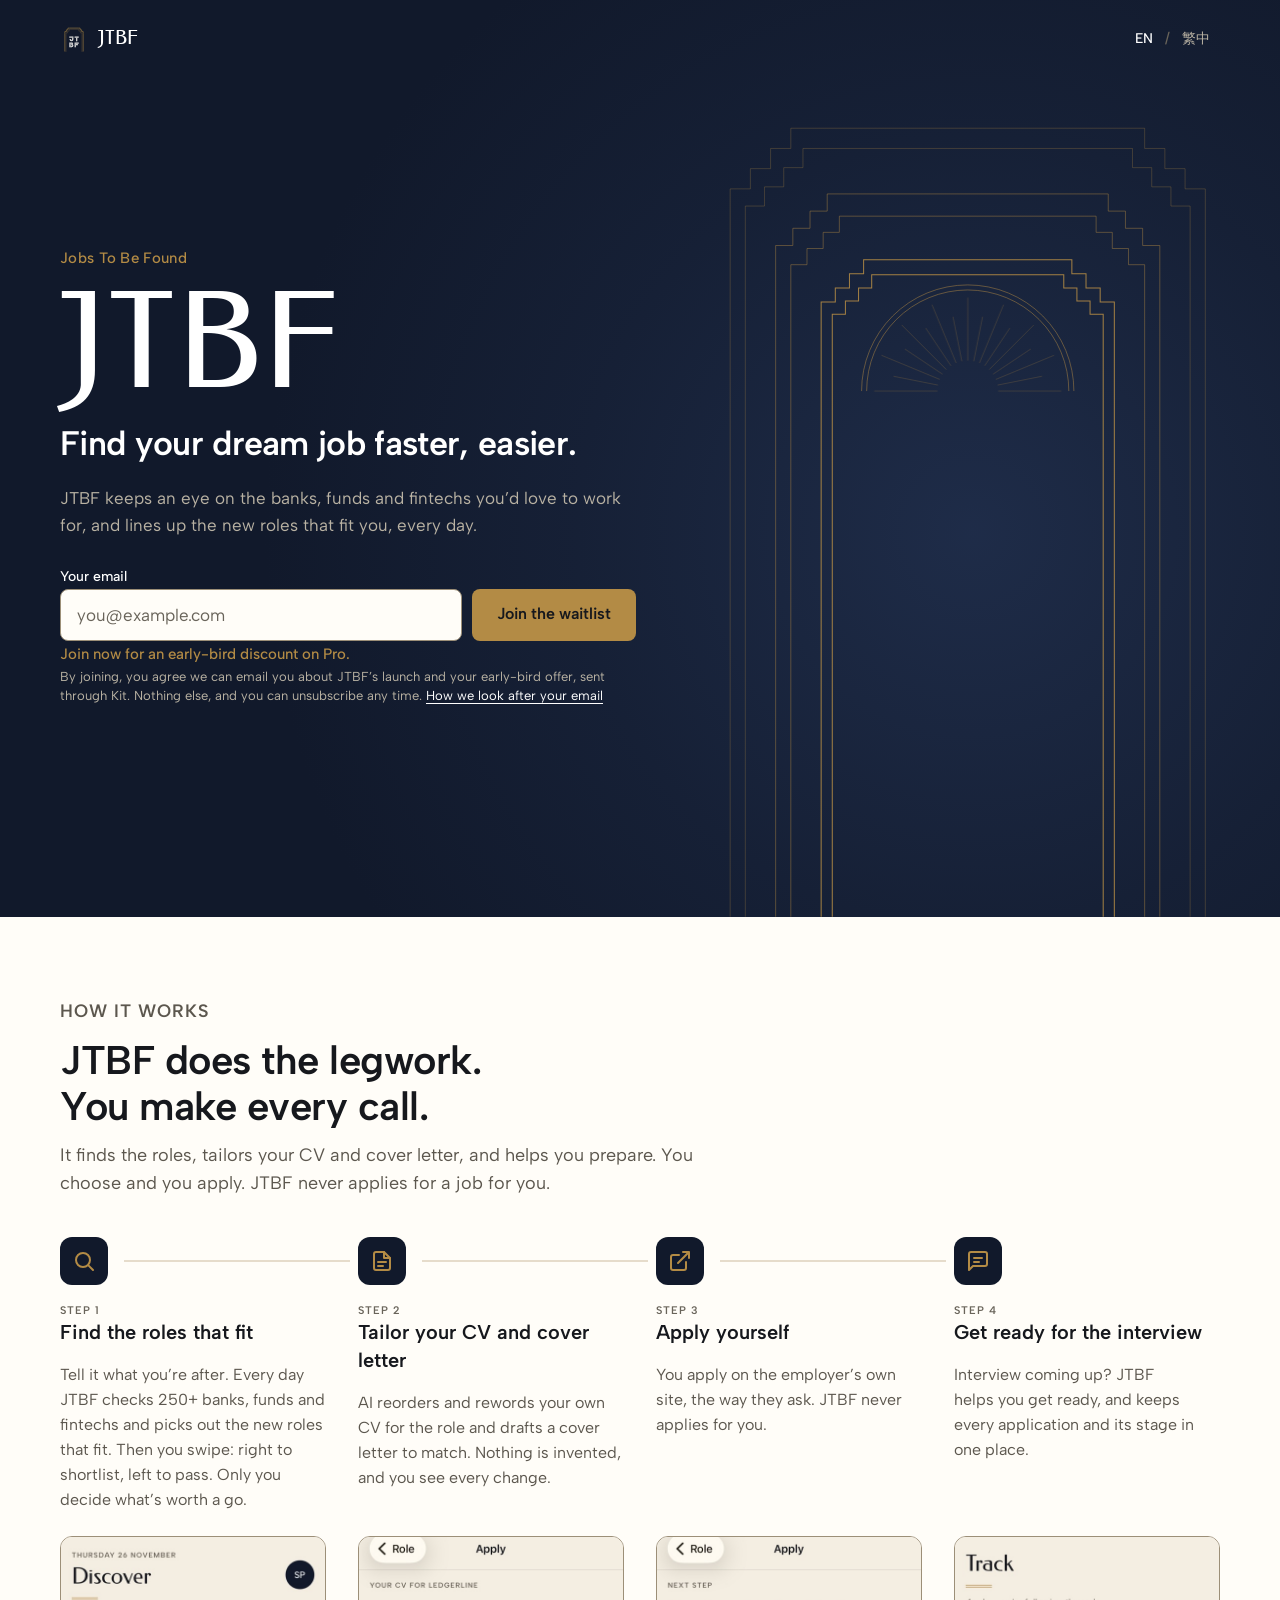
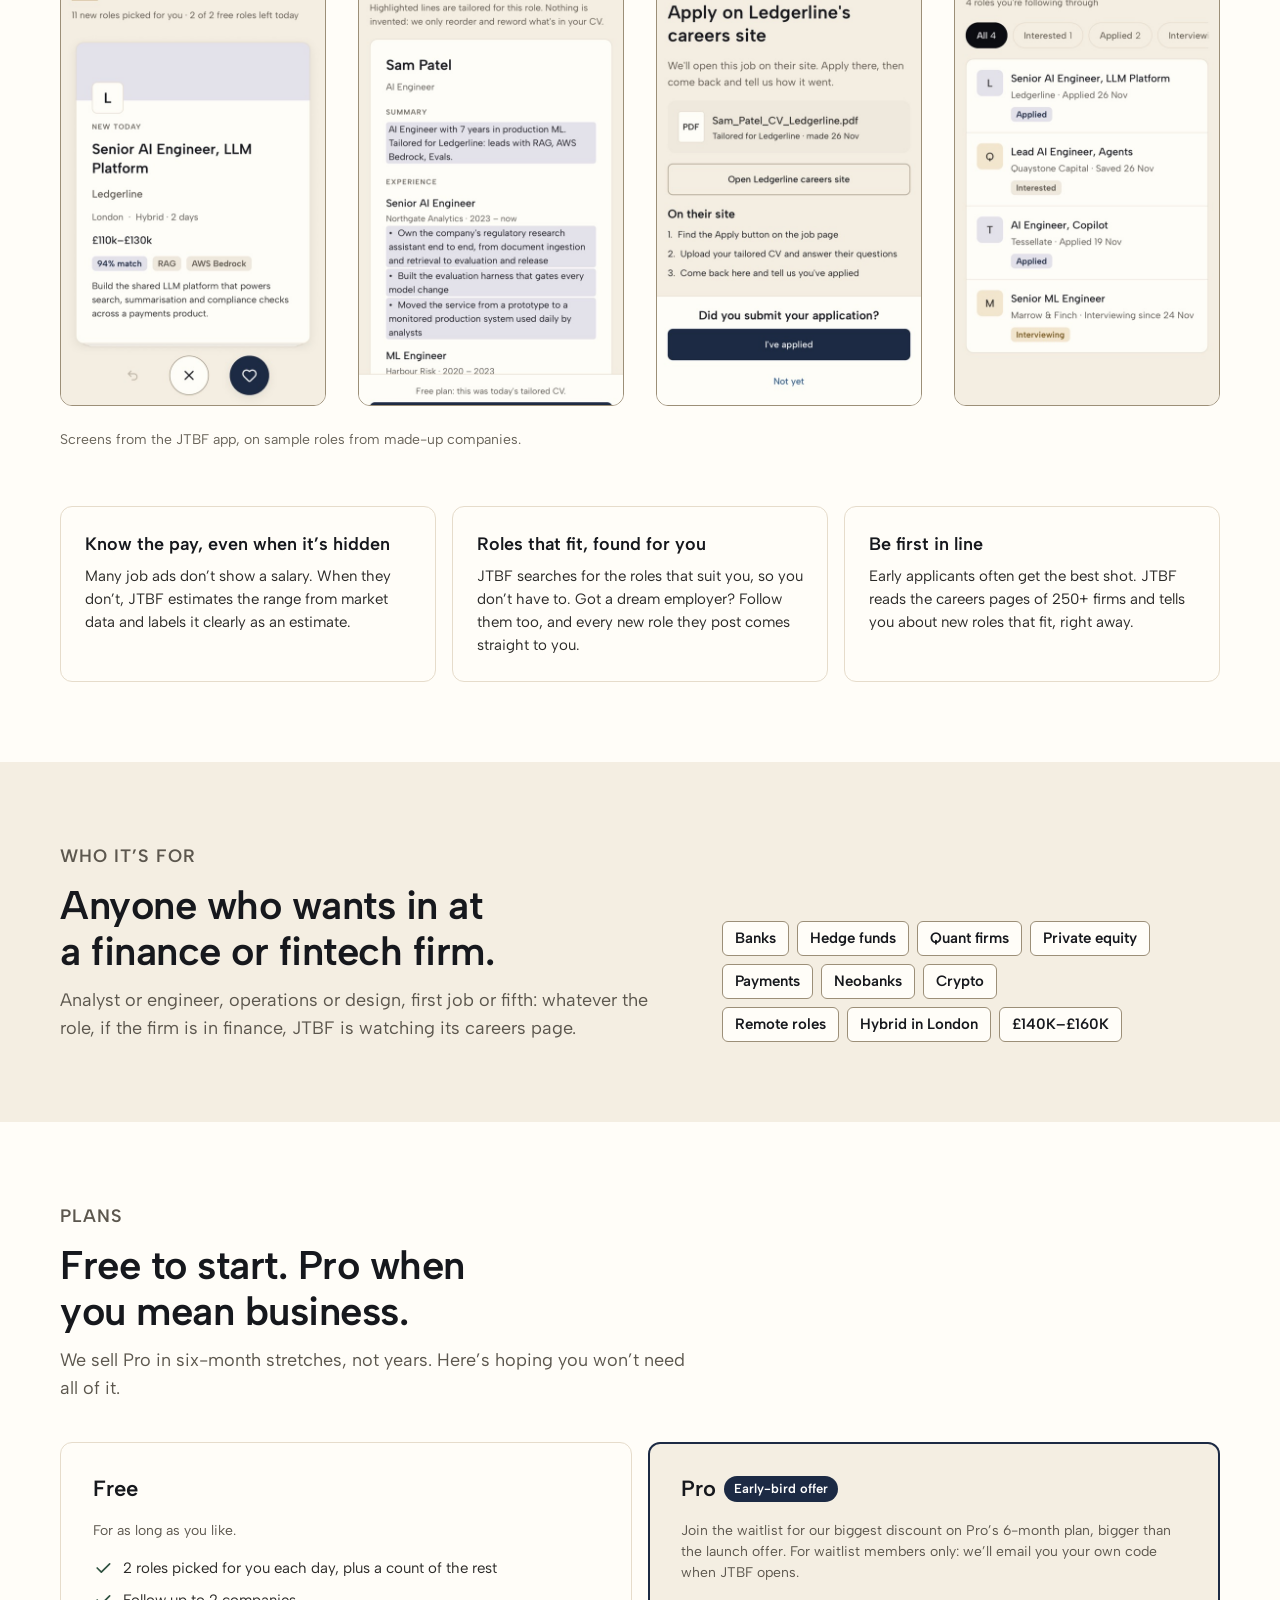
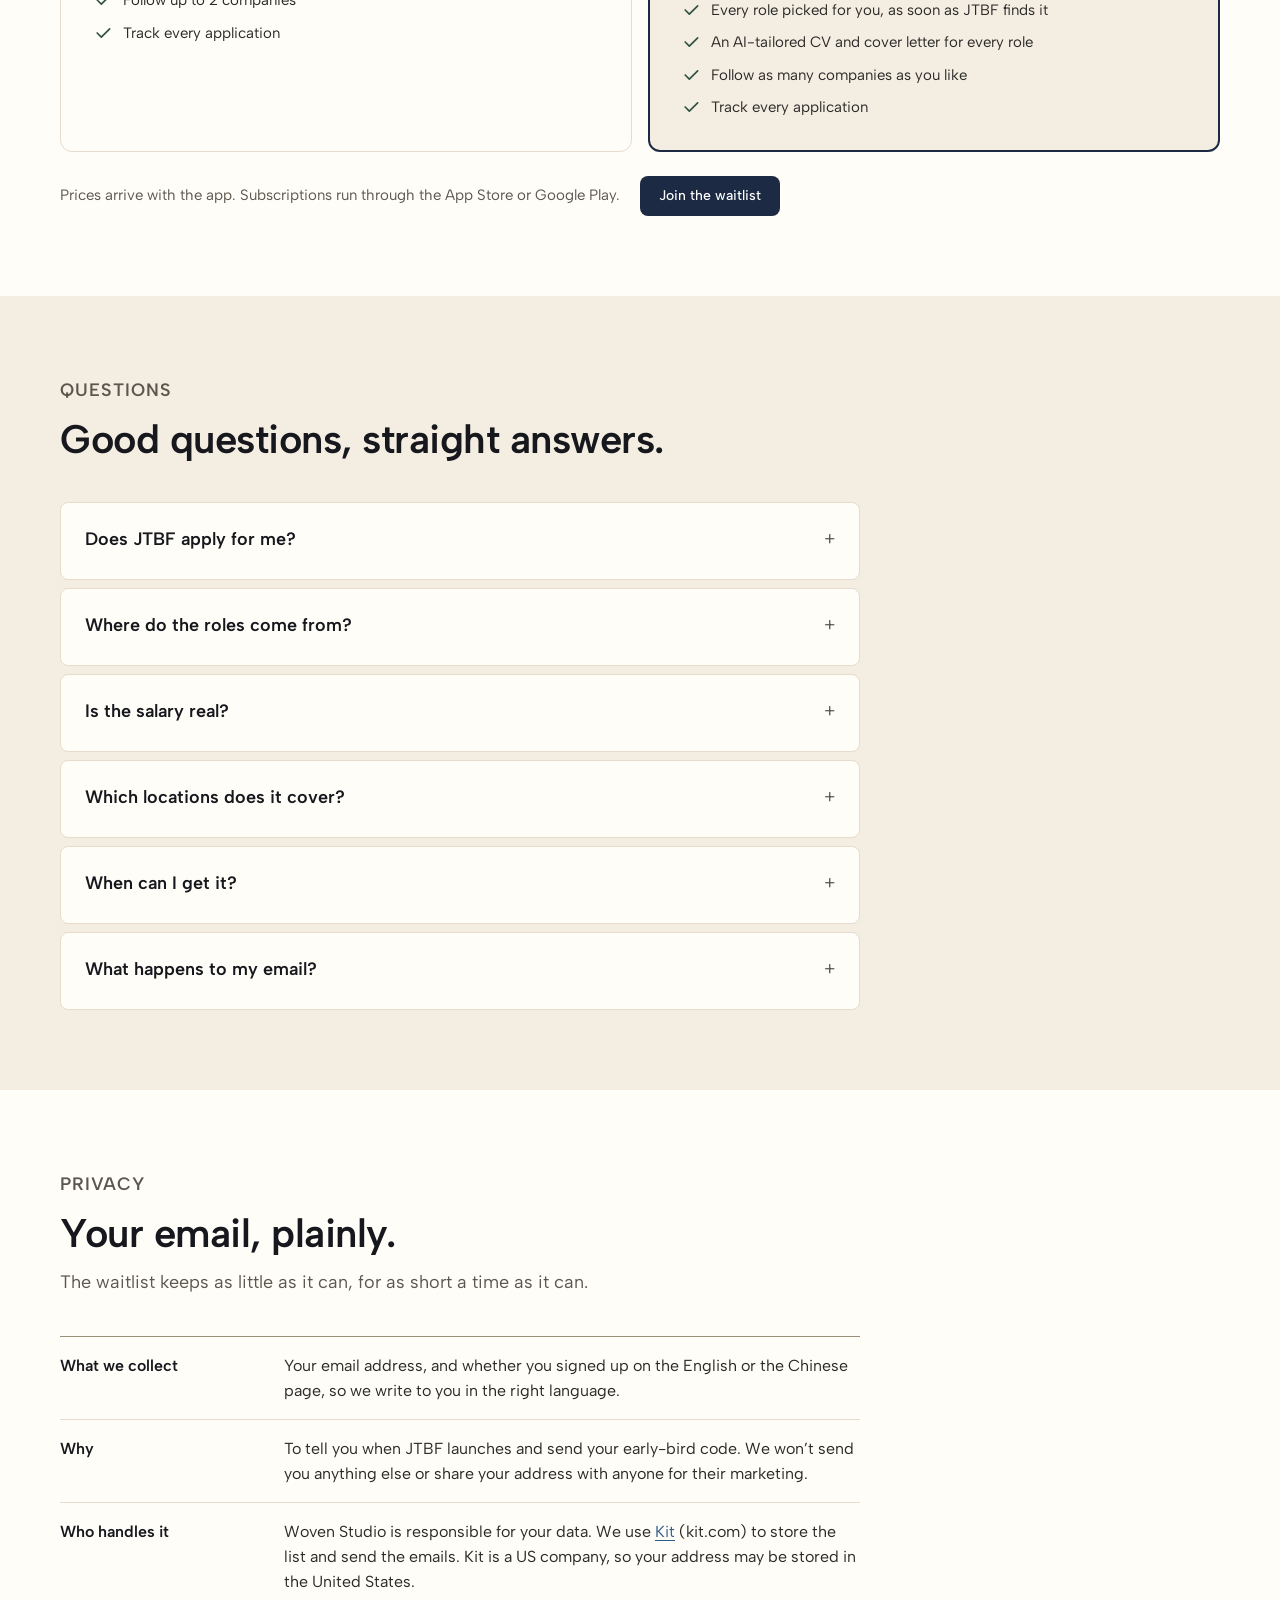
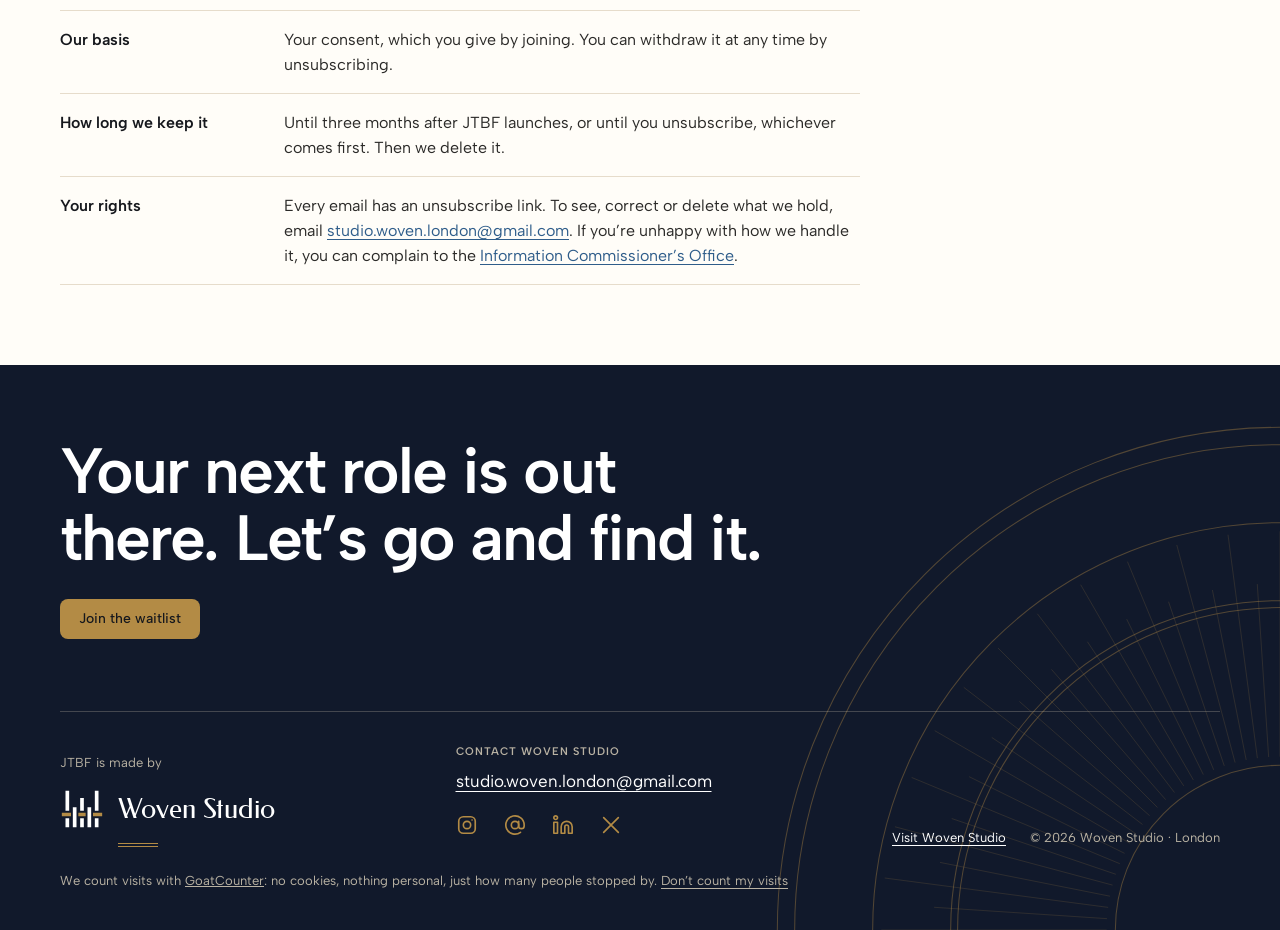
==== commit 7575af23: "JTBF page: Hybrid in London and £140K–£160K tags Co-Authored-By: Claude Opus 5.5 <noreply@anthropic." ====
--- a/jtbf/index.html
+++ b/jtbf/index.html
@@ -127,8 +127,10 @@
           <li class="n-tag">Neobanks</li>
           <li class="n-tag">Crypto</li>
         </ul>
-        <ul class="firms where" aria-label="Where the roles are">
+        <ul class="firms where" aria-label="Kinds of roles">
           <li class="n-tag n-tag-mist">Remote roles</li>
+          <li class="n-tag n-tag-mist">Hybrid in London</li>
+          <li class="n-tag n-tag-mist">£140K–£160K</li>
         </ul>
       </div>
     </div>
